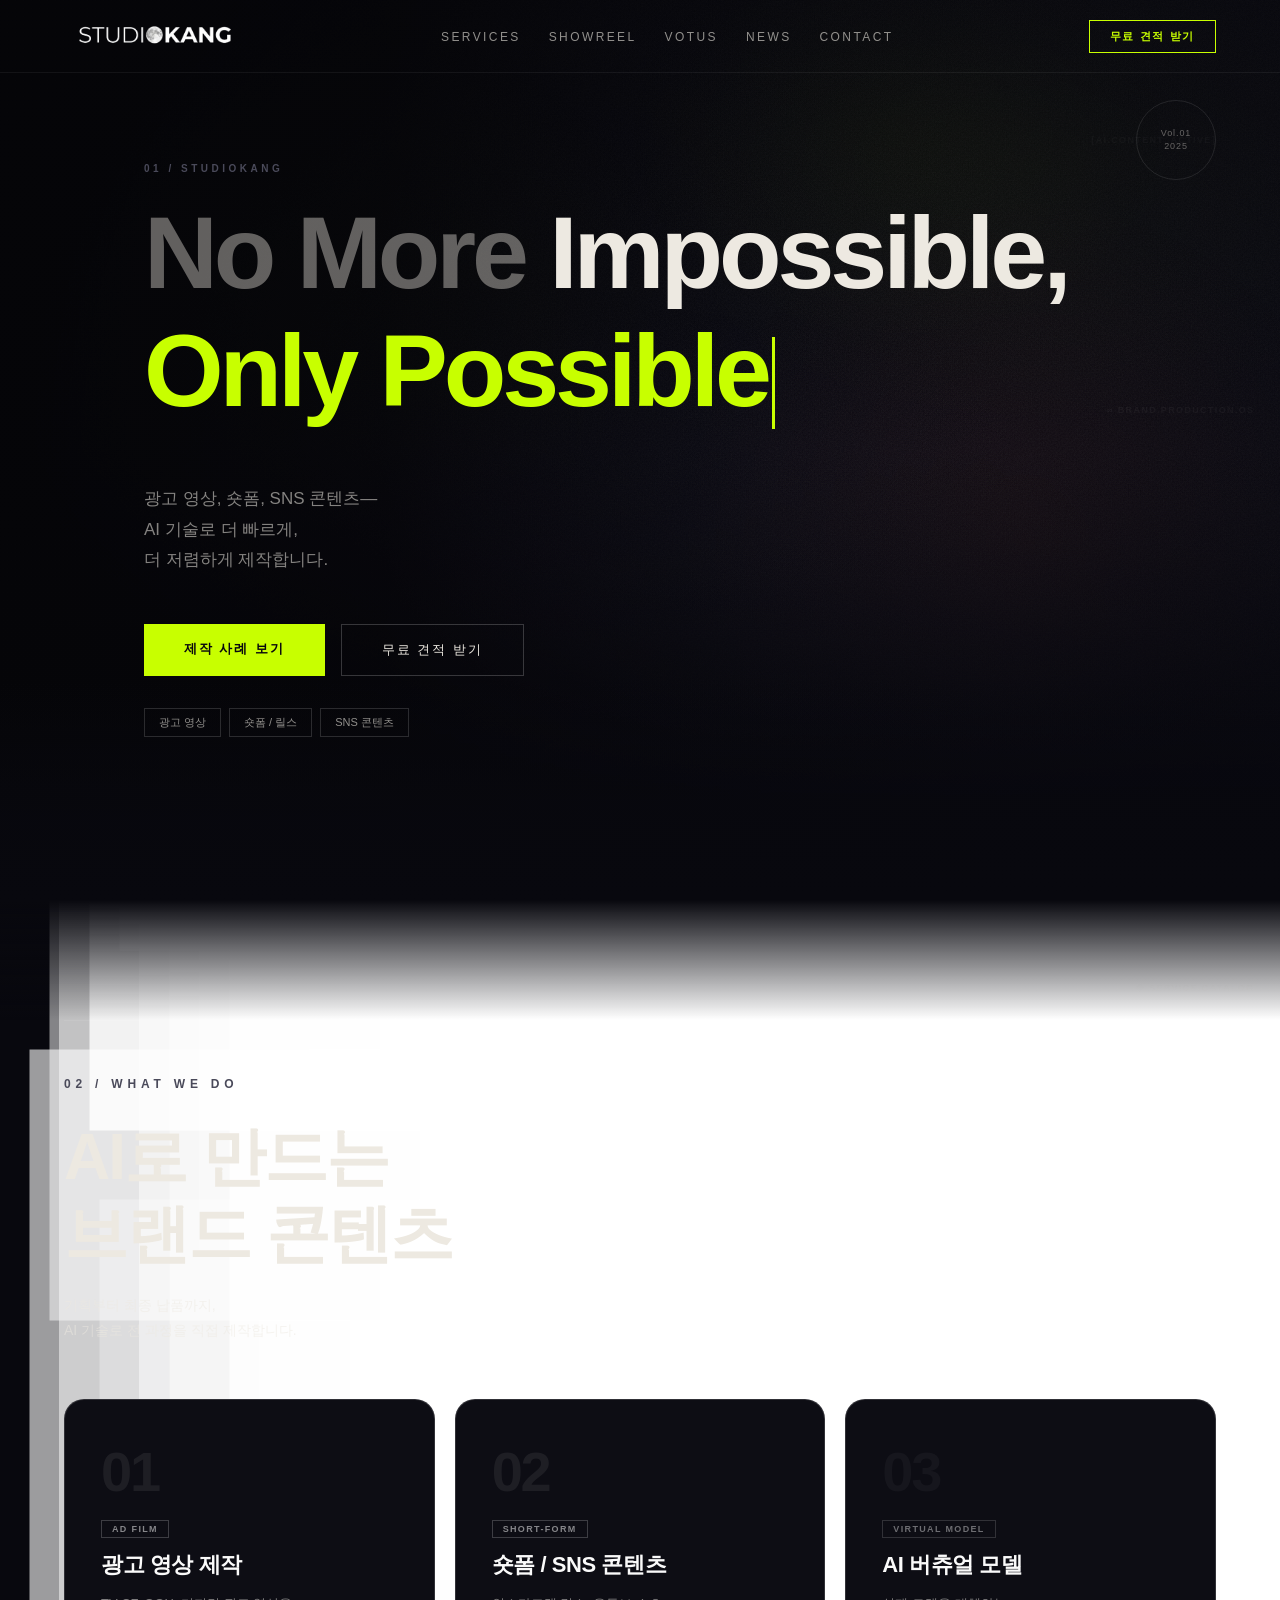
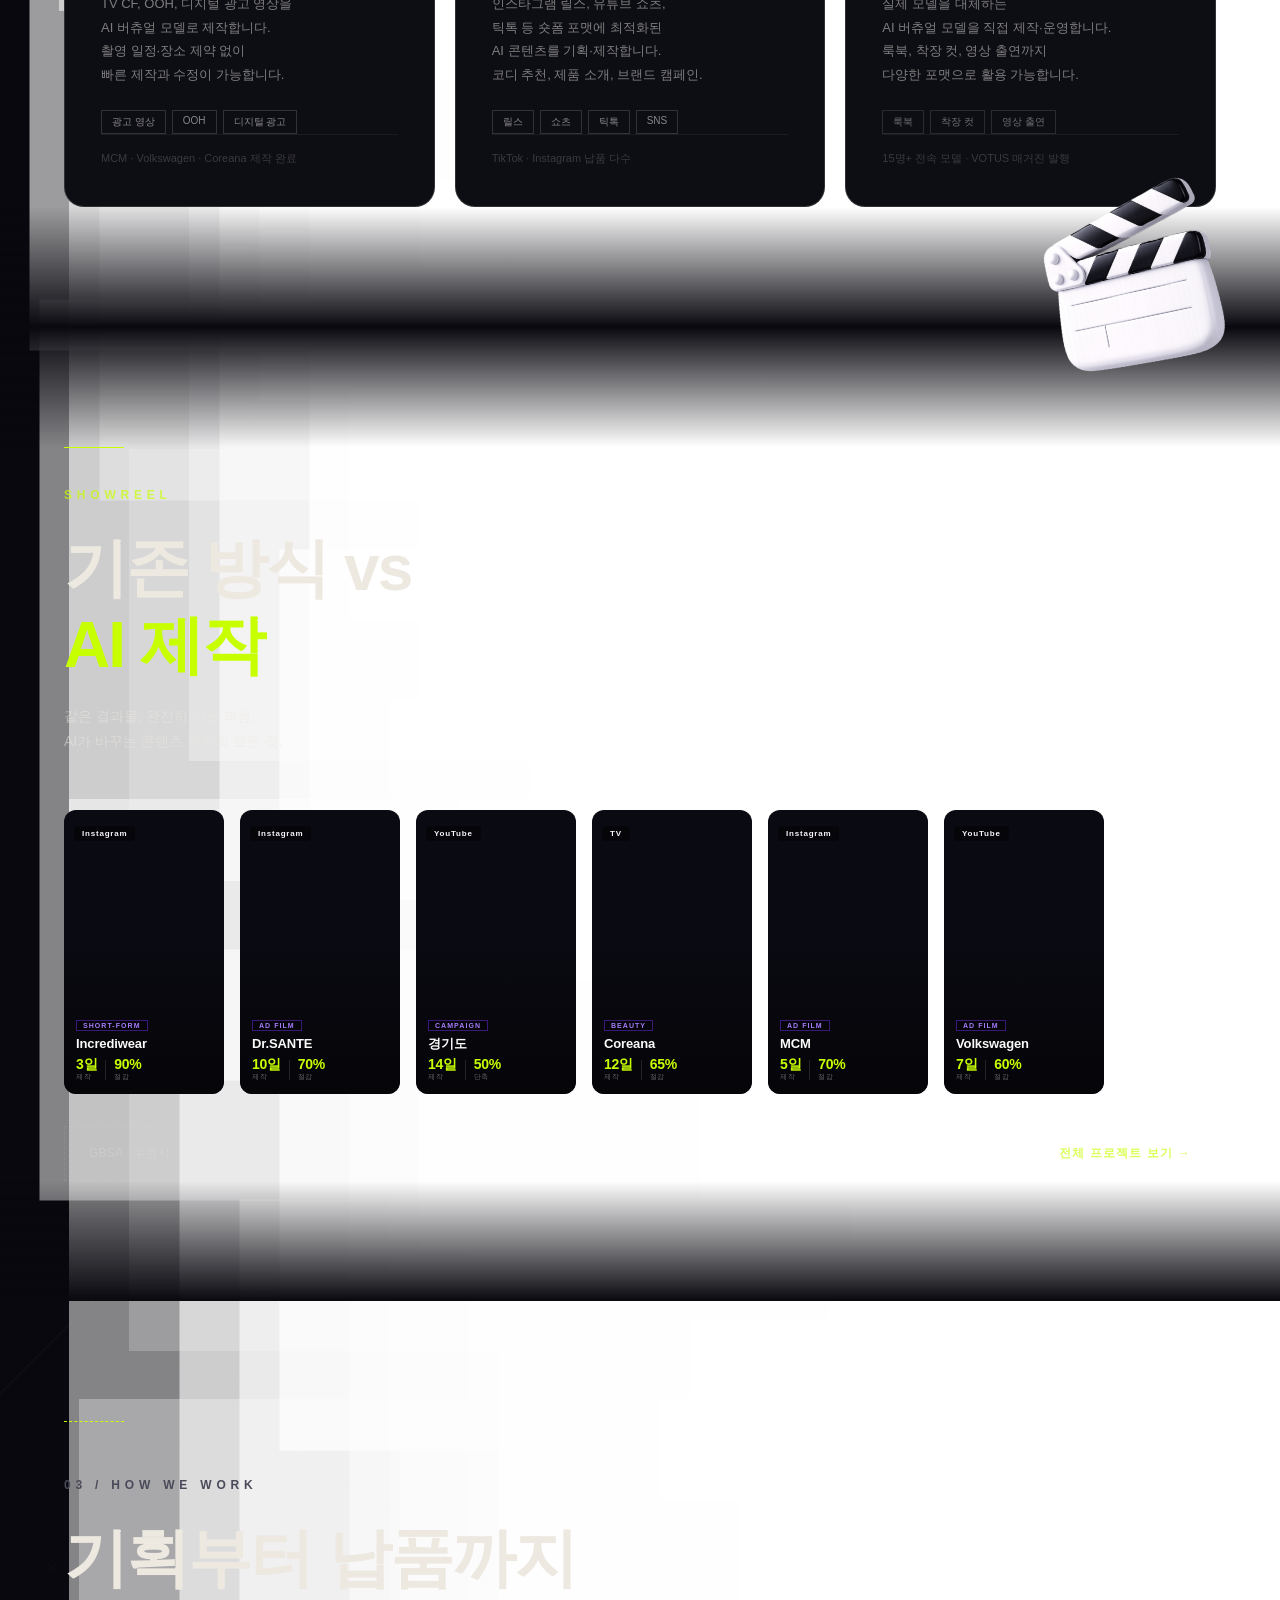
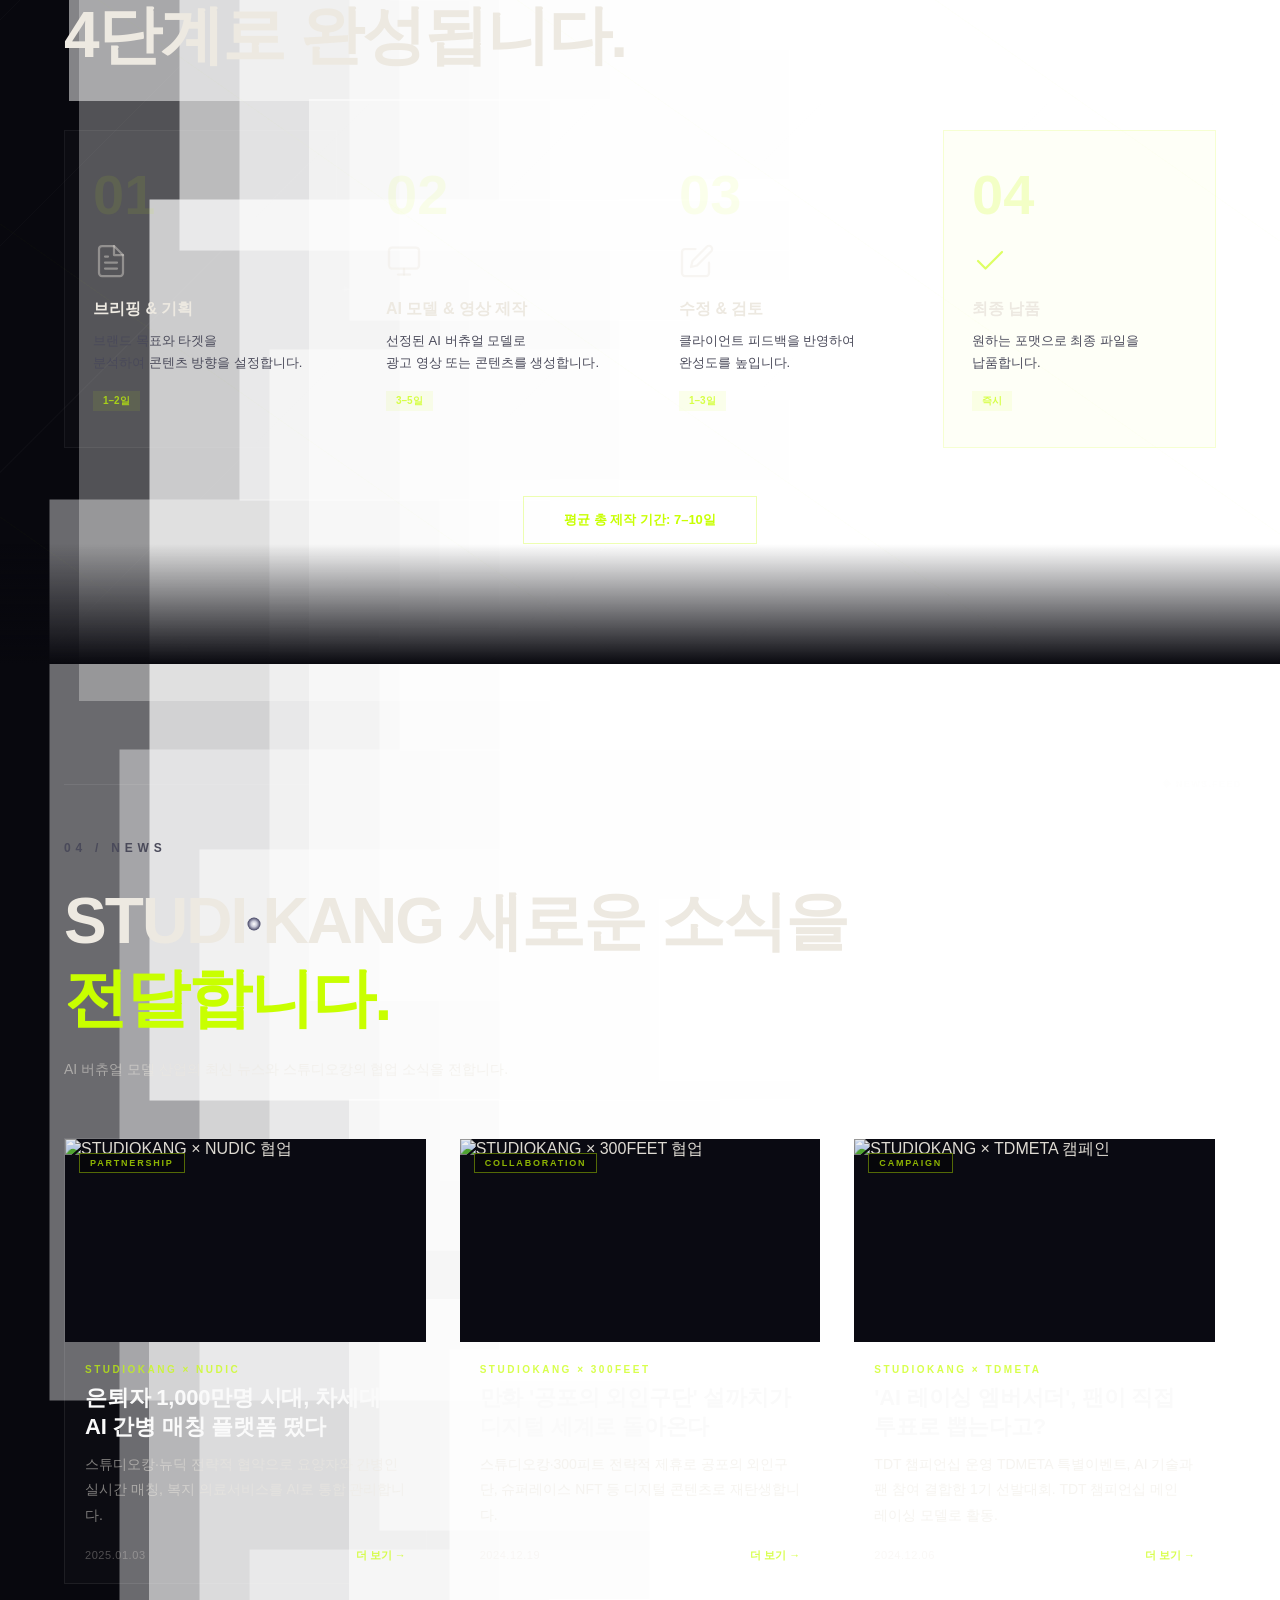
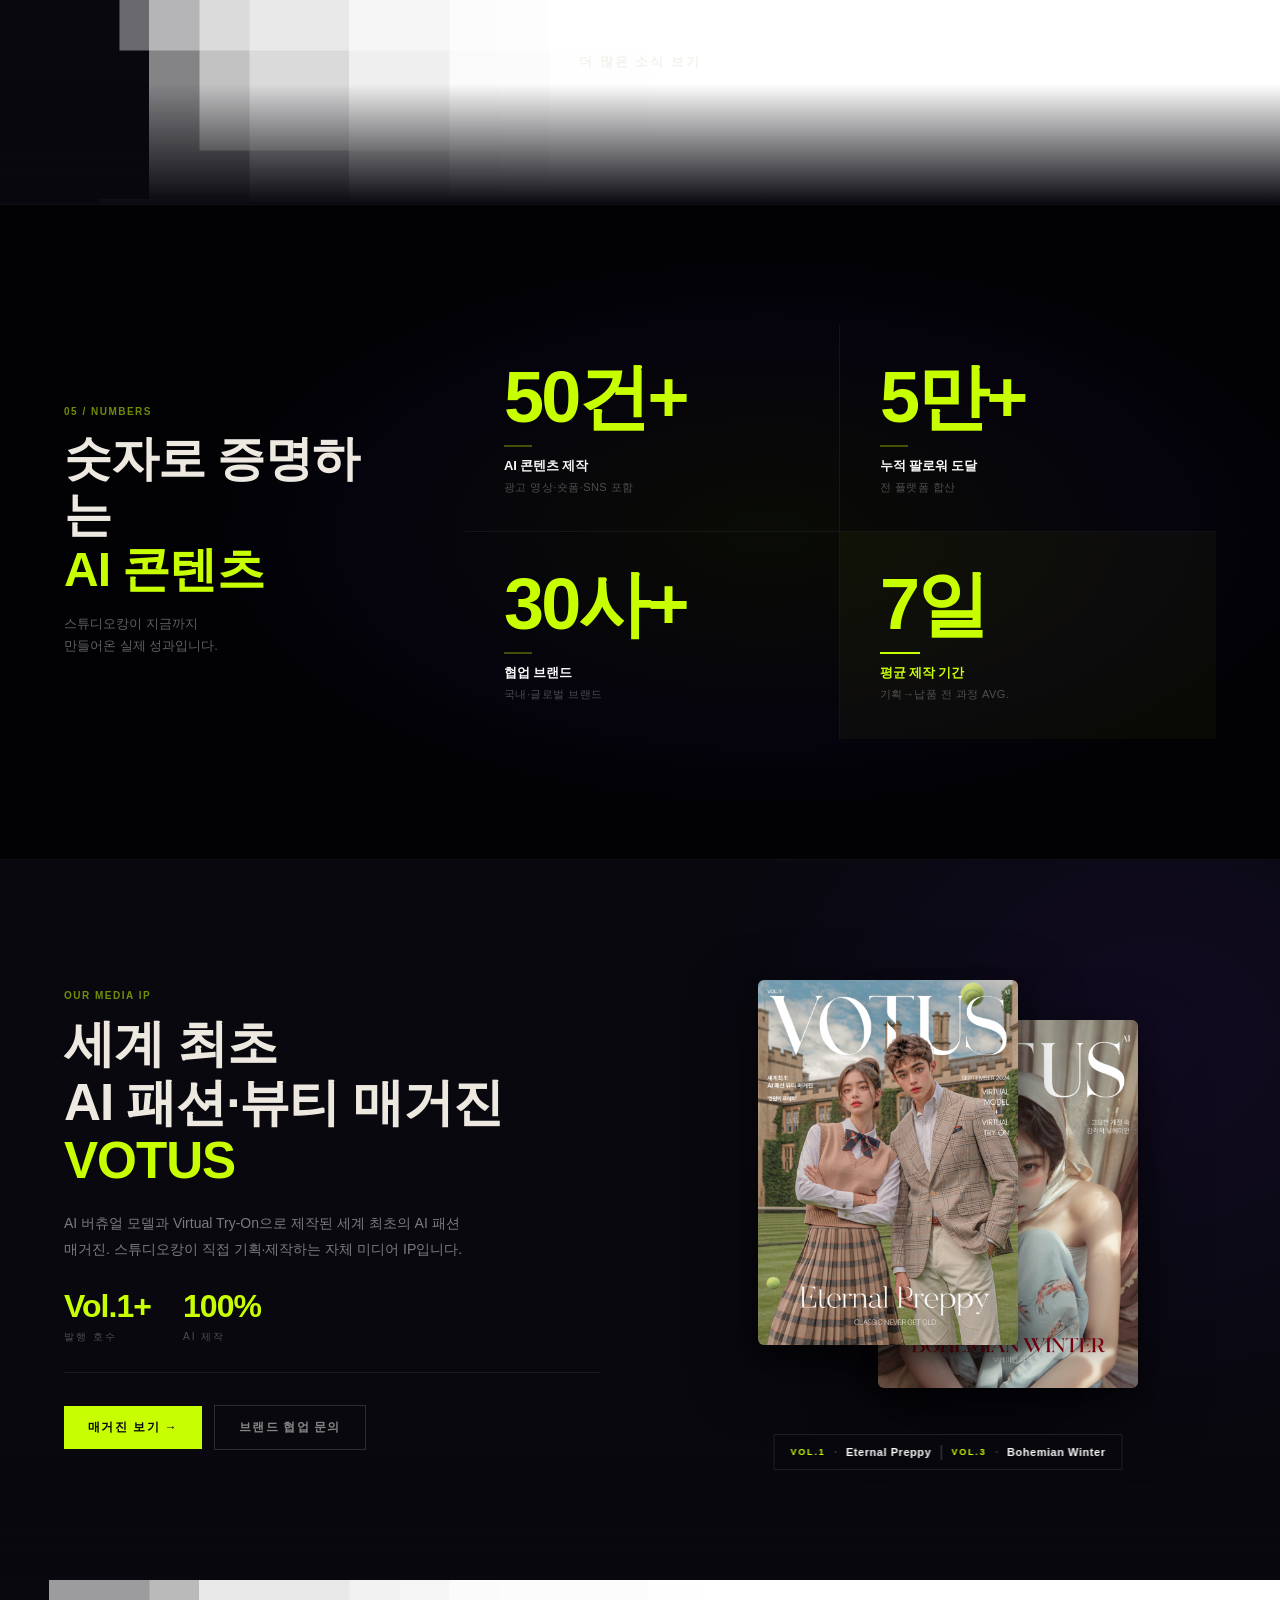
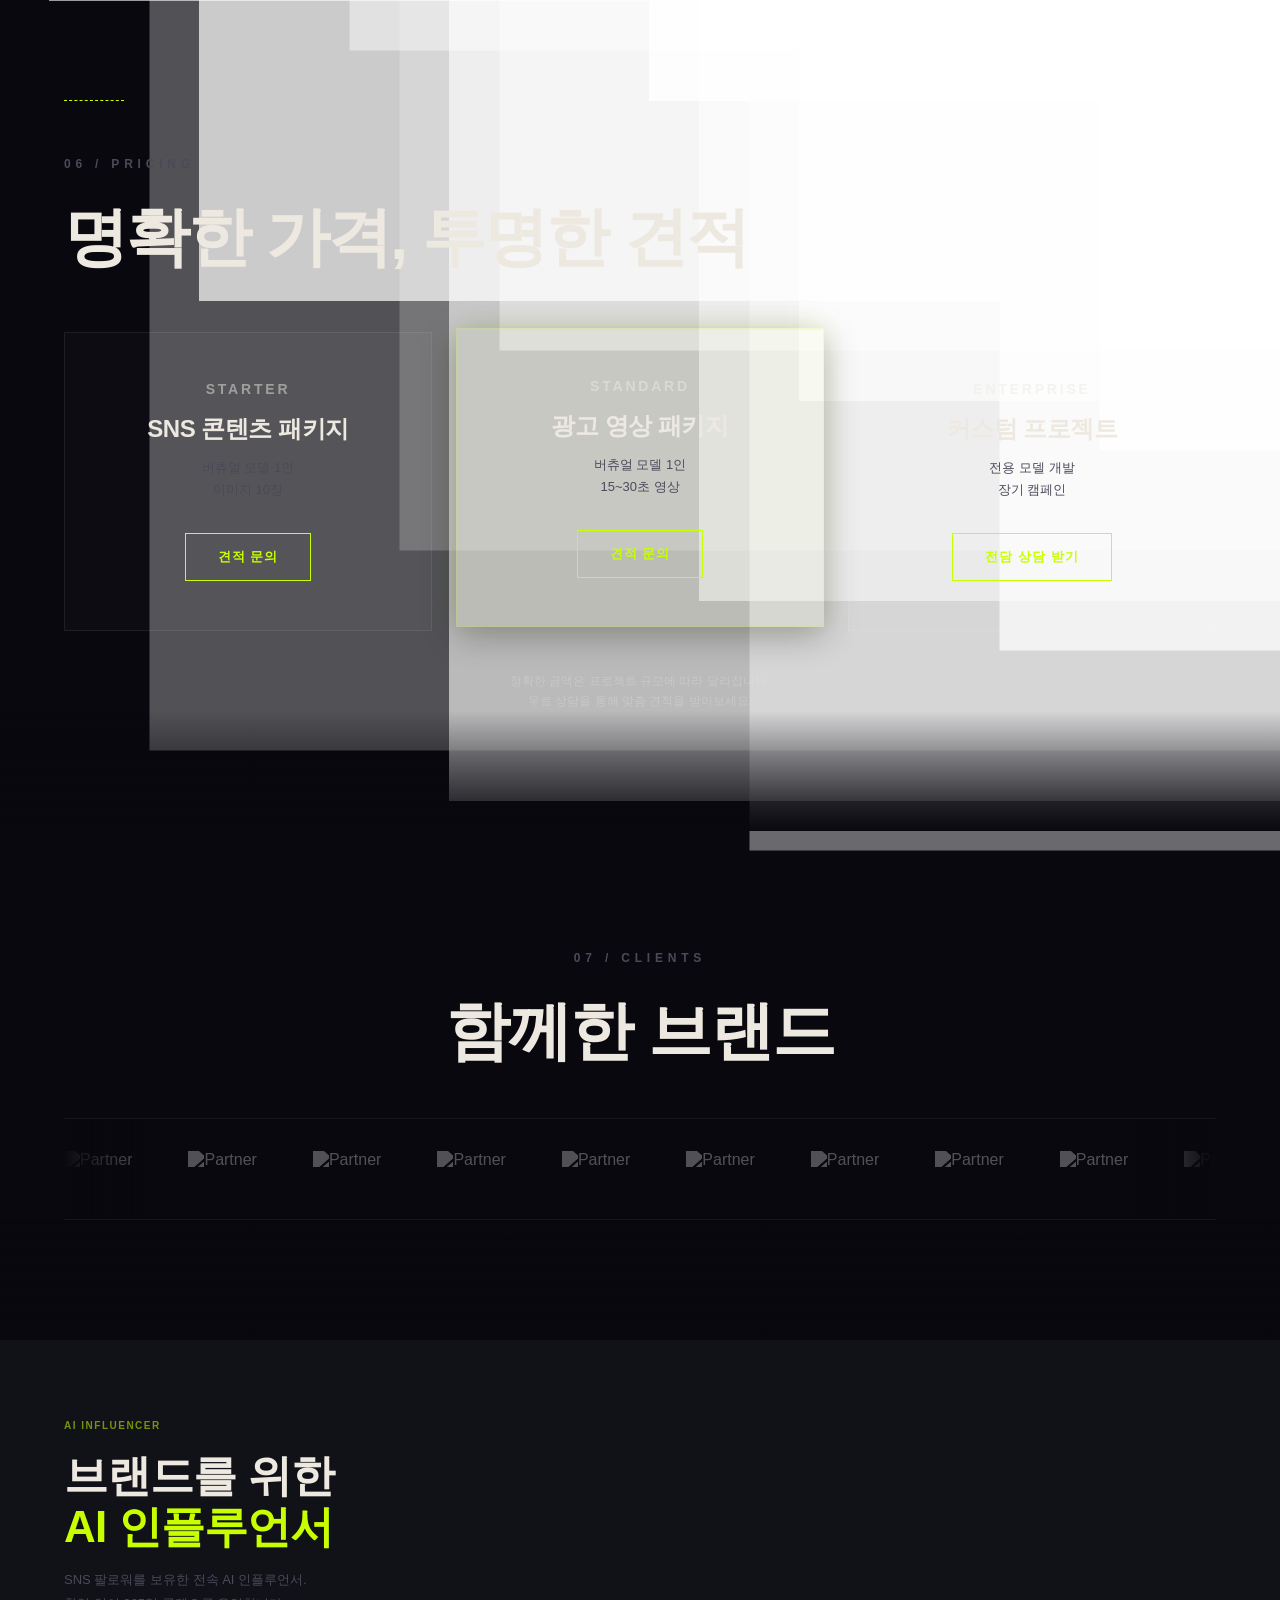
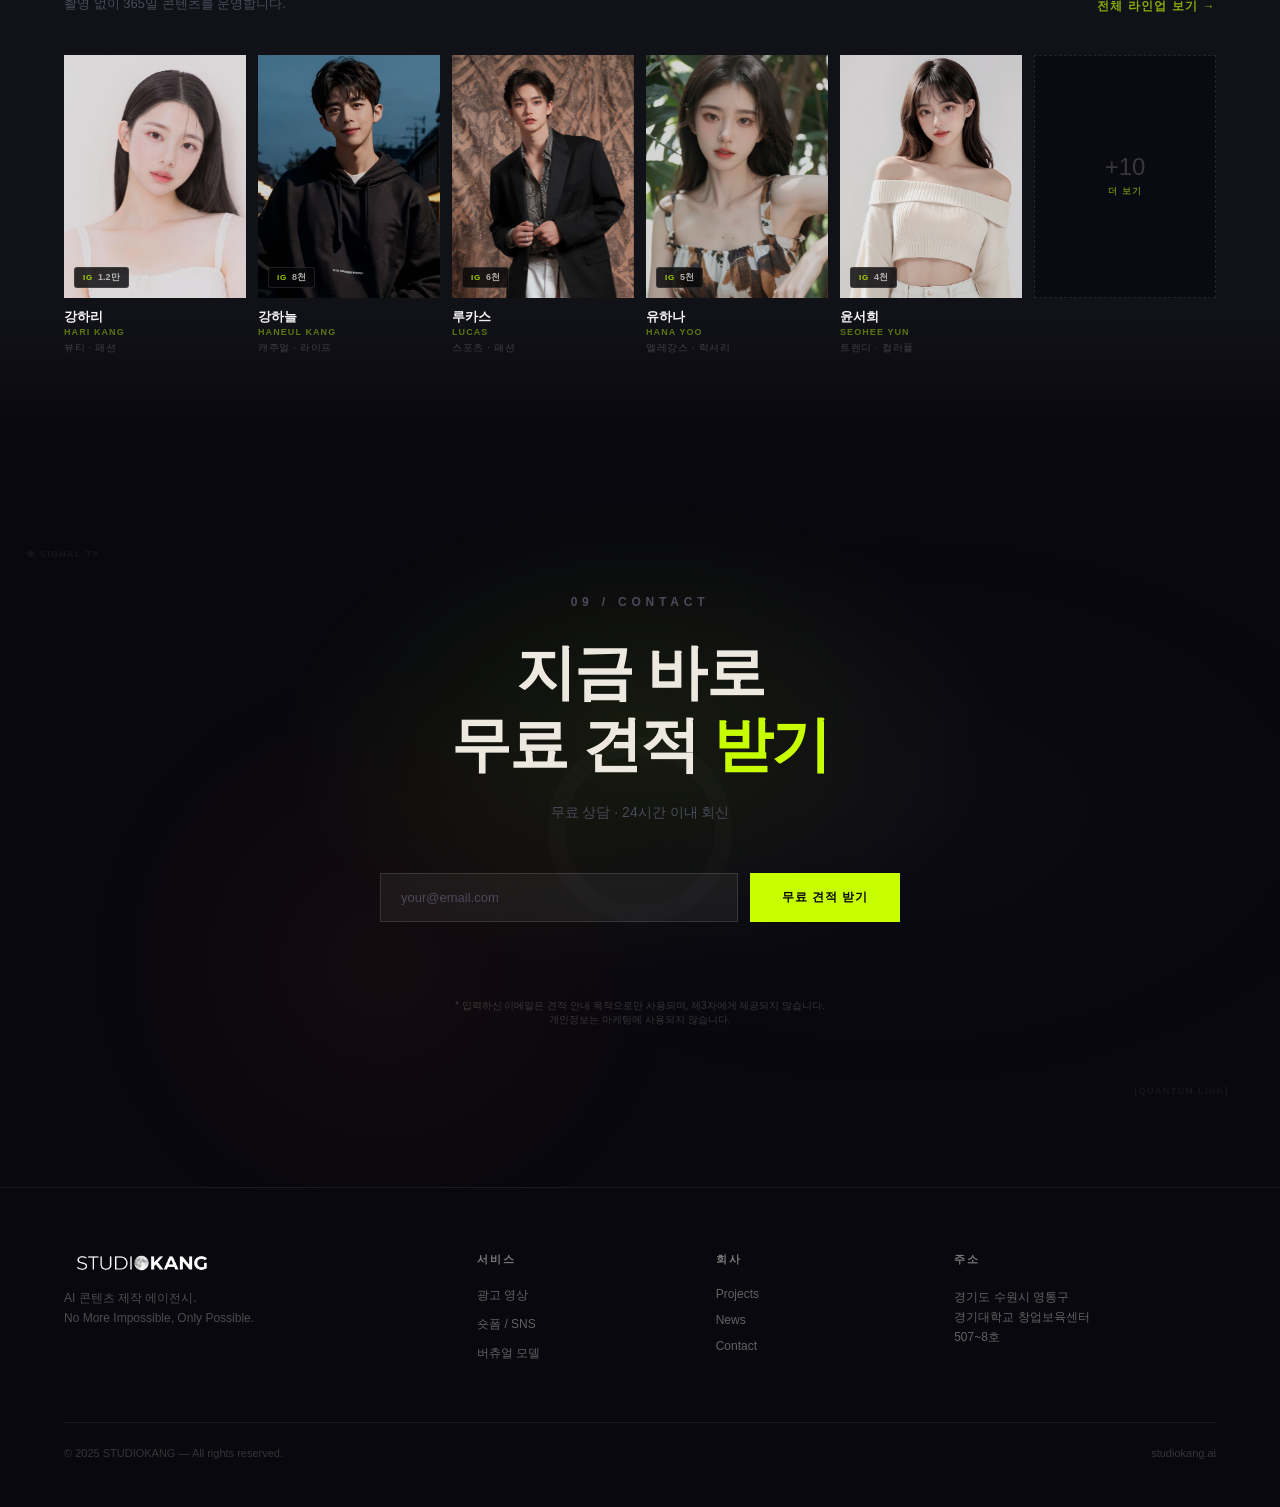
==== index.html @ 34618b27 "st-kang landing page 1차 초안 Made-with: Cursor" ====
<!DOCTYPE html>
<html lang="ko">
<head>
<meta charset="UTF-8">
<meta name="viewport" content="width=device-width, initial-scale=1.0">
<title>STUDIOKANG — AI 콘텐츠 제작 에이전시</title>
<meta name="description" content="광고 영상, 숏폼, SNS 콘텐츠를 AI 기술로 더 빠르게, 더 저렴하게 제작합니다. STUDIOKANG은 기획부터 납품까지 전 과정을 직접 제작하는 AI 콘텐츠 에이전시입니다.">
<link rel="stylesheet" href="https://cdn.jsdelivr.net/gh/orioncactus/pretendard@v1.3.9/dist/web/static/pretendard.min.css">
<link rel="stylesheet" href="css/style.css">
</head>
<body>

<div class="bg-texture"></div>
<div class="bg-stars" id="bgStars"></div>
<div class="bg-nebula"></div>
<div class="bg-noise"><svg width="100%" height="100%"><filter id="nf"><feTurbulence type="fractalNoise" baseFrequency=".65" numOctaves="3" stitchTiles="stitch"/><feColorMatrix type="saturate" values="0"/></filter><rect width="100%" height="100%" filter="url(#nf)"/></svg></div>
<div class="custom-cursor" id="customCursor"></div>

<!-- ════════════ NAV ════════════ -->
<nav class="nav" id="mainNav">
  <div class="nav-inner">
    <a href="/" class="nav-logo"><img src="assets/logo-studiokang.png" alt="STUDIOKANG"></a>
    <ul class="nav-links" id="navLinks">
      <li><a href="/#services">Services</a></li>
      <li><a href="projects.html">Showreel</a></li>
      <li><a href="/votus.html">VOTUS</a></li>
      <li><a href="/news">News</a></li>
      <li><a href="contact.html">Contact</a></li>
    </ul>
    <a href="contact.html" class="nav-cta">무료 견적 받기</a>
    <button class="nav-mobile" id="navToggle" aria-label="메뉴"><span></span><span></span><span></span></button>
  </div>
</nav>

<!-- ════════════ 01 HERO — Video Background ════════════ -->
<section class="hero" id="hero">
  <div class="hero-bg">
    <video autoplay muted loop playsinline>
      <source src="assets/A (1).mp4" type="video/mp4">
    </video>
  </div>

  <div class="hero-content">
    <div class="hero-inner">
      <p class="hero-label">01 / STUDIOKANG</p>
      <h1 class="hero-headline" id="heroHeadline">
        <span class="typed-line" id="typedLine1"></span>
        <span class="typed-line" id="typedLine2"></span>
        <span class="type-cursor" id="typeCursor"></span>
      </h1>
      <p class="hero-sub">
        광고 영상, 숏폼, SNS 콘텐츠—<br>
        AI 기술로 더 빠르게,<br>
        더 저렴하게 제작합니다.
      </p>
      <div class="hero-buttons">
        <a href="projects.html" class="btn-primary">제작 사례 보기</a>
        <a href="contact.html" class="btn-ghost">무료 견적 받기</a>
      </div>
      <div class="hero-tags">
        <span class="hero-tag">광고 영상</span>
        <span class="hero-tag">숏폼 / 릴스</span>
        <span class="hero-tag">SNS 콘텐츠</span>
      </div>
    </div>
  </div>

  <div class="hero-badge"><span>Vol.01<br>2025</span></div>

  <span class="glitch" style="top:15%;right:5%;">[AI.CONTENT_ACTIVE]</span>
  <span class="glitch" style="bottom:30%;left:3%;">◈ AI.RENDER.COMPLETE</span>
  <span class="glitch" style="top:45%;right:2%;">∞ BRAND.PRODUCTION.OS</span>
</section>

<!-- ════════════ 02 WHAT WE DO (SERVICES) ════════════ -->
<section class="services section-padding" id="services">
  <div class="container">
    <div class="divider" style="margin-bottom:56px;"></div>
    <p class="section-label reveal">02 / What We Do</p>
    <h2 class="section-heading reveal reveal-d1">AI로 만드는<br>브랜드 콘텐츠</h2>
    <p class="body-text reveal reveal-d2" style="max-width:520px;margin-bottom:8px;color:rgba(237,233,225,.5);font-size:14px;">기획부터 최종 납품까지,<br>AI 기술로 전 과정을 직접 제작합니다.</p>

    <div class="services-grid">
      <a href="/ad-film" class="service-card card-01 reveal" style="text-decoration:none;">
        <div class="service-number">01</div>
        <span class="service-badge">Ad Film</span>
        <h3 class="service-title">광고 영상 제작</h3>
        <p class="service-desc">TV CF, OOH, 디지털 광고 영상을<br>AI 버츄얼 모델로 제작합니다.<br>촬영 일정·장소 제약 없이<br>빠른 제작과 수정이 가능합니다.</p>
        <div class="service-tags">
          <span class="service-tag">광고 영상</span>
          <span class="service-tag">OOH</span>
          <span class="service-tag">디지털 광고</span>
        </div>
        <hr class="service-divider">
        <p class="service-record">MCM · Volkswagen · Coreana 제작 완료</p>
      </a>

      <a href="/short-form" class="service-card card-02 reveal reveal-d1" style="text-decoration:none;">
        <div class="service-number">02</div>
        <span class="service-badge">Short-form</span>
        <h3 class="service-title">숏폼 / SNS 콘텐츠</h3>
        <p class="service-desc">인스타그램 릴스, 유튜브 쇼츠,<br>틱톡 등 숏폼 포맷에 최적화된<br>AI 콘텐츠를 기획·제작합니다.<br>코디 추천, 제품 소개, 브랜드 캠페인.</p>
        <div class="service-tags">
          <span class="service-tag">릴스</span>
          <span class="service-tag">쇼츠</span>
          <span class="service-tag">틱톡</span>
          <span class="service-tag">SNS</span>
        </div>
        <hr class="service-divider">
        <p class="service-record">TikTok · Instagram 납품 다수</p>
      </a>

      <a href="/virtual-model" class="service-card card-03 reveal reveal-d2" style="text-decoration:none;">
        <div class="service-number">03</div>
        <span class="service-badge">Virtual Model</span>
        <h3 class="service-title">AI 버츄얼 모델</h3>
        <p class="service-desc">실제 모델을 대체하는<br>AI 버츄얼 모델을 직접 제작·운영합니다.<br>룩북, 착장 컷, 영상 출연까지<br>다양한 포맷으로 활용 가능합니다.</p>
        <div class="service-tags">
          <span class="service-tag">룩북</span>
          <span class="service-tag">착장 컷</span>
          <span class="service-tag">영상 출연</span>
        </div>
        <hr class="service-divider">
        <p class="service-record">15명+ 전속 모델 · VOTUS 매거진 발행</p>
      </a>
    </div>
  </div>
  <img src="assets/3D_1.png" class="deco-single" alt="" aria-hidden="true">
  <span class="glitch" style="top:8%;right:2%;">◈ SERVICE.CATALOG</span>
</section>

<!-- ════════════ 03 CASE STUDIES — 9:16 Short-form Cards ════════════ -->
<section class="case-section section-padding" id="showreel">
  <div class="container">
    <div class="divider--lime" style="margin-bottom:40px;"></div>
    <p class="section-label reveal" style="color:rgba(200,255,0,.7);">Showreel</p>
    <h2 class="section-heading reveal reveal-d1">기존 방식 vs<br><span style="color:var(--color-accent-lime);">AI 제작</span></h2>
    <p class="body-text reveal reveal-d2" style="max-width:480px;margin-bottom:8px;color:rgba(237,233,225,.5);font-size:14px;">같은 결과물, 완전히 다른 과정.<br>AI가 바꾸는 콘텐츠 제작의 모든 것.</p>

    <div class="cases-strip reveal reveal-d3">

      <div class="case-card" data-video-src="assets/A (5).mp4">
        <div class="case-thumb">
          <video muted loop playsinline autoplay><source src="assets/A (5).mp4" type="video/mp4"></video>
          <div class="case-top">
            <span class="platform-label">Instagram</span>
            <button class="case-play-btn">
              <svg viewBox="0 0 24 24" width="10" height="10" fill="#fff"><polygon points="8,5 20,12 8,19"/></svg>
            </button>
          </div>
          <div class="case-bottom">
            <span class="case-badge">SHORT-FORM</span>
            <div class="case-name">Incrediwear</div>
            <div class="case-metrics-row">
              <div>
                <div class="cm-val">3일</div>
                <div class="cm-lbl">제작</div>
              </div>
              <div class="cm-divider"></div>
              <div>
                <div class="cm-val">90%</div>
                <div class="cm-lbl">절감</div>
              </div>
            </div>
          </div>
        </div>
      </div>

      <div class="case-card" data-video-src="assets/A (6).mp4">
        <div class="case-thumb">
          <video muted loop playsinline autoplay><source src="assets/A (6).mp4" type="video/mp4"></video>
          <div class="case-top">
            <span class="platform-label">Instagram</span>
            <button class="case-play-btn">
              <svg viewBox="0 0 24 24" width="10" height="10" fill="#fff"><polygon points="8,5 20,12 8,19"/></svg>
            </button>
          </div>
          <div class="case-bottom">
            <span class="case-badge">AD FILM</span>
            <div class="case-name">Dr.SANTE</div>
            <div class="case-metrics-row">
              <div>
                <div class="cm-val">10일</div>
                <div class="cm-lbl">제작</div>
              </div>
              <div class="cm-divider"></div>
              <div>
                <div class="cm-val">70%</div>
                <div class="cm-lbl">절감</div>
              </div>
            </div>
          </div>
        </div>
      </div>

      <div class="case-card" data-video-src="assets/A (7).mp4">
        <div class="case-thumb">
          <video muted loop playsinline autoplay><source src="assets/A (7).mp4" type="video/mp4"></video>
          <div class="case-top">
            <span class="platform-label">YouTube</span>
            <button class="case-play-btn">
              <svg viewBox="0 0 24 24" width="10" height="10" fill="#fff"><polygon points="8,5 20,12 8,19"/></svg>
            </button>
          </div>
          <div class="case-bottom">
            <span class="case-badge">CAMPAIGN</span>
            <div class="case-name">경기도</div>
            <div class="case-metrics-row">
              <div>
                <div class="cm-val">14일</div>
                <div class="cm-lbl">제작</div>
              </div>
              <div class="cm-divider"></div>
              <div>
                <div class="cm-val">50%</div>
                <div class="cm-lbl">단축</div>
              </div>
            </div>
          </div>
        </div>
      </div>

      <div class="case-card" data-video-src="assets/A (8).mp4">
        <div class="case-thumb">
          <video muted loop playsinline autoplay><source src="assets/A (8).mp4" type="video/mp4"></video>
          <div class="case-top">
            <span class="platform-label">TV</span>
            <button class="case-play-btn">
              <svg viewBox="0 0 24 24" width="10" height="10" fill="#fff"><polygon points="8,5 20,12 8,19"/></svg>
            </button>
          </div>
          <div class="case-bottom">
            <span class="case-badge">BEAUTY</span>
            <div class="case-name">Coreana</div>
            <div class="case-metrics-row">
              <div>
                <div class="cm-val">12일</div>
                <div class="cm-lbl">제작</div>
              </div>
              <div class="cm-divider"></div>
              <div>
                <div class="cm-val">65%</div>
                <div class="cm-lbl">절감</div>
              </div>
            </div>
          </div>
        </div>
      </div>

      <div class="case-card" data-video-src="assets/A (9).mp4">
        <div class="case-thumb">
          <video muted loop playsinline autoplay><source src="assets/A (9).mp4" type="video/mp4"></video>
          <div class="case-top">
            <span class="platform-label">Instagram</span>
            <button class="case-play-btn">
              <svg viewBox="0 0 24 24" width="10" height="10" fill="#fff"><polygon points="8,5 20,12 8,19"/></svg>
            </button>
          </div>
          <div class="case-bottom">
            <span class="case-badge">AD FILM</span>
            <div class="case-name">MCM</div>
            <div class="case-metrics-row">
              <div>
                <div class="cm-val">5일</div>
                <div class="cm-lbl">제작</div>
              </div>
              <div class="cm-divider"></div>
              <div>
                <div class="cm-val">70%</div>
                <div class="cm-lbl">절감</div>
              </div>
            </div>
          </div>
        </div>
      </div>

      <div class="case-card" data-video-src="assets/A (4).mp4">
        <div class="case-thumb">
          <video muted loop playsinline autoplay><source src="assets/A (4).mp4" type="video/mp4"></video>
          <div class="case-top">
            <span class="platform-label">YouTube</span>
            <button class="case-play-btn">
              <svg viewBox="0 0 24 24" width="10" height="10" fill="#fff"><polygon points="8,5 20,12 8,19"/></svg>
            </button>
          </div>
          <div class="case-bottom">
            <span class="case-badge">AD FILM</span>
            <div class="case-name">Volkswagen</div>
            <div class="case-metrics-row">
              <div>
                <div class="cm-val">7일</div>
                <div class="cm-lbl">제작</div>
              </div>
              <div class="cm-divider"></div>
              <div>
                <div class="cm-val">60%</div>
                <div class="cm-lbl">절감</div>
              </div>
            </div>
          </div>
        </div>
      </div>

    </div>

    <a href="projects.html" class="cases-more-link reveal reveal-d4">
        <span class="more-list">GBSA · 수원시 · TikTok · 3건+</span>
      <span class="more-cta">전체 프로젝트 보기 →</span>
    </a>
  </div>
</section>

<!-- ════════════ 04 HOW WE WORK (PROCESS) ════════════ -->
<section class="process section-padding marble-vein" id="process">
  <div class="container">
    <div class="divider--dashed" style="margin-bottom:56px;"></div>
    <p class="section-label reveal">03 / How We Work</p>
    <h2 class="section-heading reveal reveal-d1">기획부터 납품까지<br>4단계로 완성됩니다.</h2>

    <div class="process-steps">
      <div class="process-step reveal">
        <div class="process-step-number">01</div>
        <svg class="process-step-icon" viewBox="0 0 24 24" fill="none" stroke="currentColor" stroke-width="1.5" stroke-linecap="round" stroke-linejoin="round">
          <path d="M14 2H6a2 2 0 0 0-2 2v16a2 2 0 0 0 2 2h12a2 2 0 0 0 2-2V8z"/>
          <polyline points="14 2 14 8 20 8"/>
          <line x1="16" y1="13" x2="8" y2="13"/>
          <line x1="16" y1="17" x2="8" y2="17"/>
          <polyline points="10 9 9 9 8 9"/>
        </svg>
        <h3 class="process-step-title">브리핑 & 기획</h3>
        <p class="process-step-desc">브랜드 목표와 타겟을<br>분석하여 콘텐츠 방향을 설정합니다.</p>
        <span class="process-pill">1–2일</span>
        <div class="process-arrow"></div>
      </div>

      <div class="process-step reveal reveal-d1">
        <div class="process-step-number">02</div>
        <svg class="process-step-icon" viewBox="0 0 24 24" fill="none" stroke="currentColor" stroke-width="1.5" stroke-linecap="round" stroke-linejoin="round">
          <rect x="2" y="3" width="20" height="14" rx="2" ry="2"/>
          <line x1="8" y1="21" x2="16" y2="21"/>
          <line x1="12" y1="17" x2="12" y2="21"/>
        </svg>
        <h3 class="process-step-title">AI 모델 & 영상 제작</h3>
        <p class="process-step-desc">선정된 AI 버츄얼 모델로<br>광고 영상 또는 콘텐츠를 생성합니다.</p>
        <span class="process-pill">3–5일</span>
        <div class="process-arrow"></div>
      </div>

      <div class="process-step reveal reveal-d2">
        <div class="process-step-number">03</div>
        <svg class="process-step-icon" viewBox="0 0 24 24" fill="none" stroke="currentColor" stroke-width="1.5" stroke-linecap="round" stroke-linejoin="round">
          <path d="M11 4H4a2 2 0 0 0-2 2v14a2 2 0 0 0 2 2h14a2 2 0 0 0 2-2v-7"/>
          <path d="M18.5 2.5a2.121 2.121 0 0 1 3 3L12 15l-4 1 1-4 9.5-9.5z"/>
        </svg>
        <h3 class="process-step-title">수정 & 검토</h3>
        <p class="process-step-desc">클라이언트 피드백을 반영하여<br>완성도를 높입니다.</p>
        <span class="process-pill">1–3일</span>
        <div class="process-arrow"></div>
      </div>

      <div class="process-step accent reveal reveal-d3">
        <div class="process-step-number">04</div>
        <svg class="process-step-icon" viewBox="0 0 24 24" fill="none" stroke="currentColor" stroke-width="1.5" stroke-linecap="round" stroke-linejoin="round">
          <polyline points="20 6 9 17 4 12"/>
        </svg>
        <h3 class="process-step-title">최종 납품</h3>
        <p class="process-step-desc">원하는 포맷으로 최종 파일을<br>납품합니다.</p>
        <span class="process-pill">즉시</span>
      </div>
    </div>

    <div style="text-align:center;" class="reveal reveal-d4">
      <span class="process-total">평균 총 제작 기간: 7–10일</span>
    </div>
  </div>
</section>

<!-- ════════════ 05 NEWS ════════════ -->
<section class="news section-padding" id="news">
  <div class="container">
    <div class="divider" style="margin-bottom:56px;"></div>
    <p class="section-label reveal">04 / News</p>
    <h2 class="section-heading reveal reveal-d1">STUDI<svg width="14" height="14" viewBox="0 0 14 14" style="display:inline-block;vertical-align:middle;margin:0 1px;position:relative;top:-2px;"><defs><radialGradient id="moon"><stop offset="0%" stop-color="#fff"/><stop offset="45%" stop-color="#c8c8d8"/><stop offset="100%" stop-color="#404060"/></radialGradient></defs><circle cx="7" cy="7" r="6.5" fill="url(#moon)" filter="drop-shadow(0 0 4px rgba(255,255,255,0.3))"/></svg>KANG 새로운 소식을<br><span class="lime">전달합니다.</span></h2>
    <p class="body-text reveal reveal-d2" style="max-width:520px;margin-bottom:8px;color:rgba(237,233,225,.5);font-size:14px;">AI 버츄얼 모델 산업의 최신 뉴스와 스튜디오캉의 협업 소식을 전합니다.</p>

    <div class="news-grid">
      <div class="news-card reveal">
        <div class="news-img">
          <img src="https://cdn.imweb.me/thumbnail/20250112/50c414439505e.png" alt="STUDIOKANG × NUDIC 협업" loading="lazy">
          <span class="news-badge">Partnership</span>
        </div>
        <div class="news-info">
          <p class="news-client-tag">STUDIOKANG × NUDIC</p>
          <h3 class="news-title">은퇴자 1,000만명 시대, 차세대 AI 간병 매칭 플랫폼 떴다</h3>
          <p class="news-desc">스튜디오캉·뉴딕 전략적 협약으로 요양자와 간병인 실시간 매칭, 복지 의료서비스를 AI로 통합 관리합니다.</p>
        </div>
        <div class="news-bottom">
          <span class="news-date">2025.01.03</span>
          <a href="https://www.mk.co.kr/news/society/11208834" target="_blank" rel="noopener" class="news-more">더 보기 →</a>
        </div>
      </div>

      <div class="news-card reveal reveal-d1">
        <div class="news-img">
          <img src="https://cdn.imweb.me/thumbnail/20250112/0c32b1e794922.png" alt="STUDIOKANG × 300FEET 협업" loading="lazy">
          <span class="news-badge">Collaboration</span>
        </div>
        <div class="news-info">
          <p class="news-client-tag">STUDIOKANG × 300FEET</p>
          <h3 class="news-title">만화 '공포의 외인구단' 설까치가 디지털 세계로 돌아온다</h3>
          <p class="news-desc">스튜디오캉·300피트 전략적 제휴로 공포의 외인구단, 슈퍼레이스 NFT 등 디지털 콘텐츠로 재탄생합니다.</p>
        </div>
        <div class="news-bottom">
          <span class="news-date">2024.12.19</span>
          <a href="https://www.mk.co.kr/news/society/11198488" target="_blank" rel="noopener" class="news-more">더 보기 →</a>
        </div>
      </div>

      <div class="news-card reveal reveal-d2">
        <div class="news-img">
          <img src="https://cdn.imweb.me/thumbnail/20250112/32555f4077cc2.png" alt="STUDIOKANG × TDMETA 캠페인" loading="lazy">
          <span class="news-badge">Campaign</span>
        </div>
        <div class="news-info">
          <p class="news-client-tag">STUDIOKANG × TDMETA</p>
          <h3 class="news-title">'AI 레이싱 엠버서더', 팬이 직접 투표로 뽑는다고?</h3>
          <p class="news-desc">TDT 챔피언십 운영 TDMETA 특별이벤트, AI 기술과 팬 참여 결합한 1기 선발대회. TDT 챔피언십 메인 레이싱 모델로 활동.</p>
        </div>
        <div class="news-bottom">
          <span class="news-date">2024.12.06</span>
          <a href="https://biz.heraldcorp.com/article/10009727" target="_blank" rel="noopener" class="news-more">더 보기 →</a>
        </div>
      </div>
    </div>

    <div style="text-align:center;" class="reveal">
      <a href="/news" class="news-more-btn">더 많은 소식 보기</a>
    </div>
  </div>
  <span class="glitch" style="top:10%;right:3%;">◈ NEWS.FEED</span>
</section>

<!-- ════════════ 05 NUMBERS ════════════ -->
<section class="numbers-section" id="stats">
  <div class="numbers-inner">

    <div class="numbers-left reveal">
      <div class="sec-label">05 / NUMBERS</div>
      <h2 class="numbers-title">숫자로 증명하는<br><span class="lime">AI 콘텐츠</span></h2>
      <p class="numbers-sub">스튜디오캉이 지금까지<br>만들어온 실제 성과입니다.</p>
    </div>

    <div class="numbers-grid">
      <div class="num-block reveal">
        <div class="num-val" data-target="50" data-suffix="건+">0건+</div>
        <div class="num-rule"></div>
        <div class="num-label">AI 콘텐츠 제작</div>
        <div class="num-sub">광고 영상·숏폼·SNS 포함</div>
      </div>

      <div class="num-block reveal reveal-d1">
        <div class="num-val" data-target="5" data-suffix="만+">0만+</div>
        <div class="num-rule"></div>
        <div class="num-label">누적 팔로워 도달</div>
        <div class="num-sub">전 플랫폼 합산</div>
      </div>

      <div class="num-block reveal reveal-d2">
        <div class="num-val" data-target="30" data-suffix="사+">0사+</div>
        <div class="num-rule"></div>
        <div class="num-label">협업 브랜드</div>
        <div class="num-sub">국내·글로벌 브랜드</div>
      </div>

      <div class="num-block highlight reveal reveal-d3">
        <div class="num-val" data-target="7" data-suffix="일">0일</div>
        <div class="num-rule lime-rule"></div>
        <div class="num-label">평균 제작 기간</div>
        <div class="num-sub">기획→납품 전 과정 AVG.</div>
      </div>
    </div>

  </div>
</section>

<!-- ════════════ VOTUS ════════════ -->
<section class="votus-section">
  <div class="sec-wrap">

    <div class="votus-left reveal">
      <div class="sec-label">OUR MEDIA IP</div>

      <h2>세계 최초<br>
        AI 패션·뷰티 매거진<br>
        <span class="lime">VOTUS</span>
      </h2>

      <p class="votus-desc">
        AI 버츄얼 모델과 Virtual Try-On으로
        제작된 세계 최초의 AI 패션 매거진.
        스튜디오캉이 직접 기획·제작하는
        자체 미디어 IP입니다.
      </p>

      <div class="votus-stats">
        <div class="v-stat">
          <span class="v-num">Vol.1+</span>
          <span class="v-label">발행 호수</span>
        </div>
        <div class="v-stat">
          <span class="v-num">100%</span>
          <span class="v-label">AI 제작</span>
        </div>
      </div>

      <div class="votus-ctas">
        <a href="https://online.fliphtml5.com/votusai/svfr/#p=1" target="_blank" class="btn-votus-primary">매거진 보기 →</a>
        <a href="contact.html" class="btn-votus-ghost">브랜드 협업 문의</a>
      </div>
    </div>

    <div class="votus-right reveal reveal-d1">

      <div class="votus-covers">
        <div class="votus-cover votus-cover--back">
          <img src="assets/votus-vol3-cover.png" alt="VOTUS Vol.3 Bohemian Winter" />
          <a href="https://online.fliphtml5.com/votusai/urcg/" target="_blank" class="cover-cta">
            <span class="cover-cta-icon">↗</span>
            <span>매거진 열기</span>
          </a>
        </div>
        <div class="votus-cover votus-cover--front">
          <img src="assets/votus-vol1-cover.png" alt="VOTUS Vol.1 Eternal Preppy" />
          <a href="https://online.fliphtml5.com/votusai/svfr/#p=1" target="_blank" class="cover-cta">
            <span class="cover-cta-icon">↗</span>
            <span>매거진 열기</span>
          </a>
        </div>
      </div>

      <div class="votus-tag">
        <span class="tag-vol">VOL.1</span>
        <span class="tag-sep">·</span>
        <span class="tag-theme">Eternal Preppy</span>
        <span class="tag-sep">|</span>
        <span class="tag-vol">VOL.3</span>
        <span class="tag-sep">·</span>
        <span class="tag-theme">Bohemian Winter</span>
      </div>

    </div>

  </div>
</section>

<!-- ════════════ 07 PRICING ════════════ -->
<section class="pricing section-padding" id="pricing">
  <div class="container">
    <div class="divider--dashed" style="margin-bottom:56px;"></div>
    <p class="section-label reveal">06 / Pricing</p>
    <h2 class="section-heading reveal reveal-d1">명확한 가격, 투명한 견적</h2>

    <div class="pricing-grid">
      <div class="pricing-card reveal">
        <p class="pricing-tier">Starter</p>
        <p class="pricing-name">SNS 콘텐츠 패키지</p>
        <p class="pricing-desc">버츄얼 모델 1인<br>이미지 10장</p>
        <a href="contact.html" class="pricing-cta">견적 문의</a>
      </div>
      <div class="pricing-card featured reveal reveal-d1">
        <p class="pricing-tier">Standard</p>
        <p class="pricing-name">광고 영상 패키지</p>
        <p class="pricing-desc">버츄얼 모델 1인<br>15~30초 영상</p>
        <a href="contact.html" class="pricing-cta">견적 문의</a>
      </div>
      <div class="pricing-card reveal reveal-d2">
        <p class="pricing-tier">Enterprise</p>
        <p class="pricing-name">커스텀 프로젝트</p>
        <p class="pricing-desc">전용 모델 개발<br>장기 캠페인</p>
        <a href="contact.html" class="pricing-cta">전담 상담 받기</a>
      </div>
    </div>
    <p class="pricing-note reveal">정확한 금액은 프로젝트 규모에 따라 달라집니다.<br>무료 상담을 통해 맞춤 견적을 받아보세요.</p>
  </div>
</section>

<!-- ════════════ 08 CLIENTS ════════════ -->
<section class="trust section-padding" id="trust">
  <div class="container">
    <p class="section-label reveal" style="text-align:center;">07 / Clients</p>
    <h2 class="section-heading reveal reveal-d1" style="text-align:center;">함께한 브랜드</h2>
    <div class="trust-marquee-wrap reveal reveal-d2">
      <div class="trust-marquee">
        <img class="trust-logo" src="https://cdn.imweb.me/upload/S20240528931d4d9f455dc/5df4ca3ee1360.png" alt="Partner" loading="lazy">
        <img class="trust-logo" src="https://cdn.imweb.me/upload/S20240528931d4d9f455dc/05617eb200816.png" alt="Partner" loading="lazy">
        <img class="trust-logo" src="https://cdn.imweb.me/upload/S20240528931d4d9f455dc/3e3f431d9e012.png" alt="Partner" loading="lazy">
        <img class="trust-logo" src="https://cdn.imweb.me/upload/S20240528931d4d9f455dc/72f783846bb6a.png" alt="Partner" loading="lazy">
        <img class="trust-logo" src="https://cdn.imweb.me/upload/S20240528931d4d9f455dc/47a6a03d8a3b1.png" alt="Partner" loading="lazy">
        <img class="trust-logo" src="https://cdn.imweb.me/upload/S20240528931d4d9f455dc/8c0b68eb6b78b.png" alt="Partner" loading="lazy">
        <img class="trust-logo" src="https://cdn.imweb.me/upload/S20240528931d4d9f455dc/91977ef8ced2c.png" alt="Partner" loading="lazy">
        <img class="trust-logo" src="https://cdn.imweb.me/upload/S20240528931d4d9f455dc/12ebfeb269469.png" alt="Partner" loading="lazy">
        <img class="trust-logo" src="https://cdn.imweb.me/upload/S20240528931d4d9f455dc/69caca8f56c51.png" alt="Partner" loading="lazy">
        <img class="trust-logo" src="https://cdn.imweb.me/upload/S20240528931d4d9f455dc/bea550104b539.png" alt="Partner" loading="lazy">
        <img class="trust-logo" src="https://cdn.imweb.me/upload/S20240528931d4d9f455dc/f53d9c4c6c464.png" alt="Partner" loading="lazy">
        <img class="trust-logo" src="https://cdn.imweb.me/upload/S20240528931d4d9f455dc/28cc723ad364d.png" alt="Partner" loading="lazy">
        <img class="trust-logo" src="https://cdn.imweb.me/upload/S20240528931d4d9f455dc/6f5120a9c4d21.png" alt="Partner" loading="lazy">
        <img class="trust-logo" src="https://cdn.imweb.me/upload/S20240528931d4d9f455dc/f19d3c20b404c.png" alt="Partner" loading="lazy">
        <img class="trust-logo" src="https://cdn.imweb.me/upload/S20240528931d4d9f455dc/800cb3e63d821.png" alt="Partner" loading="lazy">
        <img class="trust-logo" src="https://cdn.imweb.me/upload/S20240528931d4d9f455dc/607dedd768354.png" alt="Partner" loading="lazy">
        <img class="trust-logo" src="https://cdn.imweb.me/upload/S20240528931d4d9f455dc/5df4ca3ee1360.png" alt="Partner" loading="lazy">
        <img class="trust-logo" src="https://cdn.imweb.me/upload/S20240528931d4d9f455dc/05617eb200816.png" alt="Partner" loading="lazy">
        <img class="trust-logo" src="https://cdn.imweb.me/upload/S20240528931d4d9f455dc/3e3f431d9e012.png" alt="Partner" loading="lazy">
        <img class="trust-logo" src="https://cdn.imweb.me/upload/S20240528931d4d9f455dc/72f783846bb6a.png" alt="Partner" loading="lazy">
        <img class="trust-logo" src="https://cdn.imweb.me/upload/S20240528931d4d9f455dc/47a6a03d8a3b1.png" alt="Partner" loading="lazy">
        <img class="trust-logo" src="https://cdn.imweb.me/upload/S20240528931d4d9f455dc/8c0b68eb6b78b.png" alt="Partner" loading="lazy">
        <img class="trust-logo" src="https://cdn.imweb.me/upload/S20240528931d4d9f455dc/91977ef8ced2c.png" alt="Partner" loading="lazy">
        <img class="trust-logo" src="https://cdn.imweb.me/upload/S20240528931d4d9f455dc/12ebfeb269469.png" alt="Partner" loading="lazy">
        <img class="trust-logo" src="https://cdn.imweb.me/upload/S20240528931d4d9f455dc/69caca8f56c51.png" alt="Partner" loading="lazy">
        <img class="trust-logo" src="https://cdn.imweb.me/upload/S20240528931d4d9f455dc/bea550104b539.png" alt="Partner" loading="lazy">
        <img class="trust-logo" src="https://cdn.imweb.me/upload/S20240528931d4d9f455dc/f53d9c4c6c464.png" alt="Partner" loading="lazy">
        <img class="trust-logo" src="https://cdn.imweb.me/upload/S20240528931d4d9f455dc/28cc723ad364d.png" alt="Partner" loading="lazy">
        <img class="trust-logo" src="https://cdn.imweb.me/upload/S20240528931d4d9f455dc/6f5120a9c4d21.png" alt="Partner" loading="lazy">
        <img class="trust-logo" src="https://cdn.imweb.me/upload/S20240528931d4d9f455dc/f19d3c20b404c.png" alt="Partner" loading="lazy">
        <img class="trust-logo" src="https://cdn.imweb.me/upload/S20240528931d4d9f455dc/800cb3e63d821.png" alt="Partner" loading="lazy">
        <img class="trust-logo" src="https://cdn.imweb.me/upload/S20240528931d4d9f455dc/607dedd768354.png" alt="Partner" loading="lazy">
      </div>
    </div>
  </div>
</section>

<!-- ════════════ 09 AI INFLUENCER ════════════ -->
<section class="influencer-section" id="models">
  <div class="sec-wrap">

    <div class="inf-header reveal">
      <div class="inf-header-left">
        <div class="sec-label">AI INFLUENCER</div>
        <h2>브랜드를 위한<br><span class="lime">AI 인플루언서</span></h2>
        <p class="inf-sub">SNS 팔로워를 보유한 전속 AI 인플루언서.<br>촬영 없이 365일 콘텐츠를 운영합니다.</p>
      </div>
      <div class="inf-header-right">
        <a href="/virtual-model" class="inf-link">전체 라인업 보기 →</a>
      </div>
    </div>

    <div class="inf-strip reveal reveal-d1">
      <div class="inf-card">
        <div class="inf-photo">
          <img src="assets/model-hari.png" alt="강하리" loading="lazy" style="object-position: center 15%" onerror="this.style.display='none'">
          <div class="inf-badge">
            <span class="badge-platform">IG</span>
            <span class="badge-count">1.2만</span>
          </div>
        </div>
        <div class="inf-info">
          <div class="inf-name">강하리</div>
          <div class="inf-en">HARI KANG</div>
          <div class="inf-keyword">뷰티 · 패션</div>
        </div>
      </div>

      <div class="inf-card">
        <div class="inf-photo">
          <img src="assets/model-haneul.png" alt="강하늘" loading="lazy" style="object-position: center 10%" onerror="this.style.display='none'">
          <div class="inf-badge">
            <span class="badge-platform">IG</span>
            <span class="badge-count">8천</span>
          </div>
        </div>
        <div class="inf-info">
          <div class="inf-name">강하늘</div>
          <div class="inf-en">HANEUL KANG</div>
          <div class="inf-keyword">캐주얼 · 라이프</div>
        </div>
      </div>

      <div class="inf-card">
        <div class="inf-photo">
          <img src="assets/model-lucas.png" alt="루카스" loading="lazy" style="object-position: center 10%" onerror="this.style.display='none'">
          <div class="inf-badge">
            <span class="badge-platform">IG</span>
            <span class="badge-count">6천</span>
          </div>
        </div>
        <div class="inf-info">
          <div class="inf-name">루카스</div>
          <div class="inf-en">LUCAS</div>
          <div class="inf-keyword">스포츠 · 패션</div>
        </div>
      </div>

      <div class="inf-card">
        <div class="inf-photo">
          <img src="assets/model-hana.png" alt="유하나" loading="lazy" style="object-position: center 20%" onerror="this.style.display='none'">
          <div class="inf-badge">
            <span class="badge-platform">IG</span>
            <span class="badge-count">5천</span>
          </div>
        </div>
        <div class="inf-info">
          <div class="inf-name">유하나</div>
          <div class="inf-en">HANA YOO</div>
          <div class="inf-keyword">엘레강스 · 럭셔리</div>
        </div>
      </div>

      <div class="inf-card">
        <div class="inf-photo">
          <img src="assets/model-seohee.png" alt="윤서희" loading="lazy" style="object-position: center 15%" onerror="this.style.display='none'">
          <div class="inf-badge">
            <span class="badge-platform">IG</span>
            <span class="badge-count">4천</span>
          </div>
        </div>
        <div class="inf-info">
          <div class="inf-name">윤서희</div>
          <div class="inf-en">SEOHEE YUN</div>
          <div class="inf-keyword">트렌디 · 컬러풀</div>
        </div>
      </div>

      <div class="inf-card inf-more">
        <div class="inf-photo inf-more-ph">
          <span class="more-num">+10</span>
          <span class="more-text">더 보기</span>
        </div>
      </div>
    </div>

  </div>
</section>

<!-- ════════════ 10 CTA ════════════ -->
<section class="cta-section" id="contact">
  <div class="cta-nebula"></div>
  <div class="container">
    <div class="cta-content reveal">
      <p class="section-label">09 / Contact</p>
      <h2 class="section-heading">지금 바로<br>무료 견적 <span style="color:var(--color-accent-lime);">받기</span></h2>
      <p class="cta-desc">무료 상담 · 24시간 이내 회신</p>
      <form class="cta-form" id="ctaForm" novalidate>
        <input type="email" class="cta-input" id="ctaEmail" placeholder="your@email.com" required>
        <button type="submit" class="cta-submit">무료 견적 받기</button>
      </form>
      <p class="cta-msg err" id="ctaErr">올바른 이메일 주소를 입력해 주세요.</p>
      <p class="cta-msg ok" id="ctaOk">감사합니다! 빠르게 회신 드리겠습니다.</p>
      <p class="cta-privacy">* 입력하신 이메일은 견적 안내 목적으로만 사용되며, 제3자에게 제공되지 않습니다.<br>개인정보는 마케팅에 사용되지 않습니다.</p>
    </div>
  </div>
  <span class="glitch" style="bottom:12%;right:4%;">[QUANTUM.LINK]</span>
  <span class="glitch" style="top:15%;left:2%;">◈ SIGNAL.TX</span>
</section>

<!-- ════════════ FOOTER ════════════ -->
<footer class="footer">
  <div class="container">
    <div class="footer-grid">
      <div>
        <div class="footer-logo"><img src="assets/logo-studiokang.png" alt="STUDIOKANG"></div>
        <p class="footer-tagline">AI 콘텐츠 제작 에이전시.<br>No More Impossible, Only Possible.</p>
      </div>
      <div class="footer-col">
        <h4>서비스</h4>
        <a href="/ad-film">광고 영상</a>
        <a href="/short-form">숏폼 / SNS</a>
        <a href="/virtual-model">버츄얼 모델</a>
      </div>
      <div class="footer-col">
        <h4>회사</h4>
        <a href="projects.html">Projects</a>
        <a href="/news">News</a>
        <a href="contact.html">Contact</a>
      </div>
      <div class="footer-col">
        <h4>주소</h4>
        <p>경기도 수원시 영통구<br>경기대학교 창업보육센터<br>507~8호</p>
      </div>
    </div>
    <div class="footer-bottom">
      <p class="footer-copy">© 2025 STUDIOKANG — All rights reserved.</p>
      <p class="footer-copy">studiokang.ai</p>
    </div>
  </div>
</footer>

<script src="js/main.js"></script>
</body>
</html>
---- css/style.css ----
:root {
  --color-void: #08080E;
  --void: #08080E;
  --color-surface: #111118;
  --surface: #111118;
  --color-paper: #EDE9E1;
  --color-accent-lime: #C8FF00;
  --color-accent-burn: #FF4D1C;
  --color-accent-violet: #7B2FFF;
  --color-muted: #4A4A5A;
  --color-white: #FAFAFA;
  --font-body: 'Pretendard', 'Apple SD Gothic Neo', sans-serif;
  --max-width: 1320px;
  --gutter: 64px;
}

*, *::before, *::after { margin: 0; padding: 0; box-sizing: border-box; }
html { scroll-behavior: smooth; cursor: none; }
body {
  font-family: var(--font-body);
  background: var(--color-void);
  color: var(--color-paper);
  overflow-x: hidden;
  cursor: none;
  -webkit-font-smoothing: antialiased;
  -moz-osx-font-smoothing: grayscale;
}
a { color: inherit; text-decoration: none; cursor: none; }
button, input, textarea, select { cursor: none; font-family: inherit; }
img { display: block; max-width: 100%; }
ul { list-style: none; }

/* ═══ CUSTOM CURSOR ═══ */
.custom-cursor {
  position: fixed; width: 12px; height: 12px;
  background: var(--color-accent-lime); border-radius: 50%;
  pointer-events: none; z-index: 99999;
  transform: translate(-50%, -50%);
  transition: transform .08s ease-out, width .2s, height .2s, opacity .2s;
  mix-blend-mode: difference; opacity: 0;
}
.custom-cursor.visible { opacity: 1; }
.custom-cursor.hover {
  width: 28px; height: 28px;
  background: transparent; border: 2px solid var(--color-accent-lime);
}

/* ═══ BACKGROUND SYSTEM ═══ */
.bg-texture { position: fixed; inset: 0; z-index: -1; background: linear-gradient(180deg, #08080E 0%, #0F0F1A 100%); }
.bg-stars { position: fixed; inset: 0; z-index: -1; transition: transform .3s ease-out; will-change: transform; }
.bg-stars::before {
  content: ''; position: absolute; inset: 0;
  box-shadow:
    120px 50px 0 .5px rgba(255,255,255,.7), 340px 120px 0 .5px rgba(255,255,255,.4),
    580px 80px 0 1px rgba(255,255,255,.3), 90px 230px 0 .5px rgba(255,255,255,.8),
    760px 190px 0 .5px rgba(255,255,255,.5), 200px 350px 0 1px rgba(255,255,255,.2),
    450px 280px 0 .5px rgba(255,255,255,.6), 1020px 60px 0 .5px rgba(255,255,255,.4),
    880px 310px 0 1px rgba(255,255,255,.3), 1150px 170px 0 .5px rgba(255,255,255,.7),
    50px 420px 0 .5px rgba(255,255,255,.5), 310px 480px 0 1px rgba(255,255,255,.2),
    670px 400px 0 .5px rgba(255,255,255,.8), 1300px 280px 0 .5px rgba(255,255,255,.3),
    990px 450px 0 1px rgba(255,255,255,.5), 170px 560px 0 .5px rgba(255,255,255,.4),
    540px 530px 0 .5px rgba(255,255,255,.6), 1180px 480px 0 1px rgba(255,255,255,.2),
    720px 610px 0 .5px rgba(255,255,255,.7), 380px 680px 0 .5px rgba(255,255,255,.3),
    60px 710px 0 1px rgba(255,255,255,.5), 1050px 600px 0 .5px rgba(255,255,255,.4),
    230px 780px 0 .5px rgba(255,255,255,.8), 850px 720px 0 1px rgba(255,255,255,.2),
    490px 810px 0 .5px rgba(255,255,255,.6), 1280px 650px 0 .5px rgba(255,255,255,.3),
    140px 900px 0 1px rgba(255,255,255,.5), 610px 880px 0 .5px rgba(255,255,255,.7),
    930px 830px 0 .5px rgba(255,255,255,.4), 1100px 910px 0 1px rgba(255,255,255,.2),
    30px 1050px 0 .5px rgba(255,255,255,.6), 420px 990px 0 .5px rgba(255,255,255,.3),
    780px 1020px 0 1px rgba(255,255,255,.8), 260px 1100px 0 .5px rgba(255,255,255,.5),
    1200px 1000px 0 .5px rgba(255,255,255,.4), 550px 1150px 0 1px rgba(255,255,255,.2),
    900px 1080px 0 .5px rgba(255,255,255,.7), 100px 1200px 0 .5px rgba(255,255,255,.3),
    1350px 1100px 0 1px rgba(255,255,255,.5), 690px 1260px 0 .5px rgba(255,255,255,.6),
    350px 1320px 0 .5px rgba(255,255,255,.4), 1040px 1250px 0 1px rgba(255,255,255,.2),
    480px 1400px 0 .5px rgba(255,255,255,.8), 820px 1380px 0 .5px rgba(255,255,255,.5),
    190px 1460px 0 1px rgba(255,255,255,.3), 1150px 1350px 0 .5px rgba(255,255,255,.7),
    630px 1500px 0 .5px rgba(255,255,255,.4), 70px 1580px 0 1px rgba(255,255,255,.6),
    950px 1530px 0 .5px rgba(255,255,255,.2), 310px 1600px 0 .5px rgba(255,255,255,.8),
    1250px 1500px 0 1px rgba(255,255,255,.5), 460px 1680px 0 .5px rgba(255,255,255,.3),
    770px 1640px 0 .5px rgba(255,255,255,.7), 1080px 1700px 0 1px rgba(255,255,255,.4),
    220px 1780px 0 .5px rgba(255,255,255,.6), 580px 1750px 0 .5px rgba(255,255,255,.2),
    890px 1820px 0 1px rgba(255,255,255,.8), 40px 1900px 0 .5px rgba(255,255,255,.5),
    1190px 1850px 0 .5px rgba(255,255,255,.3), 420px 1950px 0 1px rgba(255,255,255,.7),
    700px 1900px 0 .5px rgba(255,255,255,.4), 1310px 1780px 0 .5px rgba(255,255,255,.6),
    130px 2050px 0 1px rgba(255,255,255,.2), 850px 2000px 0 .5px rgba(255,255,255,.8),
    530px 2100px 0 .5px rgba(255,255,255,.5), 1020px 2080px 0 1px rgba(255,255,255,.3),
    280px 2150px 0 .5px rgba(255,255,255,.7), 660px 2200px 0 .5px rgba(255,255,255,.4),
    1160px 2120px 0 1px rgba(255,255,255,.6), 390px 2300px 0 .5px rgba(255,255,255,.2),
    970px 2250px 0 .5px rgba(255,255,255,.8), 70px 2400px 0 1px rgba(255,255,255,.5),
    740px 2350px 0 .5px rgba(255,255,255,.3), 1120px 2400px 0 .5px rgba(255,255,255,.7),
    500px 2500px 0 1px rgba(255,255,255,.4), 180px 2550px 0 .5px rgba(255,255,255,.6),
    830px 2480px 0 .5px rgba(255,255,255,.2), 1270px 2500px 0 1px rgba(255,255,255,.8),
    350px 2620px 0 .5px rgba(255,255,255,.5), 610px 2700px 0 .5px rgba(255,255,255,.3),
    920px 2650px 0 1px rgba(255,255,255,.7), 1050px 2750px 0 .5px rgba(255,255,255,.4),
    240px 2800px 0 .5px rgba(255,255,255,.6), 470px 2850px 0 1px rgba(255,255,255,.2),
    1180px 2780px 0 .5px rgba(255,255,255,.8), 690px 2920px 0 .5px rgba(255,255,255,.5),
    80px 3000px 0 1px rgba(255,255,255,.3), 1330px 2900px 0 .5px rgba(255,255,255,.7),
    400px 3050px 0 .5px rgba(255,255,255,.4), 790px 3100px 0 1px rgba(255,255,255,.6),
    550px 3200px 0 .5px rgba(255,255,255,.2), 1100px 3150px 0 .5px rgba(255,255,255,.8),
    310px 3300px 0 1px rgba(255,255,255,.5), 860px 3250px 0 .5px rgba(255,255,255,.3),
    150px 3400px 0 .5px rgba(255,255,255,.7), 620px 3380px 0 1px rgba(255,255,255,.4),
    1230px 3350px 0 .5px rgba(255,255,255,.6), 440px 3480px 0 .5px rgba(255,255,255,.2),
    980px 3420px 0 1px rgba(255,255,255,.8), 270px 3550px 0 .5px rgba(255,255,255,.5),
    720px 3600px 0 .5px rgba(255,255,255,.3), 1060px 3580px 0 1px rgba(255,255,255,.7),
    50px 3700px 0 .5px rgba(255,255,255,.4), 500px 3680px 0 .5px rgba(255,255,255,.6),
    830px 3750px 0 1px rgba(255,255,255,.2), 1190px 3700px 0 .5px rgba(255,255,255,.8),
    380px 3830px 0 .5px rgba(255,255,255,.5), 660px 3900px 0 1px rgba(255,255,255,.3),
    940px 3860px 0 .5px rgba(255,255,255,.7), 120px 3950px 0 .5px rgba(255,255,255,.4),
    1300px 3880px 0 1px rgba(255,255,255,.6),
    200px 4050px 0 .5px rgba(255,255,255,.5), 500px 4100px 0 1px rgba(255,255,255,.3),
    800px 4150px 0 .5px rgba(255,255,255,.7), 1100px 4200px 0 .5px rgba(255,255,255,.4),
    350px 4300px 0 1px rgba(255,255,255,.6), 650px 4350px 0 .5px rgba(255,255,255,.8),
    950px 4400px 0 .5px rgba(255,255,255,.2), 150px 4500px 0 1px rgba(255,255,255,.5),
    450px 4550px 0 .5px rgba(255,255,255,.7), 750px 4600px 0 1px rgba(255,255,255,.3),
    1050px 4650px 0 .5px rgba(255,255,255,.6), 250px 4750px 0 .5px rgba(255,255,255,.4),
    550px 4800px 0 1px rgba(255,255,255,.8), 850px 4850px 0 .5px rgba(255,255,255,.5),
    1200px 4900px 0 .5px rgba(255,255,255,.2), 100px 5000px 0 1px rgba(255,255,255,.7),
    400px 5050px 0 .5px rgba(255,255,255,.4), 700px 5100px 0 1px rgba(255,255,255,.6),
    1000px 5150px 0 .5px rgba(255,255,255,.8), 300px 5250px 0 .5px rgba(255,255,255,.3),
    600px 5300px 0 1px rgba(255,255,255,.5), 900px 5350px 0 .5px rgba(255,255,255,.7),
    1150px 5400px 0 .5px rgba(255,255,255,.2), 50px 5500px 0 1px rgba(255,255,255,.6),
    350px 5550px 0 .5px rgba(255,255,255,.4), 650px 5600px 0 1px rgba(255,255,255,.8),
    950px 5650px 0 .5px rgba(255,255,255,.5), 1250px 5700px 0 .5px rgba(255,255,255,.3),
    200px 5800px 0 1px rgba(255,255,255,.7), 500px 5850px 0 .5px rgba(255,255,255,.4),
    800px 5900px 0 1px rgba(255,255,255,.6), 1100px 5950px 0 .5px rgba(255,255,255,.8),
    400px 6050px 0 .5px rgba(255,255,255,.2), 700px 6100px 0 1px rgba(255,255,255,.5),
    1000px 6150px 0 .5px rgba(255,255,255,.7), 150px 6250px 0 .5px rgba(255,255,255,.3),
    450px 6300px 0 1px rgba(255,255,255,.6), 750px 6350px 0 .5px rgba(255,255,255,.4);
}
.bg-nebula {
  position: fixed; inset: 0; z-index: -1; pointer-events: none;
  background:
    radial-gradient(ellipse 600px 400px at 20% 30%, rgba(200,255,0,.04) 0%, transparent 70%),
    radial-gradient(ellipse 500px 500px at 80% 60%, rgba(255,77,28,.05) 0%, transparent 70%),
    radial-gradient(ellipse 800px 600px at 50% 80%, rgba(80,60,120,.08) 0%, transparent 70%),
    radial-gradient(ellipse 400px 300px at 70% 15%, rgba(200,255,0,.03) 0%, transparent 70%);
}
.bg-noise { position: fixed; inset: 0; z-index: 0; pointer-events: none; opacity: .08; }
.bg-noise svg { width: 100%; height: 100%; }

/* ═══ LAYOUT ═══ */
.container { max-width: var(--max-width); margin: 0 auto; padding: 0 var(--gutter); }
.section-padding { padding: 120px 0; }

/* ═══ TYPOGRAPHY ═══ */
.section-label {
  font-family: var(--font-body); font-size: 12px; font-weight: 600;
  text-transform: uppercase; letter-spacing: .4em; color: var(--color-muted); margin-bottom: 28px;
}
.section-heading {
  font-family: var(--font-body); font-weight: 900;
  font-size: clamp(40px, 5vw, 72px); line-height: 1.2; letter-spacing: -0.03em;
  color: var(--color-paper); margin-bottom: 20px;
}
.body-text {
  font-family: var(--font-body); font-weight: 400;
  font-size: 16px; line-height: 1.8; color: rgba(237,233,225,.8);
}
.lime { color: var(--color-accent-lime); }

/* ═══ DIVIDERS ═══ */
.divider { width: 100%; height: 1px; background: rgba(250,250,250,.08); }
.divider--lime { width: 60px; height: 1px; background: var(--color-accent-lime); }
.divider--dashed { width: 60px; height: 1px; border-top: 1px dashed var(--color-accent-lime); background: none; }

/* ═══ MARBLE VEIN ═══ */
.marble-vein { position: relative; }
.marble-vein::before {
  content: ''; position: absolute; inset: 0; pointer-events: none; border-radius: inherit;
  background:
    repeating-linear-gradient(-45deg, transparent, transparent 80px, rgba(250,250,250,.025) 80px, rgba(250,250,250,.025) 81px, transparent 81px, transparent 160px),
    repeating-linear-gradient(35deg, transparent, transparent 120px, rgba(200,255,0,.015) 120px, rgba(200,255,0,.015) 121px, transparent 121px, transparent 240px);
}

/* ═══ SCROLL REVEAL ═══ */
.reveal {
  opacity: 0; transform: translateY(24px);
  transition: opacity .7s cubic-bezier(.16,1,.3,1), transform .7s cubic-bezier(.16,1,.3,1);
}
.reveal.visible { opacity: 1; transform: translateY(0); }
.reveal-d1 { transition-delay: .1s; }
.reveal-d2 { transition-delay: .2s; }
.reveal-d3 { transition-delay: .3s; }
.reveal-d4 { transition-delay: .35s; }
.reveal-d5 { transition-delay: .4s; }
.reveal-d6 { transition-delay: .45s; }

/* ═══ GLITCH MARGINALIA ═══ */
.glitch {
  position: absolute; font-family: var(--font-body); font-size: 9px; font-weight: 600;
  letter-spacing: .15em; color: var(--color-paper); opacity: .06;
  pointer-events: none; white-space: nowrap; user-select: none;
}

/* ═══ NAV ═══ */
.nav {
  position: fixed; top: 0; left: 0; right: 0; z-index: 1000;
  border-bottom: 1px solid rgba(250,250,250,.06);
  transition: background .3s, backdrop-filter .3s;
}
.nav.scrolled { background: rgba(8,8,14,.85); backdrop-filter: blur(20px); -webkit-backdrop-filter: blur(20px); }
.nav-inner {
  max-width: var(--max-width); margin: 0 auto; padding: 0 var(--gutter);
  height: 72px; display: flex; align-items: center; justify-content: space-between;
}
.nav-logo { display: flex; align-items: center; }
.nav-logo img { height: 28px; width: auto; display: block; }
.nav-links { display: flex; gap: 28px; }
.nav-links li { position: relative; }
.nav-links a {
  font-family: var(--font-body); font-size: 12px; font-weight: 500;
  text-transform: uppercase; letter-spacing: .2em; color: rgba(237,233,225,.6); transition: color .25s;
}
.nav-links a:hover { color: var(--color-paper); }
.nav-links a.nav-link-active { color: var(--color-accent-lime); }
.nav-links a.nav-link-active:hover { color: var(--color-accent-lime); }
.visually-hidden {
  position: absolute;
  width: 1px;
  height: 1px;
  padding: 0;
  margin: -1px;
  overflow: hidden;
  clip: rect(0, 0, 0, 0);
  white-space: nowrap;
  border: 0;
}
.nav-cta {
  font-family: var(--font-body); font-size: 11px; font-weight: 600;
  text-transform: uppercase; letter-spacing: .15em; padding: 8px 20px;
  border: 1px solid var(--color-accent-lime); color: var(--color-accent-lime);
  background: transparent; transition: all .3s cubic-bezier(.16,1,.3,1);
}
.nav-cta:hover {
  background: var(--color-accent-lime); color: var(--color-void);
  box-shadow: 0 0 24px rgba(200,255,0,.2); transform: scale(1.02);
}
.nav-mobile { display: none; flex-direction: column; gap: 5px; background: none; border: none; padding: 4px; }
.nav-mobile span { display: block; width: 22px; height: 1.5px; background: var(--color-paper); transition: transform .3s, opacity .3s; }

/* ═══ NAV DROPDOWN ═══ */
.has-dropdown { position: relative; }
.dropdown {
  position: absolute;
  top: 100%;
  left: -24px;
  background: rgba(8,8,14,0.97);
  border: 1px solid rgba(255,255,255,0.08);
  border-top: 1px solid rgba(255,255,255,0.08);
  backdrop-filter: blur(24px);
  -webkit-backdrop-filter: blur(24px);
  padding: 6px;
  min-width: 220px;
  opacity: 0;
  visibility: hidden;
  transform: translateY(-8px);
  transition: all 0.2s ease;
  margin-top: 1px;
  z-index: 1001;
}
.has-dropdown:hover .dropdown {
  opacity: 1;
  visibility: visible;
  transform: translateY(0);
}
.dropdown a {
  display: flex !important;
  align-items: center;
  gap: 12px;
  padding: 11px 14px !important;
  text-decoration: none;
  border-radius: 4px;
  transition: background 0.15s;
  position: relative;
  text-transform: none !important;
  letter-spacing: 0 !important;
}
.dropdown a:hover {
  background: rgba(255,255,255,0.04);
}
.dropdown .num {
  font-size: 9px;
  font-weight: 600;
  color: rgba(200,255,0,0.3);
  letter-spacing: 0.1em;
  min-width: 14px;
  flex-shrink: 0;
}
.dropdown .text {
  display: flex;
  flex-direction: column;
  gap: 2px;
}
.dropdown .name {
  font-size: 13px;
  font-weight: 600;
  color: rgba(240,237,232,0.85);
  letter-spacing: -0.01em;
  line-height: 1;
  transition: color .2s;
}
.dropdown .sub {
  font-size: 10px;
  font-weight: 400;
  color: rgba(240,237,232,0.3);
  letter-spacing: 0.04em;
}
.dropdown a:hover .name {
  color: #C8FF00;
}
.dropdown a + a {
  margin-top: 1px;
}
.dropdown a.active .name {
  color: #C8FF00;
}

/* ═══ SERVICE NAV BAR ═══ */
.service-nav-bar {
  border-top: 1px solid rgba(255,255,255,0.07);
  padding: 32px var(--gutter);
}
.service-nav-bar-inner {
  max-width: var(--max-width);
  margin: 0 auto;
}
.service-nav-bar p {
  font-family: var(--font-body);
  font-size: 11px;
  font-weight: 500;
  color: rgba(237,233,225,0.35);
  letter-spacing: 0.1em;
  text-transform: uppercase;
  margin-bottom: 16px;
}
.service-nav-links {
  display: flex;
  gap: 24px;
}
.service-nav-links a {
  font-family: var(--font-body);
  font-size: 14px;
  font-weight: 600;
  color: rgba(200,255,0,0.6);
  transition: color .25s;
}
.service-nav-links a:hover {
  color: var(--color-accent-lime);
}

/* ═══ BUTTONS (shared) ═══ */
.btn-primary {
  font-family: var(--font-body); font-size: 13px; font-weight: 700;
  letter-spacing: .15em; padding: 16px 40px; background: var(--color-accent-lime);
  color: var(--color-void); border: none; transition: all .3s; display: inline-block;
}
.btn-primary:hover { box-shadow: 0 0 32px rgba(200,255,0,.25); transform: translateY(-2px); }
.btn-ghost {
  font-family: var(--font-body); font-size: 13px; font-weight: 500;
  letter-spacing: .15em; padding: 16px 40px; background: transparent;
  color: var(--color-paper); border: 1px solid rgba(250,250,250,.2);
  transition: all .3s; display: inline-block;
}
.btn-ghost:hover { border-color: rgba(250,250,250,.5); transform: translateY(-2px); }

/* ═══ HERO ═══ */
.hero {
  position: relative; min-height: 100vh; display: flex;
  align-items: center; padding: 0; overflow: hidden;
}
.hero::before {
  content: '';
  position: absolute; inset: 0; z-index: 2;
  background: linear-gradient(to right, rgba(5,5,8,0.96) 0%, rgba(5,5,8,0.85) 30%, rgba(5,5,8,0.2) 60%, transparent 80%);
  pointer-events: none;
}
.hero-bg {
  position: absolute; inset: -20px; z-index: 1;
  animation: floatAstro 12s ease-in-out infinite;
  transform-origin: 50% 50%;
}
.hero-bg video {
  width: 100%; height: 100%; object-fit: cover; object-position: 65% 25%;
  filter: brightness(.7) contrast(1.1) saturate(.8);
}
.hero-bg::after {
  content: ''; position: absolute; inset: 0;
  background:
    linear-gradient(to top, var(--color-void) 0%, rgba(8,8,14,.7) 25%, transparent 50%, rgba(8,8,14,.2) 100%),
    radial-gradient(ellipse 60% 50% at 50% 45%, transparent 35%, rgba(8,8,14,.5) 100%),
    radial-gradient(ellipse 40% 50% at 25% 75%, rgba(123,47,255,.06) 0%, transparent 70%),
    radial-gradient(ellipse 45% 40% at 80% 20%, rgba(200,255,0,.03) 0%, transparent 70%);
  pointer-events: none;
}
@keyframes floatAstro {
  0%   { transform: scale(1.04) translate(0, 0); }
  25%  { transform: scale(1.05) translate(6px, -12px); }
  50%  { transform: scale(1.04) translate(-4px, -6px); }
  75%  { transform: scale(1.055) translate(3px, -16px); }
  100% { transform: scale(1.04) translate(0, 0); }
}
.hero::after {
  content: '';
  position: absolute; bottom: 0; left: 0; right: 0; height: 220px;
  background: linear-gradient(to bottom, transparent 0%, rgba(8,8,14,.5) 35%, rgba(8,8,14,.85) 65%, var(--color-void) 100%);
  pointer-events: none; z-index: 2;
}
.hero-content {
  position: relative; z-index: 3;
  width: 100%; padding: 100px 80px 100px;
}
.hero-inner { max-width: var(--max-width); margin: 0 auto; padding: 0 var(--gutter); }
.hero-label {
  font-family: var(--font-body); font-size: 10px; font-weight: 600;
  text-transform: uppercase; letter-spacing: .35em; color: var(--color-muted);
  margin-bottom: 20px; opacity: 0; transform: translateY(24px);
  animation: fadeUp .8s cubic-bezier(.16,1,.3,1) 0s forwards;
}
.hero-headline {
  font-family: var(--font-body); font-weight: 900;
  font-size: clamp(64px, 8vw, 112px); line-height: 1.15;
  letter-spacing: -0.04em;
  margin-bottom: 24px; opacity: 0; transform: translateY(24px);
  animation: fadeUp .8s cubic-bezier(.16,1,.3,1) .15s forwards;
  min-height: 2.6em;
}
.hero-headline .lime { color: var(--color-accent-lime); }
.hero-headline .dim { color: rgba(237,233,225,.4); }
.type-cursor {
  display: inline-block; width: 3px; height: .9em;
  background: var(--color-accent-lime); margin-left: 4px;
  vertical-align: text-bottom; position: relative; top: 1px;
  animation: cursorBlink 1s step-end infinite;
}
.type-cursor.hide { opacity: 0; animation: none; }
@keyframes cursorBlink { 0%, 100% { opacity: 1; } 50% { opacity: 0; } }
.typed-line { display: block; overflow: hidden; white-space: nowrap; }
.hero-sub {
  font-family: var(--font-body); font-size: 17px; font-weight: 400;
  color: rgba(237,233,225,.55); line-height: 1.8;
  margin-bottom: 48px; max-width: 540px;
  opacity: 0; transform: translateY(24px);
  animation: fadeUp .8s cubic-bezier(.16,1,.3,1) .3s forwards;
}
.hero-buttons {
  display: flex; gap: 16px; flex-wrap: wrap;
  opacity: 0; transform: translateY(24px);
  animation: fadeUp .8s cubic-bezier(.16,1,.3,1) .45s forwards;
}
.hero-tags {
  display: flex; gap: 8px; flex-wrap: wrap;
  opacity: 0; transform: translateY(24px);
  animation: fadeUp .8s cubic-bezier(.16,1,.3,1) .55s forwards;
  margin-top: 32px;
}
.hero-tag {
  font-family: var(--font-body); font-size: 11px; font-weight: 500;
  border: 1px solid rgba(255,255,255,.15); padding: 6px 14px;
  color: rgba(237,233,225,.6);
}
.hero-badge {
  position: absolute; top: 100px; right: var(--gutter);
  width: 80px; height: 80px; border: 1px solid rgba(250,250,250,.1);
  border-radius: 50%; display: flex; align-items: center; justify-content: center;
  text-align: center; z-index: 5;
}
.hero-badge span { font-family: var(--font-body); font-size: 9px; font-weight: 500; letter-spacing: .1em; color: rgba(237,233,225,.4); line-height: 1.5; }
@keyframes fadeUp { to { opacity: 1; transform: translateY(0); } }

/* ═══ SERVICES ═══ */
.services { position: relative; overflow: visible; }
.deco-single {
  position: absolute; bottom: -40px; right: 60px;
  width: 180px; height: 180px; object-fit: contain;
  mix-blend-mode: normal; pointer-events: none; user-select: none; z-index: 10;
  transform: rotate(-12deg); animation: float-single 6s ease-in-out infinite;
}
@keyframes float-single {
  0%, 100% { transform: rotate(-12deg) translateY(0px); }
  50% { transform: rotate(-8deg) translateY(-16px); }
}
@media (prefers-reduced-motion: reduce) { .deco-single { animation: none; } }
.services::before {
  content: ''; position: absolute; top: 0; left: 0; right: 0; height: 120px;
  background: linear-gradient(to bottom, rgba(8,8,14,1) 0%, transparent 100%);
  pointer-events: none; z-index: 1;
}
.services-grid {
  display: grid; grid-template-columns: repeat(3, 1fr); gap: 20px; margin-top: 56px;
}
.service-card {
  background: #0D0D14; border: 1px solid rgba(255,255,255,.15); border-radius: 20px;
  overflow: hidden; padding: 44px 36px 40px;
  display: flex; flex-direction: column; gap: 0; position: relative;
  transition: background .3s, border-color .3s;
}
.service-card:hover { background: #FFFFFF; border-color: rgba(255,255,255,.3); }
.service-card:hover .service-number { color: rgba(0,0,0,.07); }
.service-card:hover .service-badge { border-color: rgba(0,0,0,.2); color: rgba(0,0,0,.5); }
.service-card:hover .service-title { color: #111; }
.service-card:hover .service-desc { color: rgba(0,0,0,.5); }
.service-card:hover .service-tag { border-color: rgba(0,0,0,.2); color: rgba(0,0,0,.5); }
.service-card:hover .service-divider { border-top-color: rgba(0,0,0,.1); }
.service-card:hover .service-record { color: rgba(0,0,0,.3); }
.service-number {
  font-family: var(--font-body); font-weight: 900; font-size: 56px;
  line-height: 1; letter-spacing: -0.04em; margin-bottom: 20px; transition: color .3s;
}
.card-01 .service-number, .card-02 .service-number { color: rgba(255,255,255,.07); }
.card-03 .service-number { color: rgba(255,255,255,.04); }
.service-badge {
  display: inline-block; font-family: var(--font-body); font-size: 9px; font-weight: 600;
  text-transform: uppercase; letter-spacing: .15em; padding: 3px 10px;
  margin-bottom: 14px; width: fit-content; transition: border-color .3s, color .3s;
}
.card-01 .service-badge, .card-02 .service-badge { border: 1px solid rgba(255,255,255,.2); color: rgba(255,255,255,.5); }
.card-03 .service-badge { border: 1px solid rgba(255,255,255,.15); color: rgba(255,255,255,.4); }
.service-title {
  font-family: var(--font-body); font-weight: 800; font-size: 22px;
  color: var(--color-white); letter-spacing: -0.02em; line-height: 1.2;
  margin-bottom: 14px; transition: color .3s;
}
.service-desc {
  font-family: var(--font-body); font-weight: 400; font-size: 13px;
  color: rgba(240,237,232,.5); line-height: 1.8; margin-bottom: 24px; transition: color .3s;
}
.service-tags { display: flex; gap: 6px; flex-wrap: wrap; }
.service-tag {
  font-family: var(--font-body); font-size: 10px; font-weight: 500; padding: 4px 10px;
  transition: border-color .3s, color .3s;
}
.card-01 .service-tag, .card-02 .service-tag { border: 1px solid rgba(255,255,255,.15); color: rgba(255,255,255,.5); }
.card-03 .service-tag { border: 1px solid rgba(255,255,255,.12); color: rgba(255,255,255,.4); }
.service-divider {
  border: none; border-top: 1px solid rgba(255,255,255,.06);
  margin-top: auto; margin-bottom: 0; transition: border-top-color .3s;
}
.service-record {
  font-family: var(--font-body); font-size: 11px; font-weight: 400;
  color: rgba(240,237,232,.2); padding-top: 16px; transition: color .3s;
}

/* ═══ CASE STUDIES — 9:16 Short-form Cards ═══ */
.case-section { position: relative; }
.case-section::before {
  content: ''; position: absolute; top: 0; left: 0; right: 0; height: 120px;
  background: linear-gradient(to bottom, var(--color-void), transparent);
  pointer-events: none; z-index: 1;
}

.cases-strip {
  display: flex; gap: 16px; margin-top: 56px;
  overflow-x: auto; scrollbar-width: none;
  padding-bottom: 8px;
}
.cases-strip::-webkit-scrollbar { display: none; }

.case-card {
  width: 160px; flex-shrink: 0; cursor: pointer; position: relative;
}
.case-thumb {
  aspect-ratio: 9/16; border-radius: 12px; overflow: hidden;
  position: relative; background: #0A0A12;
}
.case-thumb img,
.case-thumb video {
  width: 100%; height: 100%; object-fit: cover; object-position: center top;
  transition: transform 0.4s ease; display: block;
}
.case-card:hover .case-thumb img,
.case-card:hover .case-thumb video { transform: scale(1.04); }
.case-thumb::after {
  content: ''; position: absolute; bottom: 0; left: 0; right: 0; height: 60%;
  background: linear-gradient(transparent, rgba(5,5,8,0.94));
  border-radius: 0 0 12px 12px; pointer-events: none;
}

.case-top {
  position: absolute; top: 10px; left: 10px; right: 10px;
  display: flex; justify-content: space-between; align-items: center; z-index: 2;
}
.platform-label {
  font-family: var(--font-body); font-size: 8px; font-weight: 700;
  color: #FAFAFA; letter-spacing: 0.1em;
  background: rgba(5,5,8,0.75); border-radius: 4px; padding: 3px 8px;
  backdrop-filter: blur(4px); -webkit-backdrop-filter: blur(4px);
}
.case-play-btn {
  width: 28px; height: 28px; border-radius: 50%;
  border: 1.5px solid rgba(255,255,255,0.35); background: rgba(5,5,8,0.55);
  display: flex; align-items: center; justify-content: center;
  opacity: 0; transition: opacity 0.2s; cursor: pointer;
}
.case-card:hover .case-play-btn { opacity: 1; }

.case-actions {
  position: absolute; right: 10px; bottom: 80px;
  display: flex; flex-direction: column; gap: 10px; align-items: center; z-index: 2;
}
.action-item {
  display: flex; flex-direction: column; align-items: center; gap: 2px;
}
.action-icon {
  width: 30px; height: 30px; border-radius: 50%;
  background: rgba(255,255,255,0.1); display: flex;
  align-items: center; justify-content: center;
  backdrop-filter: blur(4px); -webkit-backdrop-filter: blur(4px);
}
.action-count {
  font-family: var(--font-body); font-size: 7px; font-weight: 500;
  color: rgba(255,255,255,0.5); letter-spacing: 0.05em;
}

.case-bottom {
  position: absolute; bottom: 12px; left: 12px; right: 12px; z-index: 2;
}
.case-badge {
  font-family: var(--font-body); font-size: 7px; font-weight: 600;
  letter-spacing: 0.15em; border: 1px solid rgba(123,47,255,0.45);
  color: #A87BFF; padding: 1px 6px; display: inline-block;
  margin-bottom: 5px; background: rgba(5,5,8,0.6);
  backdrop-filter: blur(4px); -webkit-backdrop-filter: blur(4px);
}
.case-name {
  font-family: var(--font-body); font-size: 13px; font-weight: 800;
  color: #FAFAFA; line-height: 1.2; margin-bottom: 6px; letter-spacing: -0.01em;
}
.case-metrics-row { display: flex; align-items: center; gap: 8px; }
.cm-val {
  font-family: var(--font-body); font-size: 14px; font-weight: 900;
  color: #C8FF00; letter-spacing: -0.02em; line-height: 1;
}
.cm-lbl {
  font-family: var(--font-body); font-size: 7px; font-weight: 500;
  color: rgba(240,237,232,0.4); letter-spacing: 0.08em;
  text-transform: uppercase; margin-top: 1px;
}
.cm-divider {
  width: 1px; height: 20px; background: rgba(255,255,255,0.12);
}

.cases-more-link {
  display: flex; justify-content: space-between; align-items: center;
  padding: 18px 24px; margin-top: 24px;
  border: 1px dashed rgba(255,255,255,0.07);
  text-decoration: none; transition: border-color 0.2s;
}
.cases-more-link:hover { border-color: rgba(200,255,0,0.2); }
.more-list {
  font-family: var(--font-body); font-size: 12px; font-weight: 400;
  color: rgba(240,237,232,0.25); letter-spacing: 0.02em;
}
.more-cta {
  font-family: var(--font-body); font-size: 12px; font-weight: 600;
  color: rgba(200,255,0,0.65); letter-spacing: 0.1em; white-space: nowrap;
}
.cases-more-link:hover .more-cta { color: #C8FF00; }

.case-video-overlay {
  position: fixed; inset: 0; z-index: 9999;
  background: rgba(0,0,0,0.92); display: flex;
  align-items: center; justify-content: center;
  animation: fadeIn 0.2s ease;
}
.case-video-overlay video {
  max-width: 90vw; max-height: 90vh; border-radius: 12px;
  box-shadow: 0 24px 80px rgba(0,0,0,0.8);
}
.case-video-overlay .overlay-close {
  position: absolute; top: 24px; right: 32px;
  font-family: var(--font-body); font-size: 14px; font-weight: 600;
  color: rgba(255,255,255,0.5); background: none; border: none;
  cursor: pointer; letter-spacing: 0.1em; transition: color 0.2s;
  padding: 8px 16px;
}
.case-video-overlay .overlay-close:hover { color: #fff; }

/* ═══ PROCESS ═══ */
.process { position: relative; }
.process-steps {
  display: grid; grid-template-columns: repeat(4, 1fr); gap: 20px;
  margin-top: 56px; position: relative;
}
.process-steps--3col {
  grid-template-columns: repeat(3, 1fr);
}
.process-step {
  padding: 36px 28px; position: relative;
  border: 1px solid rgba(255,255,255,.05); background: rgba(255,255,255,.02);
}
.process-step.accent { border-color: rgba(200,255,0,.15); background: rgba(200,255,0,.03); }
.process-step-number {
  font-family: var(--font-body); font-weight: 900; font-size: 56px;
  color: rgba(200,255,0,.08); line-height: 1; margin-bottom: 20px;
}
.process-step.accent .process-step-number { color: rgba(200,255,0,.2); }
.process-step-icon { width: 36px; height: 36px; margin-bottom: 16px; color: rgba(237,233,225,.4); }
.process-step.accent .process-step-icon { color: rgba(200,255,0,.6); }
.process-step-title {
  font-family: var(--font-body); font-weight: 700; font-size: 16px;
  color: var(--color-paper); margin-bottom: 10px;
}
.process-step-desc {
  font-family: var(--font-body); font-weight: 400; font-size: 13px;
  color: var(--color-muted); line-height: 1.7; margin-bottom: 16px;
}
.process-pill {
  display: inline-block; font-family: var(--font-body); font-size: 10px; font-weight: 600;
  background: rgba(200,255,0,.08); color: rgba(200,255,0,.7); padding: 3px 10px;
}
.process-arrow {
  position: absolute; top: 50%; right: -14px; z-index: 2;
  width: 8px; height: 1px; background: rgba(255,255,255,.1);
}
.process-arrow::after {
  content: ''; position: absolute; right: 0; top: -3px;
  width: 0; height: 0;
  border-left: 6px solid rgba(255,255,255,.15);
  border-top: 3.5px solid transparent; border-bottom: 3.5px solid transparent;
}
.process-steps--3col { grid-template-columns: repeat(3, 1fr); }

.process-total {
  display: inline-block; margin-top: 48px;
  font-family: var(--font-body); font-size: 13px; font-weight: 600;
  color: var(--color-accent-lime); border: 1px solid rgba(200,255,0,.3); padding: 14px 40px;
}

/* ═══ PROJECTS ═══ */
.projects { position: relative; }
.projects-row {
  display: grid; grid-template-columns: 1fr 1fr; gap: 28px; margin-top: 56px;
}
.projects-row + .projects-row { margin-top: 28px; }
.pj-featured {
  position: relative; overflow: hidden; cursor: pointer;
  border: 1px solid rgba(250,250,250,.07); background: #0a0a12; transition: border-color .3s;
}
.pj-featured:hover { border-color: rgba(200,255,0,.2); }
.pj-featured-thumb { width: 100%; height: 100%; min-height: 440px; }
.pj-featured-thumb img {
  width: 100%; height: 100%; object-fit: cover;
  filter: brightness(.85) contrast(1.05); transition: transform .5s;
}
.pj-featured:hover .pj-featured-thumb img { transform: scale(1.04); }
.pj-featured-info {
  position: absolute; bottom: 0; left: 0; right: 0; padding: 24px;
  background: linear-gradient(transparent, rgba(5,5,8,.92) 40%);
}
.pj-featured-info .pj-client {
  font-family: var(--font-body); font-size: 11px; font-weight: 600;
  color: rgba(200,255,0,.7); letter-spacing: .15em; text-transform: uppercase; margin-bottom: 6px;
}
.pj-featured-info .pj-title {
  font-family: var(--font-body); font-size: 22px; font-weight: 800;
  color: var(--color-white); letter-spacing: -0.02em; margin-bottom: 4px;
}
.pj-featured-info .pj-year {
  font-family: var(--font-body); font-size: 10px; font-weight: 500;
  color: rgba(237,233,225,.3); letter-spacing: .1em;
}
.pj-featured-info .pj-duration {
  font-family: var(--font-body); font-size: 10px; font-weight: 400;
  color: var(--color-muted); margin-top: 4px;
}
.pj-small-stack { display: flex; flex-direction: column; gap: 28px; }
.pj-small {
  display: grid; grid-template-columns: 140px 1fr; cursor: pointer;
  border: 1px solid rgba(250,250,250,.07); background: rgba(255,255,255,.02);
  overflow: hidden; transition: border-color .3s;
}
.pj-small:hover { border-color: rgba(250,250,250,.15); }
.pj-small-thumb { position: relative; overflow: hidden; background: #0a0a12; }
.pj-small-thumb img {
  width: 100%; height: 100%; object-fit: cover;
  filter: brightness(.8) contrast(1.05); transition: transform .4s;
}
.pj-small:hover .pj-small-thumb img { transform: scale(1.06); }
.pj-small-info {
  padding: 14px 16px; display: flex; flex-direction: column; justify-content: center;
  border-left: 1px solid rgba(250,250,250,.05);
}
.pj-small-info .pj-badge {
  display: inline-block; font-family: var(--font-body); font-size: 8px; font-weight: 600;
  letter-spacing: .1em; text-transform: uppercase; padding: 2px 8px;
  border: 1px solid rgba(200,255,0,.3); color: rgba(200,255,0,.6);
  margin-bottom: 8px; width: fit-content;
}
.pj-small-info .pj-client {
  font-family: var(--font-body); font-size: 13px; font-weight: 800;
  color: var(--color-white); letter-spacing: -0.02em; margin-bottom: 4px;
}
.pj-small-info .pj-desc {
  font-family: var(--font-body); font-size: 10px; font-weight: 400;
  font-style: italic; color: rgba(237,233,225,.45); margin-bottom: 6px;
}
.pj-small-info .pj-year {
  font-family: var(--font-body); font-size: 9px; font-weight: 500;
  color: rgba(237,233,225,.2); letter-spacing: .1em;
}
.pj-small-info .pj-duration {
  font-family: var(--font-body); font-size: 10px; font-weight: 400;
  color: var(--color-muted); margin-top: 2px;
}
.pj-play {
  position: absolute; top: 50%; left: 50%; transform: translate(-50%,-50%);
  border-radius: 50%; display: flex; align-items: center; justify-content: center;
  background: rgba(5,5,8,.7); border: 1.5px solid rgba(255,255,255,.35);
  transition: all .3s; z-index: 2;
}
.pj-play svg { fill: #fff; }
.pj-play:hover {
  background: rgba(200,255,0,.2); border-color: rgba(200,255,0,.6);
  transform: translate(-50%,-50%) scale(1.08);
}
.pj-featured .pj-play { width: 52px; height: 52px; }
.pj-featured .pj-play svg { width: 18px; height: 18px; margin-left: 2px; }
.pj-small .pj-play { width: 28px; height: 28px; }
.pj-small .pj-play svg { width: 10px; height: 10px; margin-left: 1px; }
.video-overlay {
  position: fixed; inset: 0; z-index: 9999;
  background: rgba(0,0,0,.88); display: flex; align-items: center; justify-content: center;
  cursor: pointer; animation: fadeIn .2s ease;
}
@keyframes fadeIn { from { opacity: 0; } to { opacity: 1; } }
.video-overlay iframe {
  width: min(90vw, 960px); aspect-ratio: 16/9; border: none; pointer-events: auto;
}

/* ═══ NEWS ═══ */
.news { position: relative; }
.news-grid { display: grid; grid-template-columns: repeat(3, 1fr); gap: 32px; margin-top: 56px; }
.news-card {
  border: 1px solid rgba(250,250,250,.07); background: rgba(255,255,255,.02);
  transition: border-color .2s; overflow: hidden;
}
.news-card:hover { border-bottom-color: rgba(200,255,0,.2); }
.news-img { aspect-ratio: 16/9; overflow: hidden; background: #0A0A12; position: relative; }
.news-img img {
  width: 100%; height: 100%; object-fit: cover;
  filter: brightness(0.92) contrast(1.05); transition: transform .4s ease;
}
.news-card:hover .news-img img { transform: scale(1.03); }
.news-badge {
  position: absolute; top: 14px; left: 14px; z-index: 2;
  background: rgba(5,5,8,.8); border: 1px solid rgba(200,255,0,.4);
  color: rgba(200,255,0,.7); font-family: var(--font-body); font-size: 9px; font-weight: 600;
  text-transform: uppercase; letter-spacing: .2em; padding: 4px 10px;
}
.news-info { padding: 22px 20px 4px; }
.news-client-tag {
  font-family: var(--font-body); font-size: 10px; font-weight: 600;
  color: rgba(200,255,0,.7); letter-spacing: .25em; text-transform: uppercase; margin-bottom: 8px;
}
.news-title {
  font-family: var(--font-body); font-weight: 800; font-size: 22px;
  color: var(--color-white); line-height: 1.35; letter-spacing: -0.01em; margin-bottom: 10px;
  display: -webkit-box; -webkit-line-clamp: 2; -webkit-box-orient: vertical; overflow: hidden;
}
.news-desc {
  font-family: var(--font-body); font-weight: 400; font-size: 14px;
  color: rgba(237,233,225,.5); line-height: 1.8;
  display: -webkit-box; -webkit-line-clamp: 3; -webkit-box-orient: vertical; overflow: hidden;
}
.news-bottom {
  display: flex; justify-content: space-between; align-items: center;
  margin-top: 16px; padding: 0 20px 20px;
}
.news-date {
  font-family: var(--font-body); font-size: 11px; font-weight: 500;
  color: rgba(237,233,225,.3); letter-spacing: .05em;
}
.news-more {
  font-family: var(--font-body); font-size: 11px; font-weight: 600;
  color: rgba(200,255,0,.7); transition: color .2s;
}
.news-more:hover { color: var(--color-accent-lime); }
.news-more-btn {
  display: inline-block; margin-top: 56px;
  font-family: var(--font-body); font-size: 13px; font-weight: 600;
  letter-spacing: .15em; padding: 12px 32px;
  border: 1px solid rgba(250,250,250,.15); color: rgba(237,233,225,.6);
  background: transparent; transition: all .3s;
}
.news-more-btn:hover { border-color: rgba(200,255,0,.4); color: var(--color-accent-lime); }

/* ═══ NUMBERS ═══ */
.numbers-section {
  background: #020205;
  padding: 120px 0;
  position: relative;
  overflow: hidden;
  border-top: 1px solid rgba(255,255,255,0.06);
  border-bottom: 1px solid rgba(255,255,255,0.06);
}
.numbers-section::before {
  content: '';
  position: absolute;
  inset: 0;
  background: radial-gradient(ellipse 800px 400px at 60% 50%, rgba(200,255,0,0.04) 0%, rgba(123,47,255,0.03) 50%, transparent 70%);
  pointer-events: none;
}
.numbers-inner {
  max-width: 1320px;
  margin: 0 auto;
  padding: 0 64px;
  display: grid;
  grid-template-columns: 320px 1fr;
  gap: 80px;
  align-items: center;
}
.numbers-left .sec-label {
  font-family: var(--font-body); font-weight: 600; font-size: 10px;
  letter-spacing: .15em; text-transform: uppercase; color: rgba(200,255,0,.55);
}
.numbers-title {
  font-size: clamp(32px,4vw,48px);
  font-weight: 900;
  letter-spacing: -0.02em;
  line-height: 1.15;
  margin: 14px 0 16px;
}
.numbers-sub {
  font-size: 13px;
  color: rgba(240,237,232,0.4);
  line-height: 1.7;
}
.numbers-grid {
  display: grid;
  grid-template-columns: 1fr 1fr;
  gap: 0;
}
.num-block {
  padding: 36px 40px;
  border-right: 1px solid rgba(255,255,255,0.06);
  border-bottom: 1px solid rgba(255,255,255,0.06);
  position: relative;
}
.num-block:nth-child(2n) { border-right: none; }
.num-block:nth-child(3),
.num-block:nth-child(4) { border-bottom: none; }
.num-val {
  font-size: clamp(44px,6vw,72px);
  font-weight: 900;
  color: #C8FF00;
  letter-spacing: -0.04em;
  line-height: 1;
  margin-bottom: 12px;
}
.num-rule {
  width: 28px;
  height: 2px;
  background: rgba(200,255,0,0.3);
  margin-bottom: 10px;
}
.num-label {
  font-size: 13px;
  font-weight: 700;
  color: #FAFAFA;
  margin-bottom: 4px;
  letter-spacing: -0.01em;
}
.num-sub {
  font-size: 11px;
  color: rgba(240,237,232,0.3);
  letter-spacing: 0.04em;
  line-height: 1.5;
}
.num-block.highlight { background: rgba(200,255,0,0.03); }
.num-block.highlight .num-rule { background: #C8FF00; width: 40px; }
.num-block.highlight .num-label { color: #C8FF00; }

/* ═══ VOTUS ═══ */
.votus-section {
  background: var(--color-void);
  padding: 120px 0;
  position: relative;
  overflow: hidden;
}
.votus-section::before {
  content: '';
  position: absolute;
  top: 0; right: 0;
  width: 600px; height: 600px;
  background: radial-gradient(ellipse at 80% 30%, rgba(123,47,255,0.08), transparent 70%);
  pointer-events: none;
}
.votus-section .sec-wrap {
  max-width: var(--max-width);
  margin: 0 auto;
  padding: 0 var(--gutter);
  display: grid;
  grid-template-columns: 1fr 1fr;
  gap: 80px;
  align-items: center;
}
.votus-left .sec-label {
  font-family: var(--font-body); font-weight: 600; font-size: 10px;
  letter-spacing: .15em; text-transform: uppercase; color: rgba(200,255,0,.55);
}
.votus-left h2 {
  font-size: clamp(32px,4vw,52px);
  font-weight: 900;
  letter-spacing: -0.02em;
  line-height: 1.15;
  margin: 14px 0 20px;
}
.votus-desc {
  font-size: 14px;
  font-weight: 400;
  color: rgba(240,237,232,0.5);
  line-height: 1.8;
  margin-bottom: 28px;
  max-width: 400px;
}
.votus-stats {
  display: flex;
  gap: 32px;
  margin-bottom: 32px;
  padding-bottom: 28px;
  border-bottom: 1px solid rgba(255,255,255,0.07);
}
.v-num {
  display: block;
  font-size: 32px;
  font-weight: 900;
  color: #C8FF00;
  letter-spacing: -0.03em;
  line-height: 1;
  margin-bottom: 4px;
}
.v-label {
  font-size: 10px;
  font-weight: 500;
  color: rgba(240,237,232,0.3);
  letter-spacing: 0.2em;
  text-transform: uppercase;
}
.votus-ctas {
  display: flex;
  gap: 12px;
  align-items: center;
}
.btn-votus-primary {
  font-size: 12px;
  font-weight: 700;
  letter-spacing: 0.12em;
  color: #08080E;
  background: #C8FF00;
  padding: 13px 24px;
  text-decoration: none;
  transition: opacity 0.2s;
}
.btn-votus-primary:hover { opacity: 0.88; }
.btn-votus-ghost {
  font-size: 12px;
  font-weight: 600;
  letter-spacing: 0.1em;
  color: rgba(240,237,232,0.55);
  border: 1px solid rgba(255,255,255,0.15);
  padding: 13px 24px;
  text-decoration: none;
  transition: all 0.2s;
}
.btn-votus-ghost:hover {
  border-color: rgba(200,255,0,0.3);
  color: #C8FF00;
}
.votus-right {
  position: relative;
  display: flex;
  justify-content: center;
  min-height: 480px;
}
.votus-covers {
  position: relative;
  width: 380px;
  height: 480px;
}
.votus-cover {
  position: absolute;
  width: 260px;
  border-radius: 6px;
  overflow: hidden;
  box-shadow: 0 24px 64px rgba(0,0,0,0.5), 0 8px 20px rgba(0,0,0,0.3);
  transition: transform 0.4s cubic-bezier(.16,1,.3,1), box-shadow 0.4s;
}
.votus-cover img {
  width: 100%;
  display: block;
}
.votus-cover--front {
  z-index: 3;
  top: 0;
  left: 0;
  animation: float-cover 6s ease-in-out infinite;
}
.votus-cover--back {
  z-index: 2;
  top: 40px;
  right: 0;
  animation: float-cover-back 6s ease-in-out infinite;
}
.votus-cover--front:hover {
  transform: translateY(-8px) rotate(-1deg);
  box-shadow: 0 32px 80px rgba(0,0,0,0.6), 0 12px 28px rgba(0,0,0,0.4);
}
.votus-cover--back:hover {
  transform: translateY(-8px) rotate(2deg);
  box-shadow: 0 32px 80px rgba(0,0,0,0.6), 0 12px 28px rgba(0,0,0,0.4);
  z-index: 4;
}
.cover-cta {
  position: absolute;
  inset: 0;
  background: rgba(5,5,8,0);
  display: flex;
  flex-direction: column;
  align-items: center;
  justify-content: center;
  gap: 8px;
  text-decoration: none;
  border-radius: 6px;
  transition: background 0.3s, opacity 0.3s;
  opacity: 0;
}
.votus-cover--front:hover .cover-cta,
.votus-cover--back:hover .cover-cta {
  background: rgba(5,5,8,0.65);
  opacity: 1;
}
.cover-cta-icon {
  font-size: 28px;
  color: #FAFAFA;
}
.cover-cta span:last-child {
  font-size: 12px;
  font-weight: 600;
  color: rgba(240,237,232,0.85);
  letter-spacing: 0.15em;
}
.votus-tag {
  position: absolute;
  bottom: -10px;
  left: 50%;
  transform: translateX(-50%);
  display: flex;
  align-items: center;
  gap: 8px;
  background: rgba(8,8,14,0.9);
  border: 1px solid rgba(255,255,255,0.1);
  padding: 8px 16px;
  z-index: 5;
  backdrop-filter: blur(12px);
  white-space: nowrap;
}
.tag-vol {
  font-size: 9px;
  font-weight: 700;
  color: #C8FF00;
  letter-spacing: 0.2em;
}
.tag-sep { color: rgba(255,255,255,0.2); }
.tag-theme {
  font-size: 11px;
  font-weight: 600;
  color: #FAFAFA;
  letter-spacing: 0.05em;
}
@keyframes float-cover {
  0%, 100% { transform: translateY(0); }
  50% { transform: translateY(-10px); }
}
@keyframes float-cover-back {
  0%, 100% { transform: translateY(0) rotate(3deg); }
  50% { transform: translateY(-8px) rotate(3deg); }
}

/* ═══ PRICING ═══ */
.pricing { position: relative; }
.pricing-grid { display: grid; grid-template-columns: repeat(3, 1fr); gap: 24px; margin-top: 56px; }
.pricing-card {
  padding: 48px 36px; border: 1px solid rgba(250,250,250,.07);
  background: rgba(255,255,255,.02); text-align: center;
  transition: transform .3s, border-color .3s, box-shadow .3s; opacity: .85;
}
.pricing-card:hover { transform: translateY(-4px); border-color: rgba(250,250,250,.14); opacity: 1; }
.pricing-card.featured {
  border-top: 2px solid var(--color-accent-lime); transform: translateY(-4px); opacity: 1;
  background: rgba(200,255,0,.03);
  box-shadow: 0 -4px 24px rgba(200,255,0,.1), 0 8px 32px rgba(0,0,0,.3);
  border-color: rgba(200,255,0,.15);
}
.pricing-card.featured:hover { transform: translateY(-8px); box-shadow: 0 -4px 32px rgba(200,255,0,.2), 0 12px 40px rgba(0,0,0,.35); }
.pricing-tier {
  font-family: var(--font-body); font-size: 14px; font-weight: 700;
  text-transform: uppercase; letter-spacing: .2em; color: rgba(237,233,225,.5); margin-bottom: 16px;
}
.pricing-name { font-family: var(--font-body); font-weight: 800; font-size: 24px; letter-spacing: -0.02em; margin-bottom: 12px; }
.pricing-desc { font-family: var(--font-body); font-size: 13px; font-weight: 400; color: var(--color-muted); line-height: 1.7; margin-bottom: 32px; }
.pricing-cta {
  display: inline-block; font-family: var(--font-body); font-size: 13px; font-weight: 700;
  letter-spacing: .08em; padding: 14px 32px; border: 1px solid var(--color-accent-lime);
  color: var(--color-accent-lime); transition: all .3s;
}
.pricing-cta:hover { background: var(--color-accent-lime); color: var(--color-void); box-shadow: 0 0 20px rgba(200,255,0,.15); }
.pricing-note {
  margin-top: 40px; font-family: var(--font-body); font-size: 12px; font-weight: 400;
  color: rgba(237,233,225,.3); text-align: center; line-height: 1.7;
}

/* ═══ CLIENTS ═══ */
.trust { position: relative; }
.trust-marquee-wrap {
  margin-top: 48px; overflow: hidden; position: relative;
  border-top: 1px solid rgba(250,250,250,.06); border-bottom: 1px solid rgba(250,250,250,.06); padding: 32px 0;
}
.trust-marquee-wrap::before,
.trust-marquee-wrap::after {
  content: ''; position: absolute; top: 0; bottom: 0; width: 80px; z-index: 2; pointer-events: none;
}
.trust-marquee-wrap::before { left: 0; background: linear-gradient(to right, var(--color-void), transparent); }
.trust-marquee-wrap::after { right: 0; background: linear-gradient(to left, var(--color-void), transparent); }
.trust-marquee {
  display: flex; gap: 56px; align-items: center; width: max-content;
  animation: marquee 30s linear infinite;
}
.trust-marquee:hover { animation-play-state: paused; }
.trust-logo { flex-shrink: 0; height: 36px; width: auto; filter: brightness(0) invert(1) opacity(.3); transition: filter .3s; }
.trust-logo:hover { filter: brightness(0) invert(1) opacity(.7); }
@keyframes marquee { from { transform: translateX(0); } to { transform: translateX(-50%); } }

/* ═══ AI INFLUENCER ═══ */
.influencer-section { background: var(--color-surface); padding: 80px 0; position: relative; }
.inf-header {
  display: flex; justify-content: space-between; align-items: flex-end;
  margin-bottom: 40px; padding: 0 64px;
}
.inf-header-left .sec-label {
  font-family: var(--font-body); font-weight: 600; font-size: 10px;
  letter-spacing: .15em; text-transform: uppercase; color: rgba(200,255,0,.55); margin-bottom: 20px;
}
.inf-header-left h2 {
  font-size: clamp(28px, 3.5vw, 44px); font-weight: 900;
  letter-spacing: -0.02em; line-height: 1.15; margin-top: 12px;
}
.inf-sub {
  font-family: var(--font-body); font-weight: 400; font-size: 13px;
  color: var(--color-muted); line-height: 1.8; margin-top: 16px;
}
.inf-link {
  font-size: 12px; font-weight: 600; color: rgba(200,255,0,0.65);
  letter-spacing: 0.1em; text-decoration: none; display: block;
  text-align: right; transition: color 0.2s;
}
.inf-link:hover { color: #C8FF00; }
.inf-strip {
  display: grid; grid-template-columns: repeat(6, 1fr);
  gap: 12px; padding: 0 64px;
}
.inf-card { cursor: pointer; }
.inf-photo {
  aspect-ratio: 3/4; overflow: hidden;
  position: relative; background: #0A0A12;
}
.inf-photo img {
  width: 100%; height: 100%; object-fit: cover; object-position: center top;
  transition: transform 0.35s ease; filter: brightness(0.92);
}
.inf-card:hover .inf-photo img { transform: scale(1.04); filter: brightness(0.8); }
.inf-badge {
  position: absolute; bottom: 10px; left: 10px;
  display: flex; align-items: center; gap: 5px;
  background: rgba(5,5,8,0.82); border: 1px solid rgba(255,255,255,0.1);
  padding: 3px 8px; border-radius: 3px;
}
.badge-platform { font-size: 8px; font-weight: 700; color: rgba(200,255,0,0.8); letter-spacing: 0.1em; }
.badge-count { font-size: 9px; font-weight: 600; color: rgba(240,237,232,0.7); }
.inf-info { padding: 10px 0 0; }
.inf-name { font-size: 13px; font-weight: 700; color: #FAFAFA; margin-bottom: 1px; }
.inf-en { font-size: 9px; font-weight: 600; color: rgba(200,255,0,0.5); letter-spacing: 0.12em; margin-bottom: 4px; }
.inf-keyword { font-size: 10px; font-weight: 400; color: rgba(240,237,232,0.3); letter-spacing: 0.06em; }
.inf-more-ph {
  display: flex; flex-direction: column; align-items: center; justify-content: center;
  border: 1px dashed rgba(255,255,255,0.1); gap: 6px; transition: border-color 0.2s;
}
.inf-more:hover .inf-more-ph { border-color: rgba(200,255,0,0.25); }
.more-num { font-size: 24px; font-weight: 300; color: rgba(240,237,232,0.2); line-height: 1; }
.more-text { font-size: 9px; font-weight: 600; color: rgba(200,255,0,0.5); letter-spacing: 0.15em; }

/* ═══ CTA ═══ */
.cta-section { position: relative; overflow: hidden; text-align: center; padding: 160px 0; }
.cta-section::before {
  content: '○'; position: absolute; top: 50%; left: 50%; transform: translate(-50%,-50%);
  font-family: var(--font-body); font-weight: 900; font-size: clamp(280px, 35vw, 420px);
  color: var(--color-paper); opacity: .015; pointer-events: none; line-height: 1;
}
.cta-nebula {
  position: absolute; inset: 0; pointer-events: none;
  background:
    radial-gradient(ellipse 600px 400px at 50% 40%, rgba(200,255,0,.07) 0%, transparent 60%),
    radial-gradient(ellipse 500px 500px at 30% 70%, rgba(255,77,28,.05) 0%, transparent 60%),
    radial-gradient(ellipse 700px 400px at 70% 50%, rgba(80,60,120,.06) 0%, transparent 70%);
}
.cta-content { position: relative; z-index: 2; max-width: 560px; margin: 0 auto; }
.cta-content .section-heading { font-size: clamp(36px, 5vw, 60px); margin-bottom: 20px; }
.cta-desc { font-family: var(--font-body); font-size: 14px; font-weight: 400; color: var(--color-muted); line-height: 1.7; margin-bottom: 48px; }
.cta-form { display: flex; gap: 12px; max-width: 520px; margin: 0 auto 16px; }
.cta-input {
  flex: 1; padding: 16px 20px; font-family: var(--font-body); font-size: 13px; font-weight: 400;
  background: rgba(255,255,255,.05); border: 1px solid rgba(250,250,250,.12);
  color: var(--color-paper); outline: none; transition: border-color .3s, box-shadow .3s;
}
.cta-input::placeholder { color: var(--color-muted); font-family: var(--font-body); font-weight: 400; }
.cta-input:focus { border-color: var(--color-accent-lime); box-shadow: 0 0 0 3px rgba(200,255,0,.1), 0 0 20px rgba(200,255,0,.08); }
.cta-submit {
  padding: 14px 32px; font-family: var(--font-body); font-size: 12px; font-weight: 700;
  letter-spacing: .08em; background: var(--color-accent-lime); color: var(--color-void);
  border: none; white-space: nowrap; transition: all .3s;
}
.cta-submit:hover { box-shadow: 0 0 32px rgba(200,255,0,.25); transform: translateY(-2px); }
.cta-privacy { font-family: var(--font-body); font-size: 10px; font-weight: 400; color: rgba(237,233,225,.2); margin-top: 16px; }
.cta-form.error .cta-input { border-color: var(--color-accent-burn); box-shadow: 0 0 0 3px rgba(255,77,28,.15); }
.cta-msg { font-family: var(--font-body); font-size: 11px; font-weight: 400; margin-top: 8px; opacity: 0; transition: opacity .3s; }
.cta-msg.show { opacity: 1; }
.cta-msg.err { color: var(--color-accent-burn); }
.cta-msg.ok { color: var(--color-accent-lime); font-size: 13px; margin-top: 12px; }

/* ═══ FOOTER ═══ */
.footer { border-top: 1px solid rgba(250,250,250,.08); padding: 64px 0 48px; }
.footer-grid { display: grid; grid-template-columns: 2fr 1fr 1fr 1.5fr; gap: var(--gutter); }
.footer-logo { margin-bottom: 12px; }
.footer-logo img { height: 24px; width: auto; display: block; }
.footer-tagline { font-family: var(--font-body); font-size: 12px; font-weight: 400; color: rgba(237,233,225,.3); line-height: 1.7; max-width: 240px; }
.footer-col h4 {
  font-family: var(--font-body); font-size: 11px; font-weight: 600;
  text-transform: uppercase; letter-spacing: .2em; color: rgba(237,233,225,.5); margin-bottom: 20px;
}
.footer-col a { display: block; font-family: var(--font-body); font-size: 12px; font-weight: 400; color: rgba(237,233,225,.4); margin-bottom: 12px; transition: color .25s; }
.footer-col a:hover { color: var(--color-paper); }
.footer-col p { font-family: var(--font-body); font-size: 12px; font-weight: 400; color: rgba(237,233,225,.4); line-height: 1.7; }
.footer-bottom {
  margin-top: 48px; padding-top: 24px; border-top: 1px solid rgba(250,250,250,.06);
  display: flex; justify-content: space-between; align-items: center;
}
.footer-copy { font-family: var(--font-body); font-size: 11px; font-weight: 300; color: rgba(237,233,225,.2); }

/* ═══ SECTION TRANSITIONS ═══ */
.services::after,
.case-section::after,
.process::after,
.news::after,
.votus-section::after,
.pricing::after,
.trust::after,
.influencer-section::after {
  content: ''; position: absolute; bottom: 0; left: 0; right: 0;
  height: 120px; background: linear-gradient(transparent, var(--color-void));
  pointer-events: none; z-index: 1;
}

/* ═══ BREADCRUMB ═══ */
.breadcrumb {
  padding: 100px 0 20px;
  font-family: var(--font-body);
  font-size: 11px;
  font-weight: 400;
  color: rgba(255,255,255,0.35);
}
.breadcrumb a {
  color: rgba(255,255,255,0.35);
  transition: color .25s;
}
.breadcrumb a:hover { color: var(--color-accent-lime); }
.breadcrumb span { margin: 0 8px; color: rgba(255,255,255,0.15); }

/* ═══ SUB-PAGE HERO ═══ */
.page-hero {
  position: relative;
  padding: 160px 0 100px;
  overflow: hidden;
}
.page-hero::before {
  content: '';
  position: absolute; inset: 0;
  background: linear-gradient(135deg, rgba(200,255,0,.03) 0%, transparent 50%, rgba(123,47,255,.03) 100%);
  pointer-events: none;
}
.page-hero .section-heading {
  font-size: clamp(48px, 6vw, 80px);
  margin-bottom: 16px;
}
.page-hero .body-text {
  max-width: 600px;
  color: rgba(237,233,225,.5);
  font-size: 16px;
}

/* ═══ PROJECT DETAIL ═══ */
.project-hero {
  position: relative;
  min-height: 60vh;
  display: flex;
  align-items: flex-end;
  padding: 0 0 80px;
  overflow: hidden;
}
.project-hero-bg {
  position: absolute; inset: 0; z-index: 0;
}
.project-hero-bg img {
  width: 100%; height: 100%; object-fit: cover;
  filter: brightness(.4) contrast(1.1);
}
.project-hero-bg::after {
  content: ''; position: absolute; inset: 0;
  background: linear-gradient(to top, var(--color-void) 0%, rgba(8,8,14,.6) 40%, rgba(8,8,14,.3) 100%);
}
.project-hero-content {
  position: relative; z-index: 2;
  width: 100%;
}
.project-hero-content h1 {
  font-family: var(--font-body); font-weight: 900;
  font-size: clamp(56px, 8vw, 120px); line-height: 1.1;
  letter-spacing: -0.04em; color: var(--color-white);
  margin-bottom: 16px;
}
.project-hero-meta {
  display: flex; gap: 12px; align-items: center; flex-wrap: wrap;
}
.project-hero-meta .case-badge { margin-bottom: 0; }
.project-hero-meta .date {
  font-family: var(--font-body); font-size: 12px; font-weight: 400;
  color: rgba(237,233,225,.4);
}

.project-video {
  padding: 80px 0;
}
.project-video-wrap {
  width: 100%;
  aspect-ratio: 16/9;
  background: #0A0A12;
  border: 1px solid rgba(255,255,255,.08);
  border-radius: 12px;
  overflow: hidden;
  position: relative;
}
.project-video-wrap iframe {
  width: 100%; height: 100%; border: none;
}
.project-video-thumb {
  position: absolute; inset: 0;
  cursor: pointer;
  display: flex; align-items: center; justify-content: center;
}
.project-video-thumb img {
  width: 100%; height: 100%; object-fit: cover;
  filter: brightness(.7);
}
.project-video-thumb .play-btn {
  position: absolute; top: 50%; left: 50%; transform: translate(-50%,-50%);
  width: 80px; height: 80px; border-radius: 50%;
  background: rgba(200,255,0,.15); border: 2px solid var(--color-accent-lime);
  display: flex; align-items: center; justify-content: center;
  transition: all .3s;
}
.project-video-thumb .play-btn svg { fill: var(--color-accent-lime); width: 28px; height: 28px; margin-left: 4px; }
.project-video-thumb:hover .play-btn {
  background: rgba(200,255,0,.3); transform: translate(-50%,-50%) scale(1.05);
}

.project-info {
  padding: 0 0 100px;
}
.project-info-grid {
  display: grid; grid-template-columns: 1fr 1fr; gap: 80px;
  align-items: start;
}
.project-info-text h3 {
  font-family: var(--font-body); font-weight: 800; font-size: 28px;
  color: var(--color-white); margin-bottom: 20px; letter-spacing: -0.02em;
}
.project-info-text p {
  font-family: var(--font-body); font-weight: 400; font-size: 15px;
  color: rgba(237,233,225,.6); line-height: 1.8;
}
.project-stats-cards {
  display: grid; grid-template-columns: 1fr 1fr 1fr; gap: 16px;
}
.project-stat-card {
  padding: 28px 20px;
  border: 1px solid rgba(255,255,255,.08);
  background: rgba(255,255,255,.02);
  text-align: center;
}
.project-stat-card .value {
  font-family: var(--font-body); font-weight: 900; font-size: 28px;
  color: var(--color-accent-lime); margin-bottom: 8px;
}
.project-stat-card .label {
  font-family: var(--font-body); font-weight: 500; font-size: 11px;
  color: rgba(237,233,225,.4); letter-spacing: .1em; text-transform: uppercase;
}

.related-projects {
  padding: 100px 0;
  border-top: 1px solid rgba(250,250,250,.06);
}
.related-projects h3 {
  font-family: var(--font-body); font-weight: 800; font-size: 28px;
  color: var(--color-white); margin-bottom: 48px; letter-spacing: -0.02em;
}
.related-grid {
  display: grid; grid-template-columns: repeat(3, 1fr); gap: 24px;
}
.projects-page-grid {
  display: grid; grid-template-columns: repeat(2, 1fr); gap: 28px; margin-top: 56px;
}
.related-card {
  border: 1px solid rgba(250,250,250,.07);
  background: rgba(255,255,255,.02);
  overflow: hidden;
  transition: border-color .3s, transform .3s;
}
.related-card:hover { border-color: rgba(200,255,0,.2); transform: translateY(-4px); }
.related-card-thumb {
  aspect-ratio: 16/9; overflow: hidden; background: #0A0A12;
}
.related-card-thumb img {
  width: 100%; height: 100%; object-fit: cover;
  filter: brightness(.8); transition: transform .4s;
}
.related-card:hover .related-card-thumb img { transform: scale(1.04); }
.related-card-info { padding: 20px; }
.related-card-info .client {
  font-family: var(--font-body); font-size: 10px; font-weight: 600;
  color: rgba(200,255,0,.6); letter-spacing: .15em; text-transform: uppercase; margin-bottom: 6px;
}
.related-card-info .title {
  font-family: var(--font-body); font-size: 16px; font-weight: 700;
  color: var(--color-white); letter-spacing: -0.02em;
}

.project-cta {
  padding: 100px 0;
  text-align: center;
  background: radial-gradient(ellipse 600px 400px at 50% 50%, rgba(200,255,0,.04), transparent);
}
.project-cta h3 {
  font-family: var(--font-body); font-weight: 800; font-size: 32px;
  color: var(--color-white); margin-bottom: 24px;
}
.project-cta p {
  font-family: var(--font-body); font-size: 14px; font-weight: 400;
  color: var(--color-muted); margin-bottom: 32px;
}

/* ═══ CARD FOOTER (for project list) ═══ */
.card-footer {
  display: flex; justify-content: space-between; align-items: center;
  padding-top: 16px; margin-top: auto;
}
.card-footer span:first-child {
  font-family: var(--font-body); font-size: 12px; font-weight: 600;
  color: rgba(200,255,0,.6); transition: color .3s;
}
.card-footer .year {
  font-family: var(--font-body); font-size: 10px; font-weight: 400;
  color: rgba(237,233,225,.3);
}

/* ═══ CONTACT PAGE ═══ */
.contact-page {
  padding: 72px 0 0;
}
.contact-wrap {
  display: grid;
  grid-template-columns: minmax(300px, 420px) minmax(0, 1fr);
  min-height: calc(100vh - 64px);
  max-width: 100%;
}
.contact-left {
  background: #08080e;
  padding: 64px 56px;
  border-right: 1px solid rgba(255, 255, 255, 0.06);
  display: flex;
  flex-direction: column;
  justify-content: space-between;
  box-sizing: border-box;
  min-width: 0;
}
.contact-left-top {
  flex-shrink: 0;
}
.contact-sec-label {
  font-family: var(--font-body);
  font-size: 11px;
  font-weight: 600;
  letter-spacing: 0.35em;
  text-transform: uppercase;
  color: rgba(200, 255, 0, 0.65);
  margin-bottom: 16px;
}
.contact-intro-sub {
  font-family: var(--font-body);
  font-size: 13px;
  font-weight: 400;
  line-height: 1.7;
  color: rgba(255, 255, 255, 0.42);
  margin: 0 0 24px;
}
.contact-block-label {
  font-size: 11px;
  font-weight: 500;
  color: rgba(255, 255, 255, 0.4);
  letter-spacing: 0.15em;
  margin: 0 0 12px;
}
.contact-block-label--spaced {
  margin-top: 28px;
}
.contact-process-steps {
  display: flex;
  flex-direction: column;
  gap: 0;
  margin-bottom: 0;
}
.contact-process-steps .p-step {
  display: grid;
  grid-template-columns: 32px 1fr;
  gap: 12px;
  align-items: stretch;
}
.contact-process-steps .p-step-left {
  display: flex;
  flex-direction: column;
  align-items: center;
  align-self: stretch;
  min-height: 0;
}
.contact-process-steps .p-num {
  width: 28px;
  height: 28px;
  border-radius: 50%;
  background: rgba(200, 255, 0, 0.07);
  border: 1px solid rgba(200, 255, 0, 0.3);
  display: flex;
  align-items: center;
  justify-content: center;
  font-size: 10px;
  font-weight: 700;
  color: #c8ff00;
  flex-shrink: 0;
}
.contact-process-steps .p-line {
  width: 1px;
  flex: 1;
  min-height: 24px;
  background: rgba(200, 255, 0, 0.1);
  margin-top: 4px;
}
.contact-process-steps .p-body {
  padding: 4px 0 20px;
}
.contact-process-steps .p-step:last-child .p-body {
  padding-bottom: 0;
}
.contact-process-steps .p-title {
  font-size: 13px;
  font-weight: 700;
  color: #fafafa;
  margin-bottom: 3px;
}
.contact-process-steps .p-desc {
  font-size: 11px;
  color: rgba(240, 237, 232, 0.38);
  line-height: 1.5;
  margin-bottom: 4px;
}
.contact-process-steps .p-time {
  font-size: 9px;
  font-weight: 600;
  letter-spacing: 0.12em;
  color: rgba(200, 255, 0, 0.5);
  text-transform: uppercase;
}
.contact-process-steps .p-time.lime {
  color: #c8ff00;
}
.estimate-preview {
  background: #141420;
  border: 1px solid rgba(255, 255, 255, 0.08);
  padding: 16px 18px;
}
.ep-header {
  display: flex;
  justify-content: space-between;
  align-items: center;
  margin-bottom: 12px;
}
.ep-brand {
  font-size: 9px;
  font-weight: 700;
  color: rgba(200, 255, 0, 0.7);
  letter-spacing: 0.15em;
}
.ep-date {
  font-size: 9px;
  color: rgba(240, 237, 232, 0.25);
}
.ep-items {
  display: flex;
  flex-direction: column;
  gap: 7px;
  margin-bottom: 10px;
}
.ep-row {
  display: grid;
  grid-template-columns: 1fr auto;
  gap: 12px;
  font-size: 11px;
}
.ep-label {
  color: rgba(240, 237, 232, 0.45);
}
.ep-val {
  font-weight: 600;
  color: rgba(200, 255, 0, 0.7);
  text-align: right;
}
.ep-blur {
  filter: blur(5px);
  user-select: none;
  pointer-events: none;
}
.ep-divider {
  height: 1px;
  background: rgba(255, 255, 255, 0.06);
  margin: 10px 0;
}
.ep-total {
  display: grid;
  grid-template-columns: 1fr auto;
  gap: 12px;
  font-size: 13px;
  font-weight: 700;
}
.ep-total-label {
  color: rgba(240, 237, 232, 0.7);
}
.ep-total-val {
  color: #c8ff00;
  text-align: right;
}
.ep-notice {
  font-size: 10px;
  color: rgba(240, 237, 232, 0.2);
  margin: 8px 0 0;
  letter-spacing: 0.04em;
  line-height: 1.5;
}
.contact-line {
  width: 100%;
  height: 1px;
  background: rgba(255, 255, 255, 0.07);
  margin: 28px 0;
}
.contact-line--form {
  margin: 24px 0;
}
.contact-info {
  flex-shrink: 0;
}
.info-item {
  display: flex;
  flex-direction: column;
  gap: 6px;
  margin-bottom: 18px;
}
.info-item:last-child {
  margin-bottom: 0;
}
.info-label {
  font-size: 9px;
  font-weight: 600;
  letter-spacing: 0.25em;
  color: rgba(200, 255, 0, 0.55);
  text-transform: uppercase;
}
.info-val {
  font-size: 13px;
  font-weight: 600;
  color: #fff;
  text-decoration: none;
  transition: color 0.2s;
}
.info-val:hover {
  color: #c8ff00;
}
.info-val--loc {
  font-weight: 400;
  color: rgba(255, 255, 255, 0.4);
  line-height: 1.65;
}
.contact-left-bottom {
  flex-shrink: 0;
}
.contact-brands-label {
  font-size: 9px;
  font-weight: 500;
  letter-spacing: 0.2em;
  text-transform: uppercase;
  color: rgba(255, 255, 255, 0.2);
  margin-bottom: 12px;
}
.clients {
  font-size: 11px;
  font-weight: 400;
  color: rgba(240, 237, 232, 0.18);
  line-height: 1.8;
  letter-spacing: 0.03em;
}
.contact-right {
  background: #0d0d14;
  display: flex;
  align-items: center;
  justify-content: center;
  padding: 64px 72px;
  overflow-y: auto;
  box-sizing: border-box;
  position: relative;
  min-width: 0;
}
.contact-form-wrap {
  width: 100%;
  max-width: 520px;
}
.form-step-label {
  font-size: 9px;
  font-weight: 600;
  letter-spacing: 0.3em;
  color: rgba(200, 255, 0, 0.55);
  margin-bottom: 14px;
}
.form-title {
  font-size: clamp(22px, 2.5vw, 30px);
  font-weight: 900;
  letter-spacing: -0.02em;
  line-height: 1.25;
  color: #fafafa;
  margin-bottom: 14px;
}
.form-sub {
  font-size: 13px;
  color: rgba(240, 237, 232, 0.42);
  line-height: 1.75;
  margin-bottom: 36px;
}
.email-input-wrap {
  display: flex;
  gap: 0;
  margin-bottom: 12px;
}
.email-input {
  flex: 1;
  background: rgba(255, 255, 255, 0.04);
  border: 1px solid rgba(255, 255, 255, 0.12);
  border-right: none;
  color: #f0ede8;
  font-family: 'Pretendard', sans-serif;
  font-size: 14px;
  padding: 14px 18px;
  outline: none;
  transition: border-color 0.2s;
}
.email-input::placeholder {
  color: rgba(240, 237, 232, 0.2);
}
.email-input:focus {
  border-color: rgba(200, 255, 0, 0.5);
}
.email-submit {
  background: #c8ff00;
  color: #08080e;
  font-family: 'Pretendard', sans-serif;
  font-size: 13px;
  font-weight: 700;
  letter-spacing: 0.1em;
  border: none;
  padding: 14px 24px;
  cursor: pointer;
  display: flex;
  align-items: center;
  gap: 8px;
  white-space: nowrap;
  transition: opacity 0.2s;
  flex-shrink: 0;
}
.email-submit:hover {
  opacity: 0.88;
}
.email-submit.loading {
  opacity: 0.6;
  pointer-events: none;
}
.email-submit.loading::after {
  content: '';
  width: 14px;
  height: 14px;
  border: 2px solid rgba(8, 8, 14, 0.3);
  border-top-color: #08080e;
  border-radius: 50%;
  animation: spin 0.7s linear infinite;
}
@keyframes spin {
  to {
    transform: rotate(360deg);
  }
}
.email-notice {
  font-size: 10px;
  color: rgba(240, 237, 232, 0.2);
  letter-spacing: 0.04em;
}
.contact-form-wrap .success-state {
  text-align: center;
  padding: 48px 0;
}
.contact-form-wrap .success-state .success-icon {
  width: 60px;
  height: 60px;
  border-radius: 50%;
  border: 1.5px solid rgba(200, 255, 0, 0.4);
  display: flex;
  align-items: center;
  justify-content: center;
  margin: 0 auto 20px;
  background: rgba(200, 255, 0, 0.05);
}
.contact-form-wrap .success-state .success-title {
  font-size: 20px;
  font-weight: 800;
  color: #fafafa;
  margin-bottom: 10px;
}
.contact-form-wrap .success-state .success-desc {
  font-size: 14px;
  color: rgba(240, 237, 232, 0.55);
  line-height: 1.7;
  margin-bottom: 8px;
}
#sentEmail {
  color: #c8ff00;
  font-weight: 600;
}
.success-sub {
  font-size: 11px;
  color: rgba(240, 237, 232, 0.28);
  margin-bottom: 20px;
}
.direct-contact {
  font-size: 12px;
  font-weight: 600;
  color: rgba(200, 255, 0, 0.6);
  text-decoration: none;
}
.form-divider {
  height: 1px;
  background: rgba(255, 255, 255, 0.07);
  margin: 36px 0;
}
.direct-label {
  font-size: 11px;
  color: rgba(240, 237, 232, 0.28);
  margin-bottom: 14px;
  letter-spacing: 0.05em;
}
.direct-links {
  display: flex;
  flex-wrap: wrap;
  gap: 12px;
  justify-content: flex-start;
}
.direct-link {
  display: inline-flex;
  align-items: center;
  gap: 10px;
  font-size: 12px;
  font-weight: 600;
  color: rgba(240, 237, 232, 0.45);
  text-decoration: none;
  border: 1px solid rgba(255, 255, 255, 0.1);
  padding: 12px 24px;
  transition: all 0.2s;
  width: 100%;
  max-width: 100%;
  box-sizing: border-box;
  justify-content: center;
}
.direct-link:hover {
  border-color: rgba(200, 255, 0, 0.35);
  color: rgba(200, 255, 0, 0.8);
}
.dl-icon {
  font-size: 14px;
  opacity: 0.6;
}

/* ═══ SERVICE DETAIL ═══ */
.service-detail-hero {
  padding: 160px 0 80px;
  position: relative;
}
.service-detail-content {
  padding: 0 0 100px;
}
.service-features {
  display: grid; grid-template-columns: repeat(3, 1fr); gap: 24px;
  margin-top: 56px;
}
.service-feature-card {
  padding: 36px 28px;
  border: 1px solid rgba(255,255,255,.08);
  background: rgba(255,255,255,.02);
  transition: border-color .3s;
}
.service-feature-card:hover { border-color: rgba(200,255,0,.15); }
.service-feature-card h4 {
  font-family: var(--font-body); font-weight: 700; font-size: 18px;
  color: var(--color-white); margin-bottom: 12px;
}
.service-feature-card p {
  font-family: var(--font-body); font-weight: 400; font-size: 13px;
  color: rgba(237,233,225,.5); line-height: 1.8;
}

/* ═══ VOTUS PAGE ═══ */
.votus-page-hero {
  position: relative;
  min-height: 60vh;
  display: flex;
  align-items: center;
  padding: 120px var(--gutter) 100px;
  padding-top: calc(72px + 80px);
  overflow: hidden;
}
.votus-watermark {
  position: absolute;
  font-size: clamp(160px, 25vw, 300px);
  font-weight: 900;
  color: rgba(255, 255, 255, 0.03);
  letter-spacing: -0.05em;
  top: 50%;
  left: 50%;
  transform: translate(-50%, -50%);
  pointer-events: none;
  user-select: none;
  white-space: nowrap;
  z-index: 0;
  font-family: var(--font-body);
}
.votus-hero-inner {
  position: relative;
  z-index: 1;
  max-width: var(--max-width);
  margin: 0 auto;
  width: 100%;
  display: grid;
  grid-template-columns: 1fr auto;
  gap: 48px;
  align-items: center;
}
.votus-hero-left .votus-sec-label {
  font-family: var(--font-body);
  font-size: 12px;
  font-weight: 600;
  text-transform: uppercase;
  letter-spacing: 0.4em;
  color: var(--color-muted);
  margin-bottom: 24px;
}
.votus-hero-title {
  font-family: var(--font-body);
  font-weight: 900;
  font-size: clamp(48px, 6vw, 80px);
  line-height: 1.15;
  letter-spacing: -0.03em;
  color: var(--color-paper);
  margin-bottom: 24px;
}
.votus-hero-sub {
  font-family: var(--font-body);
  font-weight: 400;
  font-size: 15px;
  line-height: 1.75;
  color: rgba(237, 233, 225, 0.45);
  max-width: 420px;
}
.votus-hero-stats {
  display: flex;
  gap: 32px;
  flex-shrink: 0;
}
.votus-stat-item .num-val {
  font-family: var(--font-body);
  font-size: clamp(22px, 3vw, 28px);
  font-weight: 800;
  color: var(--color-accent-lime);
  letter-spacing: -0.02em;
  line-height: 1.2;
}
.votus-stat-item .num-label {
  font-family: var(--font-body);
  font-size: 11px;
  font-weight: 500;
  color: rgba(237, 233, 225, 0.35);
  letter-spacing: 0.08em;
  margin-top: 6px;
}
.votus-archive { padding: 100px 0 120px; }
.votus-grid {
  display: grid;
  grid-template-columns: repeat(4, 1fr);
  gap: 20px;
  margin-top: 48px;
}
.mag-card {
  cursor: pointer;
  position: relative;
  text-decoration: none;
  display: block;
  color: inherit;
}
.mag-cover {
  aspect-ratio: 3 / 4;
  overflow: hidden;
  position: relative;
  border-radius: 4px;
  box-shadow:
    0 24px 60px rgba(0, 0, 0, 0.5),
    0 4px 16px rgba(0, 0, 0, 0.3);
  transition: transform 0.35s ease, box-shadow 0.35s ease;
}
.mag-card:hover .mag-cover {
  transform: translateY(-8px) rotate(-1deg);
  box-shadow:
    0 40px 80px rgba(0, 0, 0, 0.6),
    0 8px 24px rgba(0, 0, 0, 0.4);
}
.mag-cover img {
  width: 100%;
  height: 100%;
  object-fit: cover;
  display: block;
}
.mag-cover::after {
  content: '';
  position: absolute;
  inset: 0;
  background: rgba(5, 5, 8, 0);
  transition: background 0.3s;
  border-radius: 4px;
}
.mag-card:hover .mag-cover::after {
  background: rgba(5, 5, 8, 0.4);
}
.mag-open {
  position: absolute;
  top: 50%;
  left: 50%;
  transform: translate(-50%, -50%) scale(0.85);
  background: rgba(5, 5, 8, 0.85);
  border: 1px solid rgba(200, 255, 0, 0.5);
  color: #c8ff00;
  font-family: 'Pretendard', sans-serif;
  font-size: 11px;
  font-weight: 700;
  letter-spacing: 0.15em;
  padding: 10px 20px;
  opacity: 0;
  transition: all 0.25s ease;
  z-index: 2;
  white-space: nowrap;
  pointer-events: none;
}
.mag-card:hover .mag-open {
  opacity: 1;
  transform: translate(-50%, -50%) scale(1);
}
.mag-info {
  padding: 16px 0 0;
}
.mag-vol {
  font-size: 9px;
  font-weight: 700;
  color: rgba(200, 255, 0, 0.6);
  letter-spacing: 0.25em;
  text-transform: uppercase;
  margin-bottom: 5px;
}
.mag-title {
  font-size: 15px;
  font-weight: 800;
  color: #fafafa;
  letter-spacing: -0.01em;
  line-height: 1.2;
  margin-bottom: 4px;
}
.mag-theme {
  font-size: 12px;
  font-weight: 400;
  color: rgba(240, 237, 232, 0.4);
  font-style: italic;
}
.mag-date {
  font-size: 10px;
  font-weight: 500;
  color: rgba(240, 237, 232, 0.25);
  letter-spacing: 0.08em;
  margin-top: 6px;
}
.votus-about {
  background: var(--surface);
  padding: 120px 0;
}
.votus-about-grid {
  display: grid;
  grid-template-columns: 1fr 1fr;
  gap: 64px;
  align-items: start;
  margin-top: 40px;
}
.votus-about-text {
  font-family: var(--font-body);
  font-size: 16px;
  font-weight: 400;
  line-height: 2;
  color: rgba(237, 233, 225, 0.75);
  white-space: pre-line;
}
.votus-about-list {
  list-style: none;
}
.votus-about-list li {
  font-family: var(--font-body);
  font-size: 15px;
  line-height: 1.9;
  color: rgba(237, 233, 225, 0.85);
  padding: 10px 0;
  border-bottom: 1px solid rgba(250, 250, 250, 0.06);
  padding-left: 8px;
}
.votus-about-list li:last-child {
  border-bottom: none;
}
.votus-brand-cta {
  position: relative;
  overflow: hidden;
  text-align: center;
  padding: 140px var(--gutter) 160px;
}
.votus-brand-cta .container {
  position: relative;
  z-index: 2;
}
.votus-brand-cta .votus-cta-heading {
  font-family: var(--font-body);
  font-weight: 900;
  font-size: clamp(32px, 4.5vw, 56px);
  line-height: 1.25;
  letter-spacing: -0.03em;
  color: var(--color-paper);
  margin-bottom: 20px;
}
.votus-brand-cta .votus-cta-sub {
  font-family: var(--font-body);
  font-size: 15px;
  font-weight: 400;
  line-height: 1.8;
  color: rgba(237, 233, 225, 0.45);
  max-width: 440px;
  margin: 0 auto 40px;
}
.votus-brand-cta .votus-cta-btns {
  display: flex;
  flex-wrap: wrap;
  gap: 16px;
  justify-content: center;
  align-items: center;
}

/* ═══ RESPONSIVE ═══ */
@media (max-width: 768px) {
  :root { --gutter: 24px; }
  .nav-links { display: none; }
  .nav-mobile { display: flex; }
  .nav-links.open {
    display: flex; position: absolute; top: 72px; left: 0; right: 0;
    flex-direction: column; background: rgba(8,8,14,.95);
    backdrop-filter: blur(20px); padding: 24px var(--gutter); gap: 20px;
    border-bottom: 1px solid rgba(250,250,250,.06);
  }
  .nav-links.open .dropdown {
    position: static;
    opacity: 1;
    visibility: visible;
    transform: none;
    background: transparent;
    border: none;
    border-top: none;
    backdrop-filter: none;
    -webkit-backdrop-filter: none;
    padding: 8px 0 0 16px;
    min-width: auto;
  }
  .service-nav-bar { padding: 24px var(--gutter); }
  .service-nav-links { flex-direction: column; gap: 12px; }
  .hero { min-height: 85vh; align-items: flex-end; }
  .hero-content { padding: 60px 24px 60px; }
  .hero-headline { font-size: clamp(36px, 9vw, 56px); }
  .hero-badge { display: none; }
  .deco-single { display: none; }
  .services-grid { grid-template-columns: 1fr; }
  .service-card { padding: 28px 20px 32px; }
  .service-number { font-size: 40px; }
  .cases-strip { gap: 12px; }
  .case-card { width: 140px; }
  .cases-more-link { flex-direction: column; gap: 8px; text-align: center; }
  .process-steps { grid-template-columns: 1fr 1fr; gap: 16px; }
  .process-steps--3col { grid-template-columns: 1fr 1fr; }
  .process-arrow { display: none; }
  .projects-row { grid-template-columns: 1fr; }
  .pj-small { grid-template-columns: 100px 1fr; }
  .pj-featured-thumb { min-height: 260px; }
  .news-grid { grid-template-columns: 1fr; }
  .numbers-inner {
    grid-template-columns: 1fr;
    gap: 40px;
    padding: 0 24px;
  }
  .numbers-grid {
    grid-template-columns: 1fr 1fr;
  }
  .num-block {
    padding: 24px 20px;
  }
  .num-val {
    font-size: 36px;
  }
  .inf-header { flex-direction: column; align-items: flex-start; gap: 24px; padding: 0 24px; }
  .inf-strip { grid-template-columns: repeat(3, 1fr); gap: 8px; padding: 0 24px; }
  .inf-header-right { width: 100%; }
  .inf-link { text-align: left; }
  .votus-section .sec-wrap {
    grid-template-columns: 1fr;
    gap: 48px;
  }
  .votus-right { order: -1; }
  .votus-covers { width: 300px; height: 400px; }
  .votus-cover { width: 200px; }
  .votus-cover--back { top: 30px; }
  .votus-page-hero { padding-top: calc(72px + 48px); padding-bottom: 80px; }
  .votus-hero-inner {
    grid-template-columns: 1fr;
    gap: 40px;
  }
  .votus-hero-stats {
    flex-wrap: wrap;
    gap: 24px;
  }
  .votus-grid {
    grid-template-columns: repeat(2, 1fr);
    gap: 14px;
  }
  .mag-title {
    font-size: 13px;
  }
  .votus-about-grid {
    grid-template-columns: 1fr;
    gap: 40px;
  }
  .pricing-grid { grid-template-columns: 1fr; }
  .trust-marquee { gap: 36px; }
  .cta-form { flex-direction: column; }
  .cta-section { padding: 100px 0; }
  .footer-grid { grid-template-columns: 1fr 1fr; gap: 32px; }
  .footer-bottom { flex-direction: column; gap: 12px; text-align: center; }
  .section-padding { padding: 80px 0; }
  .section-heading { font-size: clamp(28px, 6vw, 44px); }
  .glitch { display: none; }
  html, body, a, button, input, textarea, select { cursor: auto; }
  .custom-cursor { display: none; }

  .contact-wrap {
    grid-template-columns: 1fr;
    min-height: auto;
  }
  .contact-left {
    min-height: auto;
    padding: 48px 24px 32px;
    border-right: none;
    border-bottom: 1px solid rgba(255, 255, 255, 0.06);
  }
  .contact-right {
    padding: 40px 24px 60px;
  }
  .email-input-wrap {
    flex-direction: column;
    gap: 10px;
  }
  .email-input {
    border-right: 1px solid rgba(255, 255, 255, 0.12);
  }
  .project-info-grid { grid-template-columns: 1fr; gap: 48px; }
  .project-stats-cards { grid-template-columns: 1fr 1fr; }
  .related-grid { grid-template-columns: 1fr; }
  .service-features { grid-template-columns: 1fr; }
  .page-hero { padding: 120px 0 60px; }
}
@media (max-width: 480px) {
  .inf-strip { grid-template-columns: repeat(2, 1fr); }
  .process-steps { grid-template-columns: 1fr; }
  .process-steps--3col { grid-template-columns: 1fr; }
  .numbers-grid { grid-template-columns: 1fr; }
  .num-block { border-right: none; }
  .num-block:nth-child(3) { border-bottom: 1px solid rgba(255,255,255,0.06); }
  .case-card { width: 130px; }
  .case-name { font-size: 11px; }
  .cm-val { font-size: 12px; }
  .project-stats-cards { grid-template-columns: 1fr; }
  .projects-page-grid { grid-template-columns: 1fr; }
}
/* ═══ PROJECTS PAGE (SHOWREEL) ═══ */
.projects-hero {
  position: relative;
  min-height: 40vh;
  padding: 100px 64px 60px;
  max-width: 1400px;
  margin: 0 auto;
  box-sizing: border-box;
}
.projects-hero__label {
  font-family: var(--font-body);
  font-size: 11px;
  font-weight: 600;
  letter-spacing: 0.22em;
  color: rgba(200, 255, 0, 0.65);
  margin: 0 0 16px;
  text-transform: uppercase;
}
.projects-hero__title {
  font-family: var(--font-body);
  font-weight: 900;
  font-size: clamp(48px, 6vw, 72px);
  line-height: 1.08;
  letter-spacing: -0.03em;
  color: var(--color-paper);
  margin: 0 0 20px;
}
.projects-hero__sub {
  font-family: var(--font-body);
  font-size: 14px;
  font-weight: 400;
  line-height: 1.55;
  color: rgba(240, 237, 232, 0.38);
  margin: 0;
  max-width: 420px;
}
.projects-hero__stats {
  display: flex;
  gap: 32px;
  align-items: flex-end;
  margin-top: 48px;
}
@media (min-width: 1025px) {
  .projects-hero__stats {
    position: absolute;
    bottom: 60px;
    right: 64px;
    margin-top: 0;
  }
}
.projects-hero__stat-val {
  font-family: var(--font-body);
  font-size: clamp(28px, 4vw, 40px);
  font-weight: 900;
  color: var(--color-accent-lime);
  letter-spacing: -0.02em;
  line-height: 1;
}
.projects-hero__stat-lbl {
  font-family: var(--font-body);
  font-size: 11px;
  font-weight: 500;
  color: rgba(240, 237, 232, 0.35);
  margin-top: 8px;
  letter-spacing: 0.06em;
}
.projects-main { padding-bottom: 100px; }
.projects-main .container { max-width: 1400px; }

.filter-bar {
  display: flex;
  justify-content: space-between;
  align-items: center;
  border-bottom: 1px solid rgba(255, 255, 255, 0.07);
  margin-bottom: 40px;
  padding-bottom: 0;
}
.filter-tabs {
  display: flex;
  gap: 0;
  flex-wrap: nowrap;
}
.tab {
  font-family: 'Pretendard', sans-serif;
  font-size: 13px;
  font-weight: 500;
  color: rgba(240, 237, 232, 0.35);
  background: transparent;
  border: none;
  border-bottom: 2px solid transparent;
  padding: 14px 18px;
  cursor: pointer;
  transition: color 0.2s, border-color 0.2s, font-weight 0.2s;
  display: flex;
  align-items: center;
  gap: 6px;
  white-space: nowrap;
}
.tab.active {
  color: #c8ff00;
  border-bottom-color: #c8ff00;
  font-weight: 700;
}
.tab:hover:not(.active) {
  color: rgba(240, 237, 232, 0.65);
}
.tab-count {
  font-size: 10px;
  font-weight: 600;
  color: rgba(200, 255, 0, 0.5);
  background: rgba(200, 255, 0, 0.08);
  padding: 1px 6px;
  border-radius: 3px;
}
.tab.active .tab-count {
  color: #c8ff00;
  background: rgba(200, 255, 0, 0.12);
}
.sort-select {
  font-family: 'Pretendard', sans-serif;
  font-size: 11px;
  font-weight: 500;
  color: rgba(240, 237, 232, 0.4);
  background: rgba(8, 8, 14, 0.9);
  border: 1px solid rgba(255, 255, 255, 0.1);
  padding: 6px 12px;
  cursor: pointer;
  outline: none;
  border-radius: 4px;
}
.projects-slider-wrap {
  position: relative;
  padding: 0 40px;
  margin: 0 -8px;
}
.projects-track {
  display: grid;
  grid-template-rows: repeat(2, 1fr);
  grid-auto-columns: calc((100% - 36px) / 4);
  grid-auto-flow: column;
  align-content: start;
  gap: 12px;
  overflow-x: auto;
  scroll-behavior: smooth;
  scrollbar-width: none;
  -ms-overflow-style: none;
  cursor: grab;
  user-select: none;
  -webkit-user-select: none;
  padding-bottom: 8px;
  touch-action: pan-x;
}
.projects-track::-webkit-scrollbar {
  display: none;
}
.projects-track:active {
  cursor: grabbing;
}
.slider-arrow {
  position: absolute;
  top: 50%;
  transform: translateY(-50%);
  width: 44px;
  height: 44px;
  border-radius: 50%;
  background: rgba(8, 8, 14, 0.85);
  border: 1px solid rgba(255, 255, 255, 0.15);
  color: rgba(240, 237, 232, 0.7);
  display: flex;
  align-items: center;
  justify-content: center;
  cursor: pointer;
  z-index: 10;
  transition: border-color 0.2s, color 0.2s, background 0.2s, opacity 0.2s;
  backdrop-filter: blur(8px);
  -webkit-backdrop-filter: blur(8px);
  padding: 0;
}
.slider-arrow:hover {
  border-color: rgba(200, 255, 0, 0.4);
  color: #c8ff00;
  background: rgba(8, 8, 14, 0.95);
}
.slider-arrow.prev {
  left: 0;
}
.slider-arrow.next {
  right: 0;
}
.slider-arrow.disabled {
  opacity: 0.25;
  cursor: default;
  pointer-events: none;
}
.slider-dots {
  display: flex;
  justify-content: center;
  gap: 6px;
  margin-top: 24px;
}
.slider-dots .dot {
  width: 6px;
  height: 6px;
  border-radius: 50%;
  background: rgba(255, 255, 255, 0.15);
  border: none;
  cursor: pointer;
  transition: width 0.2s, border-radius 0.2s, background 0.2s;
  padding: 0;
}
.slider-dots .dot.active {
  width: 20px;
  border-radius: 3px;
  background: #c8ff00;
}
.project-card {
  width: 100%;
  min-width: 0;
  cursor: pointer;
  position: relative;
}
.project-thumb {
  aspect-ratio: 9/16;
  border-radius: 12px;
  overflow: hidden;
  position: relative;
  background: #0a0a12;
  box-shadow: 0 8px 32px rgba(0, 0, 0, 0.4);
  transition: transform 0.3s ease, box-shadow 0.3s ease;
}
.project-card:hover .project-thumb {
  transform: translateY(-6px);
  box-shadow: 0 20px 48px rgba(0, 0, 0, 0.55);
}
.project-thumb img,
.project-thumb video {
  width: 100%;
  height: 100%;
  object-fit: cover;
  object-position: center top;
  transition: transform 0.4s ease;
  display: block;
}
.project-card:hover .project-thumb img,
.project-card:hover .project-thumb video {
  transform: scale(1.04);
}
.project-thumb::after {
  content: '';
  position: absolute;
  bottom: 0;
  left: 0;
  right: 0;
  height: 65%;
  background: linear-gradient(transparent, rgba(5, 5, 8, 0.95));
  pointer-events: none;
  border-radius: 0 0 12px 12px;
}
.proj-top {
  position: absolute;
  top: 10px;
  left: 10px;
  right: 10px;
  display: flex;
  justify-content: space-between;
  align-items: center;
  z-index: 2;
}
.proj-platform {
  font-family: var(--font-body);
  font-size: 8px;
  font-weight: 700;
  letter-spacing: 0.1em;
  background: rgba(5, 5, 8, 0.78);
  color: #fafafa;
  padding: 3px 8px;
  border-radius: 4px;
  backdrop-filter: blur(4px);
  -webkit-backdrop-filter: blur(4px);
}
.proj-play {
  width: 28px;
  height: 28px;
  border-radius: 50%;
  border: 1.5px solid rgba(255, 255, 255, 0.35);
  background: rgba(5, 5, 8, 0.6);
  display: flex;
  align-items: center;
  justify-content: center;
  opacity: 0;
  transition: opacity 0.2s;
  padding: 0;
  cursor: pointer;
}
.project-card:hover .proj-play {
  opacity: 1;
}
.proj-bottom {
  position: absolute;
  bottom: 12px;
  left: 12px;
  right: 12px;
  z-index: 2;
}
.proj-badge {
  font-family: var(--font-body);
  font-size: 7px;
  font-weight: 600;
  letter-spacing: 0.2em;
  border: 1px solid rgba(123, 47, 255, 0.45);
  color: #a87bff;
  padding: 1px 6px;
  display: inline-block;
  margin-bottom: 5px;
  background: rgba(5, 5, 8, 0.65);
  backdrop-filter: blur(4px);
  -webkit-backdrop-filter: blur(4px);
}
.proj-client {
  font-family: var(--font-body);
  font-size: 14px;
  font-weight: 800;
  color: #fafafa;
  line-height: 1.2;
  margin-bottom: 6px;
  letter-spacing: -0.01em;
}
.proj-metrics {
  display: flex;
  align-items: center;
  gap: 8px;
}
.pm-val {
  font-family: var(--font-body);
  font-size: 13px;
  font-weight: 900;
  color: #c8ff00;
  letter-spacing: -0.02em;
  line-height: 1;
}
.pm-lbl {
  font-family: var(--font-body);
  font-size: 7px;
  font-weight: 500;
  color: rgba(240, 237, 232, 0.38);
  letter-spacing: 0.08em;
  margin-top: 1px;
}
.pm-divider {
  width: 1px;
  height: 18px;
  background: rgba(255, 255, 255, 0.12);
}
@media (max-width: 1024px) {
  .projects-hero {
    padding: 100px 32px 48px;
  }
}
@media (max-width: 768px) {
  .projects-slider-wrap {
    padding: 0 12px;
    margin: 0;
  }
  .projects-track {
    grid-template-rows: 1fr;
    grid-auto-columns: 160px;
    gap: 10px;
  }
  .slider-arrow {
    display: none;
  }
  .filter-bar {
    flex-direction: column;
    align-items: flex-start;
    gap: 12px;
  }
  .filter-tabs {
    overflow-x: auto;
    width: 100%;
    scrollbar-width: none;
    -webkit-overflow-scrolling: touch;
  }
  .filter-tabs::-webkit-scrollbar {
    display: none;
  }
  .projects-hero {
    padding: 88px 20px 40px;
  }
}

@media (prefers-reduced-motion: reduce) {
  .reveal { opacity: 1; transform: none; transition: none; }
  .hero-label, .hero-headline, .hero-sub, .hero-buttons, .hero-tags { opacity: 1; transform: none; animation: none; }
  .hero-bg { animation: none; }
  .trust-marquee { animation: none; }
}

/* ═══ NEWS PAGE (news.html) ═══ */
.news-page-breadcrumb.breadcrumb {
  padding: 100px 64px 12px;
  max-width: none;
}
.news-page-hero {
  min-height: auto;
  padding: 80px 64px 48px;
}
.news-page-hero-inner {
  display: grid;
  grid-template-columns: 1fr;
  align-items: flex-end;
  max-width: var(--max-width);
  margin: 0 auto;
}
.news-page-hero-left {
  min-width: 0;
}
.news-sec-label {
  font-family: var(--font-body);
  font-size: 12px;
  font-weight: 600;
  text-transform: uppercase;
  letter-spacing: 0.4em;
  color: var(--color-muted);
  margin-bottom: 20px;
}
.news-page-hero-title {
  font-family: var(--font-body);
  font-size: clamp(36px, 5vw, 52px);
  font-weight: 900;
  color: #fafafa;
  letter-spacing: -0.03em;
  line-height: 1.15;
  margin-bottom: 16px;
}
.news-page-hero-sub {
  font-size: 13px;
  font-weight: 400;
  color: rgba(240, 237, 232, 0.45);
  line-height: 1.7;
  max-width: 420px;
}
.news-filter-bar {
  border-bottom: 1px solid rgba(255, 255, 255, 0.07);
}
.news-page .filter-tabs {
  display: flex;
  padding: 0 64px;
  max-width: none;
  margin: 0;
}
.news-page .filter-tabs .tab {
  font-family: 'Pretendard', sans-serif;
  font-size: 12px;
  font-weight: 500;
  color: rgba(240, 237, 232, 0.35);
  background: transparent;
  border: none;
  border-bottom: 2px solid transparent;
  padding: 14px 20px;
  cursor: pointer;
  white-space: nowrap;
  transition: all 0.2s;
  letter-spacing: 0.05em;
  display: inline-flex;
  align-items: center;
  gap: 0;
}
.news-page .filter-tabs .tab.active {
  color: #c8ff00;
  border-bottom-color: #c8ff00;
  font-weight: 700;
}
.news-page .filter-tabs .tab:hover:not(.active) {
  color: rgba(240, 237, 232, 0.65);
}
.news-page-content {
  padding: 56px 64px;
  max-width: none;
}
.news-page .news-featured {
  display: grid;
  grid-template-columns: 1fr 1fr;
  gap: 64px;
  align-items: center;
  padding-bottom: 48px;
  margin-bottom: 48px;
  border-bottom: 1px solid rgba(255, 255, 255, 0.07);
  text-decoration: none;
  color: inherit;
}
.news-page .featured-thumb {
  aspect-ratio: 16 / 10;
  overflow: hidden;
  position: relative;
  background: #0a0a12;
}
.news-page .featured-thumb img {
  width: 100%;
  height: 100%;
  object-fit: cover;
  transition: transform 0.4s;
}
.news-page .news-featured:hover .featured-thumb img {
  transform: scale(1.03);
}
.news-page .news-badge {
  position: absolute;
  top: 14px;
  left: 14px;
  font-size: 8px;
  font-weight: 700;
  letter-spacing: 0.2em;
  padding: 4px 10px;
  z-index: 2;
  text-transform: uppercase;
}
.news-page .badge-partnership {
  background: rgba(123, 47, 255, 0.9);
  color: #fafafa;
}
.news-page .badge-collaboration {
  background: rgba(200, 255, 0, 0.9);
  color: #08080e;
}
.news-page .badge-campaign {
  background: rgba(5, 5, 8, 0.82);
  border: 1px solid rgba(255, 255, 255, 0.2);
  color: rgba(240, 237, 232, 0.85);
}
.news-page .featured-body {
  display: flex;
  flex-direction: column;
  justify-content: center;
}
.news-page .news-partner {
  font-size: 10px;
  font-weight: 600;
  color: rgba(200, 255, 0, 0.65);
  letter-spacing: 0.2em;
  text-transform: uppercase;
  margin-bottom: 12px;
}
.news-page .featured-title {
  font-size: clamp(22px, 2.5vw, 32px);
  font-weight: 900;
  color: #fafafa;
  letter-spacing: -0.02em;
  line-height: 1.3;
  margin-bottom: 16px;
}
.news-page .featured-desc {
  font-size: 14px;
  color: rgba(240, 237, 232, 0.45);
  line-height: 1.8;
  margin-bottom: 28px;
}
.news-page .featured-footer {
  display: flex;
  justify-content: space-between;
  align-items: center;
  padding-top: 20px;
  border-top: 1px solid rgba(255, 255, 255, 0.07);
}
.news-page .news-date {
  font-size: 11px;
  color: rgba(240, 237, 232, 0.25);
  letter-spacing: 0.08em;
}
.news-page .news-more {
  font-size: 12px;
  font-weight: 600;
  color: rgba(200, 255, 0, 0.65);
  letter-spacing: 0.1em;
  text-decoration: none;
  transition: color 0.2s;
}
.news-page .news-more:hover {
  color: #c8ff00;
}
.news-page .news-grid {
  display: grid;
  grid-template-columns: repeat(3, 1fr);
  gap: 24px;
  margin-top: 0;
}
.news-page .news-card {
  display: flex;
  flex-direction: column;
  cursor: pointer;
  text-decoration: none;
  border: none;
  background: transparent;
  overflow: visible;
}
.news-page .news-card:hover {
  border-bottom-color: transparent;
}
.news-page .news-thumb {
  aspect-ratio: 16 / 10;
  overflow: hidden;
  position: relative;
  background: #0a0a12;
}
.news-page .news-thumb img {
  width: 100%;
  height: 100%;
  object-fit: cover;
  transition: transform 0.4s;
  filter: none;
}
.news-page .news-card:hover .news-thumb img {
  transform: scale(1.04);
}
.news-page .news-body {
  padding: 18px 0 0;
  flex: 1;
  display: flex;
  flex-direction: column;
}
.news-page .card-partner {
  font-size: 10px;
  font-weight: 600;
  color: rgba(200, 255, 0, 0.6);
  letter-spacing: 0.15em;
  text-transform: uppercase;
  margin-bottom: 8px;
}
.news-page .card-title {
  font-size: 15px;
  font-weight: 800;
  color: #fafafa;
  line-height: 1.4;
  letter-spacing: -0.01em;
  margin-bottom: 10px;
  display: -webkit-box;
  -webkit-line-clamp: 2;
  -webkit-box-orient: vertical;
  overflow: hidden;
}
.news-page .card-desc {
  font-size: 12px;
  color: rgba(240, 237, 232, 0.38);
  line-height: 1.7;
  margin-bottom: 16px;
  flex: 1;
  display: -webkit-box;
  -webkit-line-clamp: 3;
  -webkit-box-orient: vertical;
  overflow: hidden;
}
.news-page .card-footer {
  display: flex;
  justify-content: space-between;
  align-items: center;
  border-top: 1px solid rgba(255, 255, 255, 0.06);
  padding-top: 12px;
  margin-top: auto;
}
.news-page .card-footer .news-more {
  pointer-events: none;
}
@media (max-width: 768px) {
  .news-page-breadcrumb.breadcrumb {
    padding: 88px 24px 8px;
  }
  .news-page-hero {
    padding: 0 24px;
  }
  .news-page .filter-tabs {
    padding: 0 24px;
    overflow-x: auto;
    scrollbar-width: none;
    -webkit-overflow-scrolling: touch;
  }
  .news-page .filter-tabs::-webkit-scrollbar {
    display: none;
  }
  .news-page-content {
    padding: 40px 24px;
  }
  .news-page .news-featured {
    grid-template-columns: 1fr;
    gap: 24px;
  }
  .news-page .news-grid {
    grid-template-columns: 1fr;
  }
}
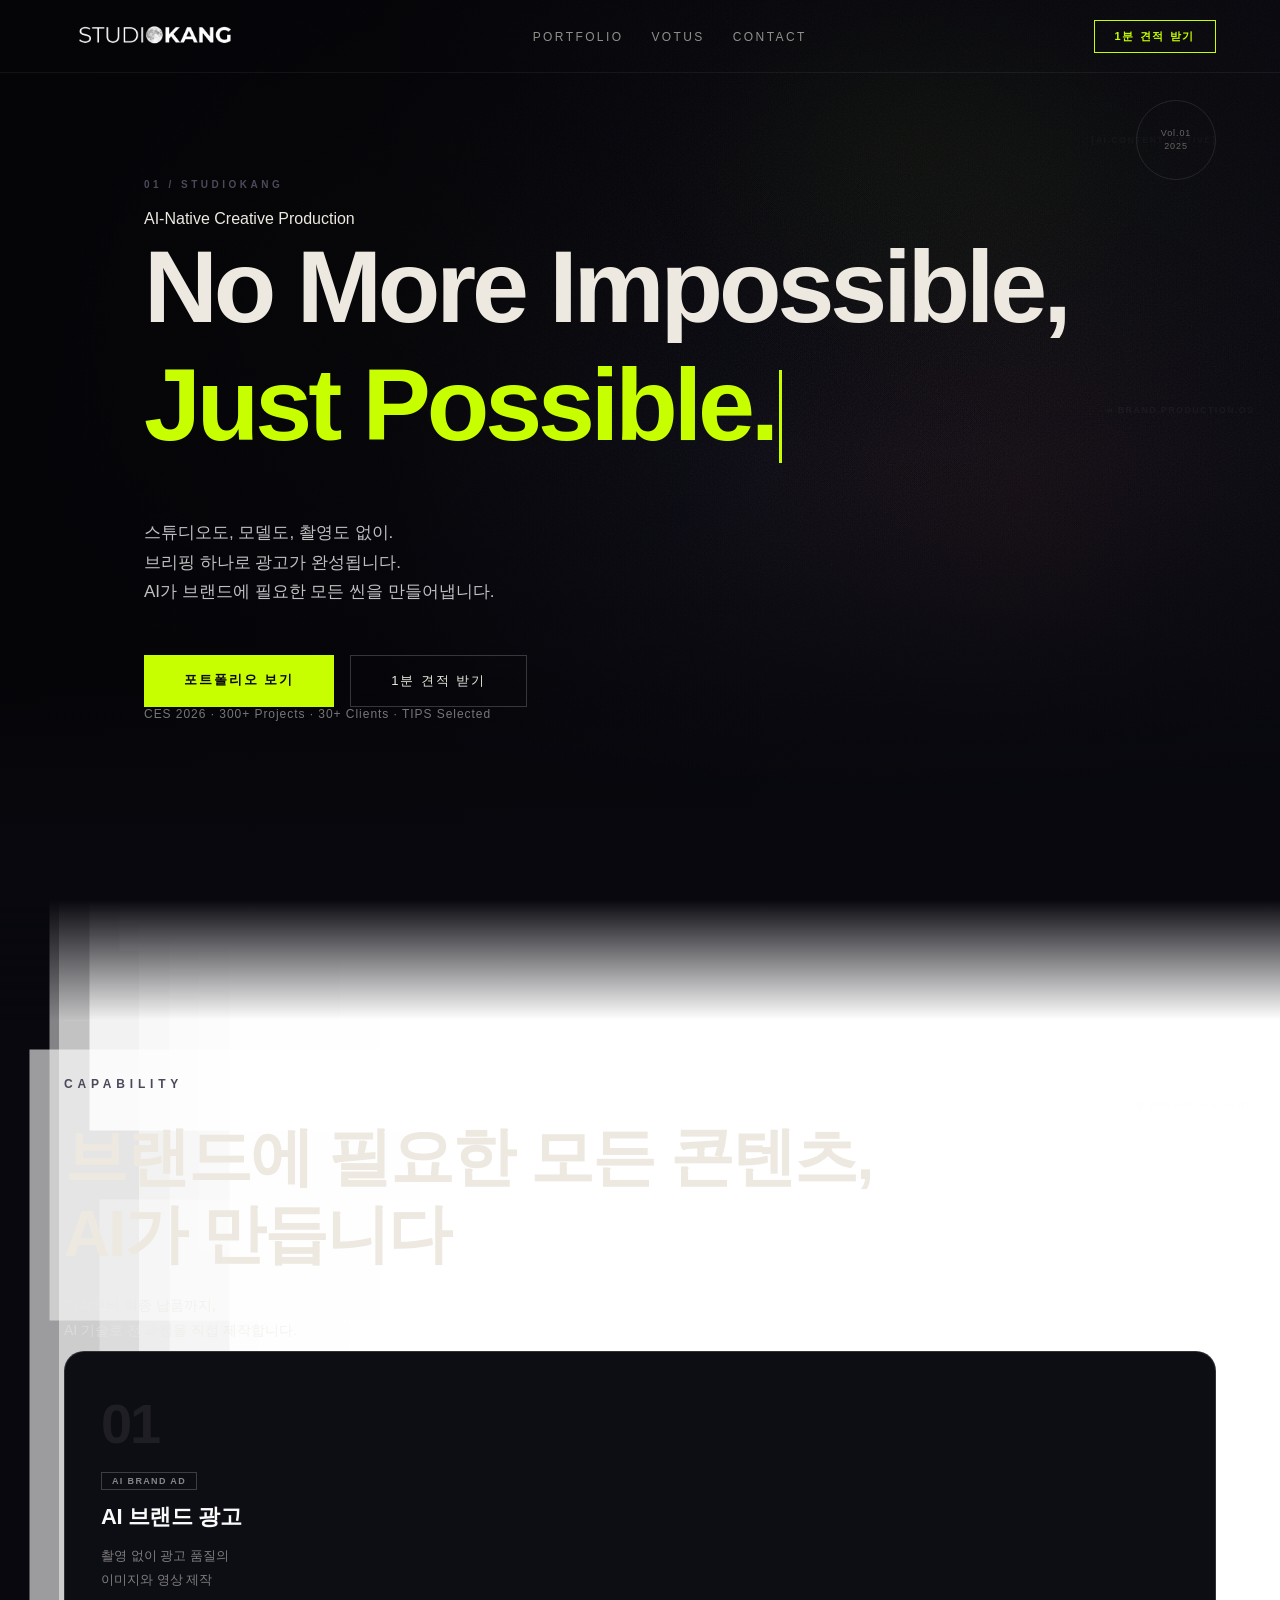
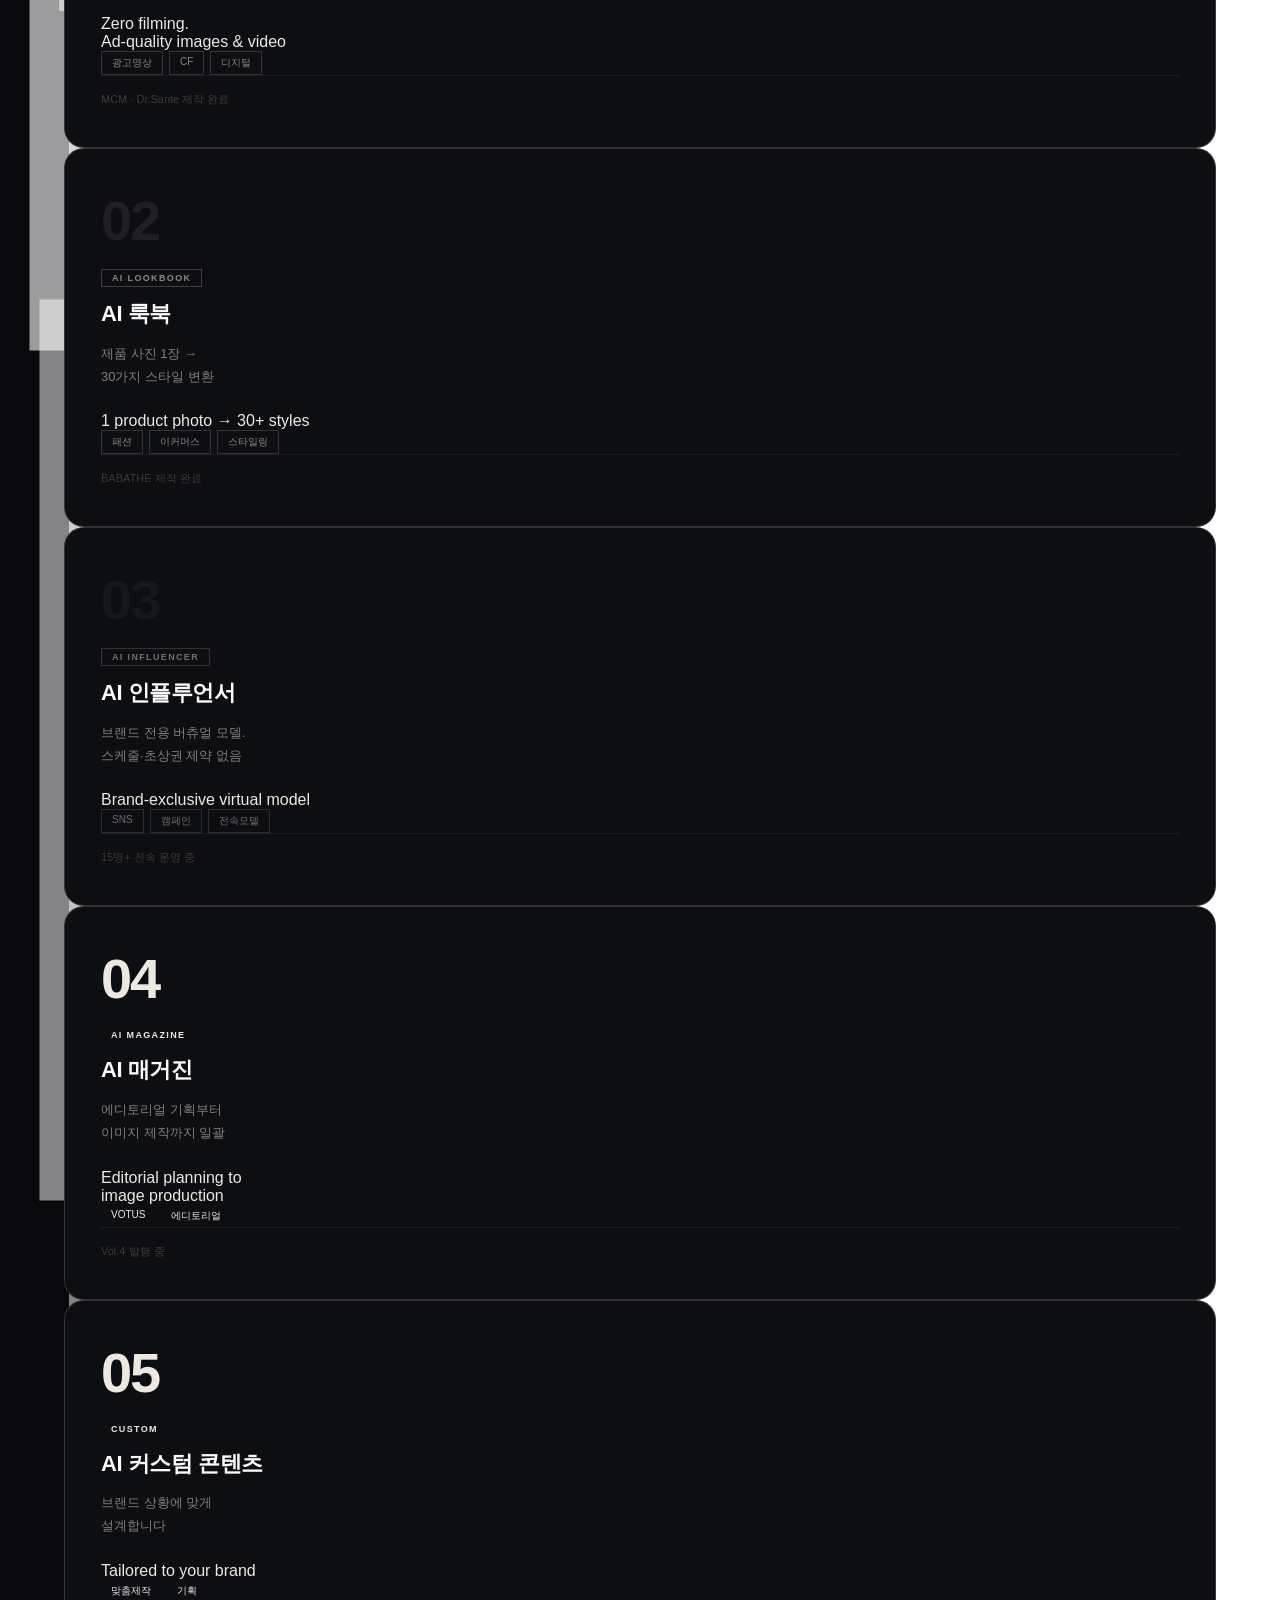
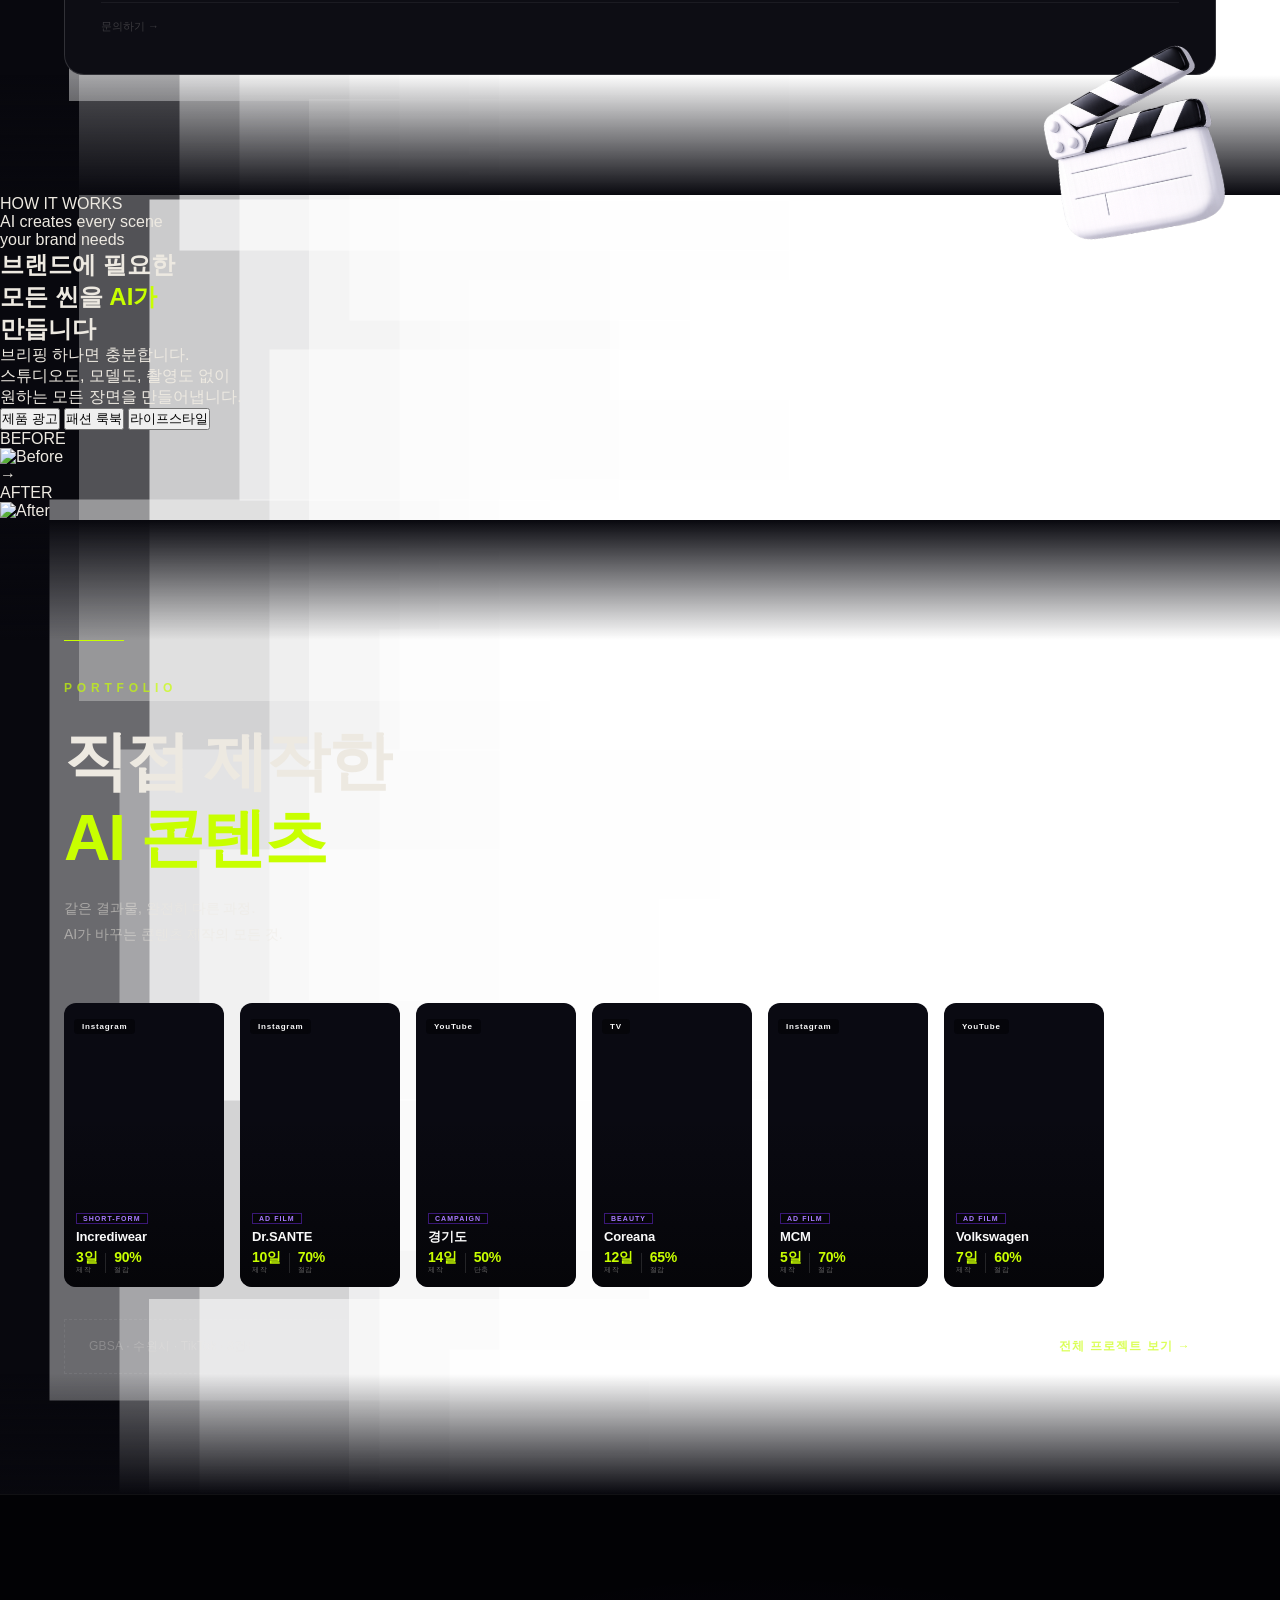
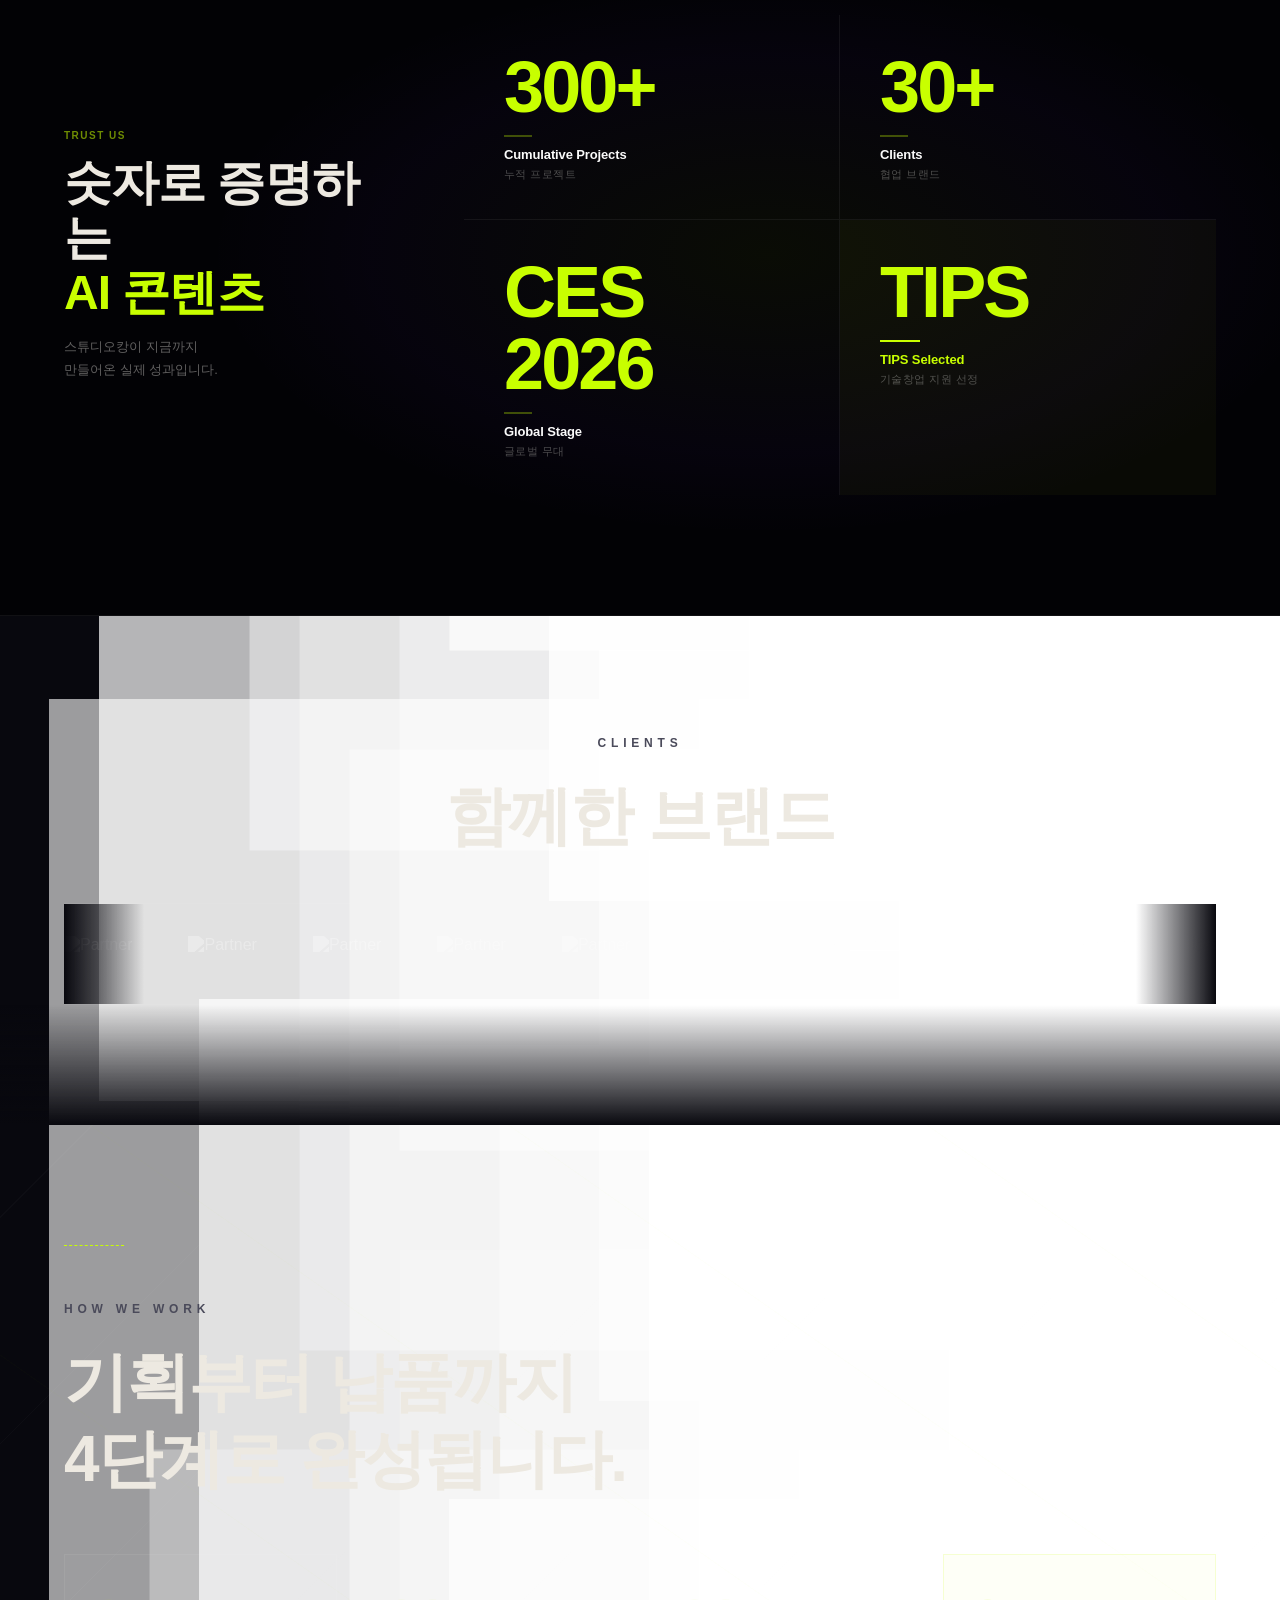
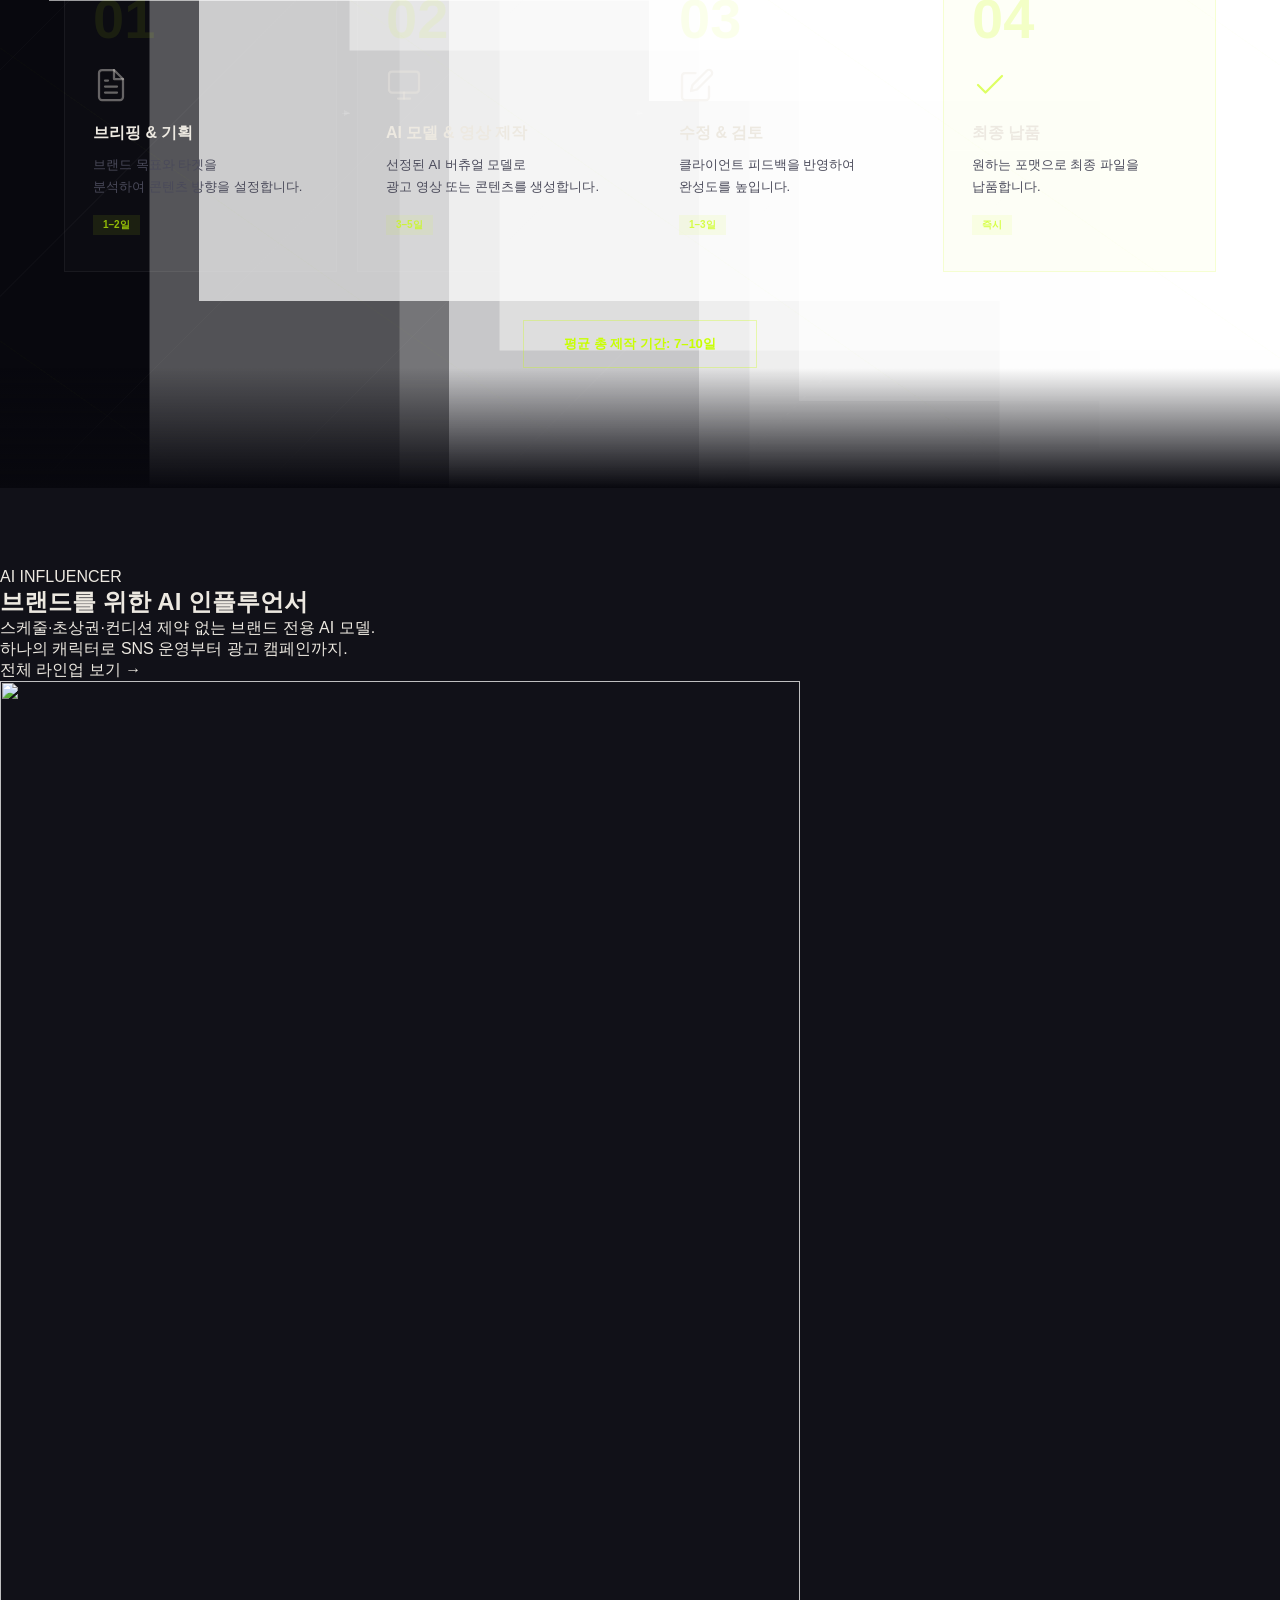
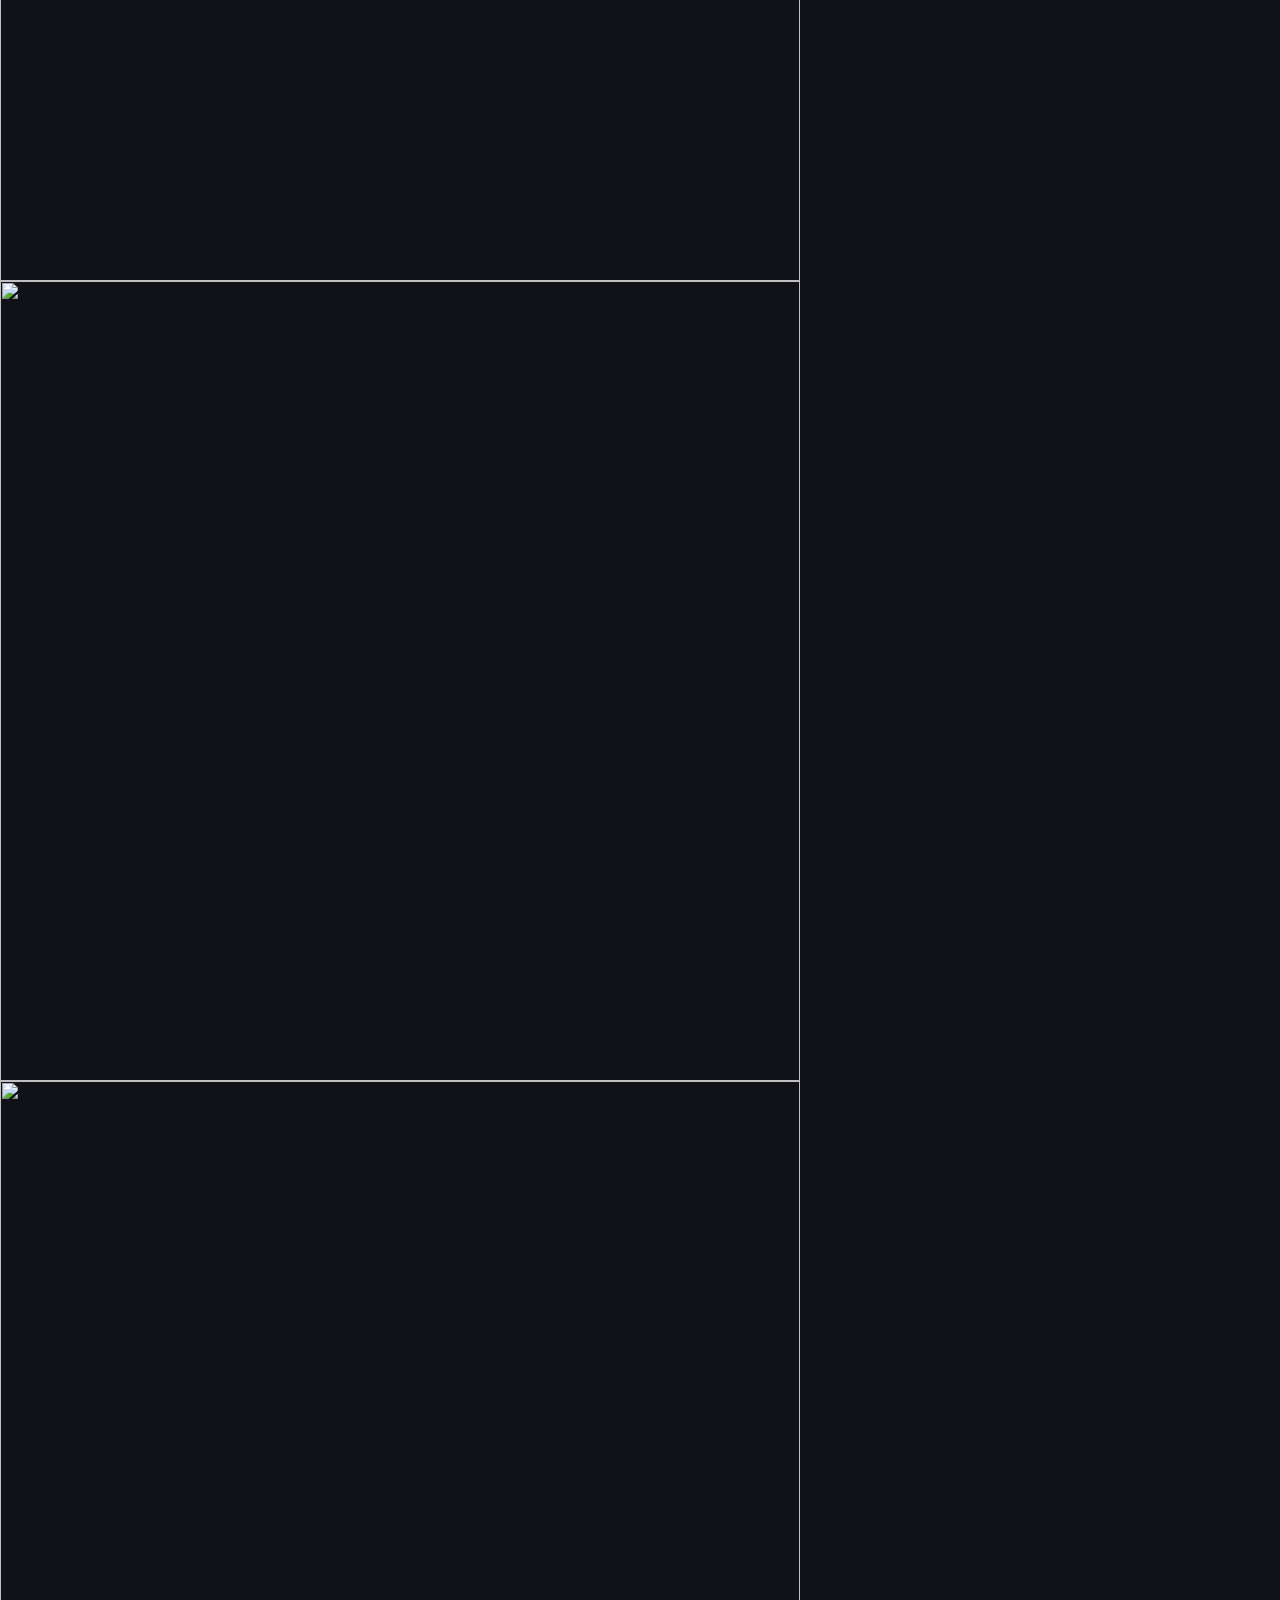
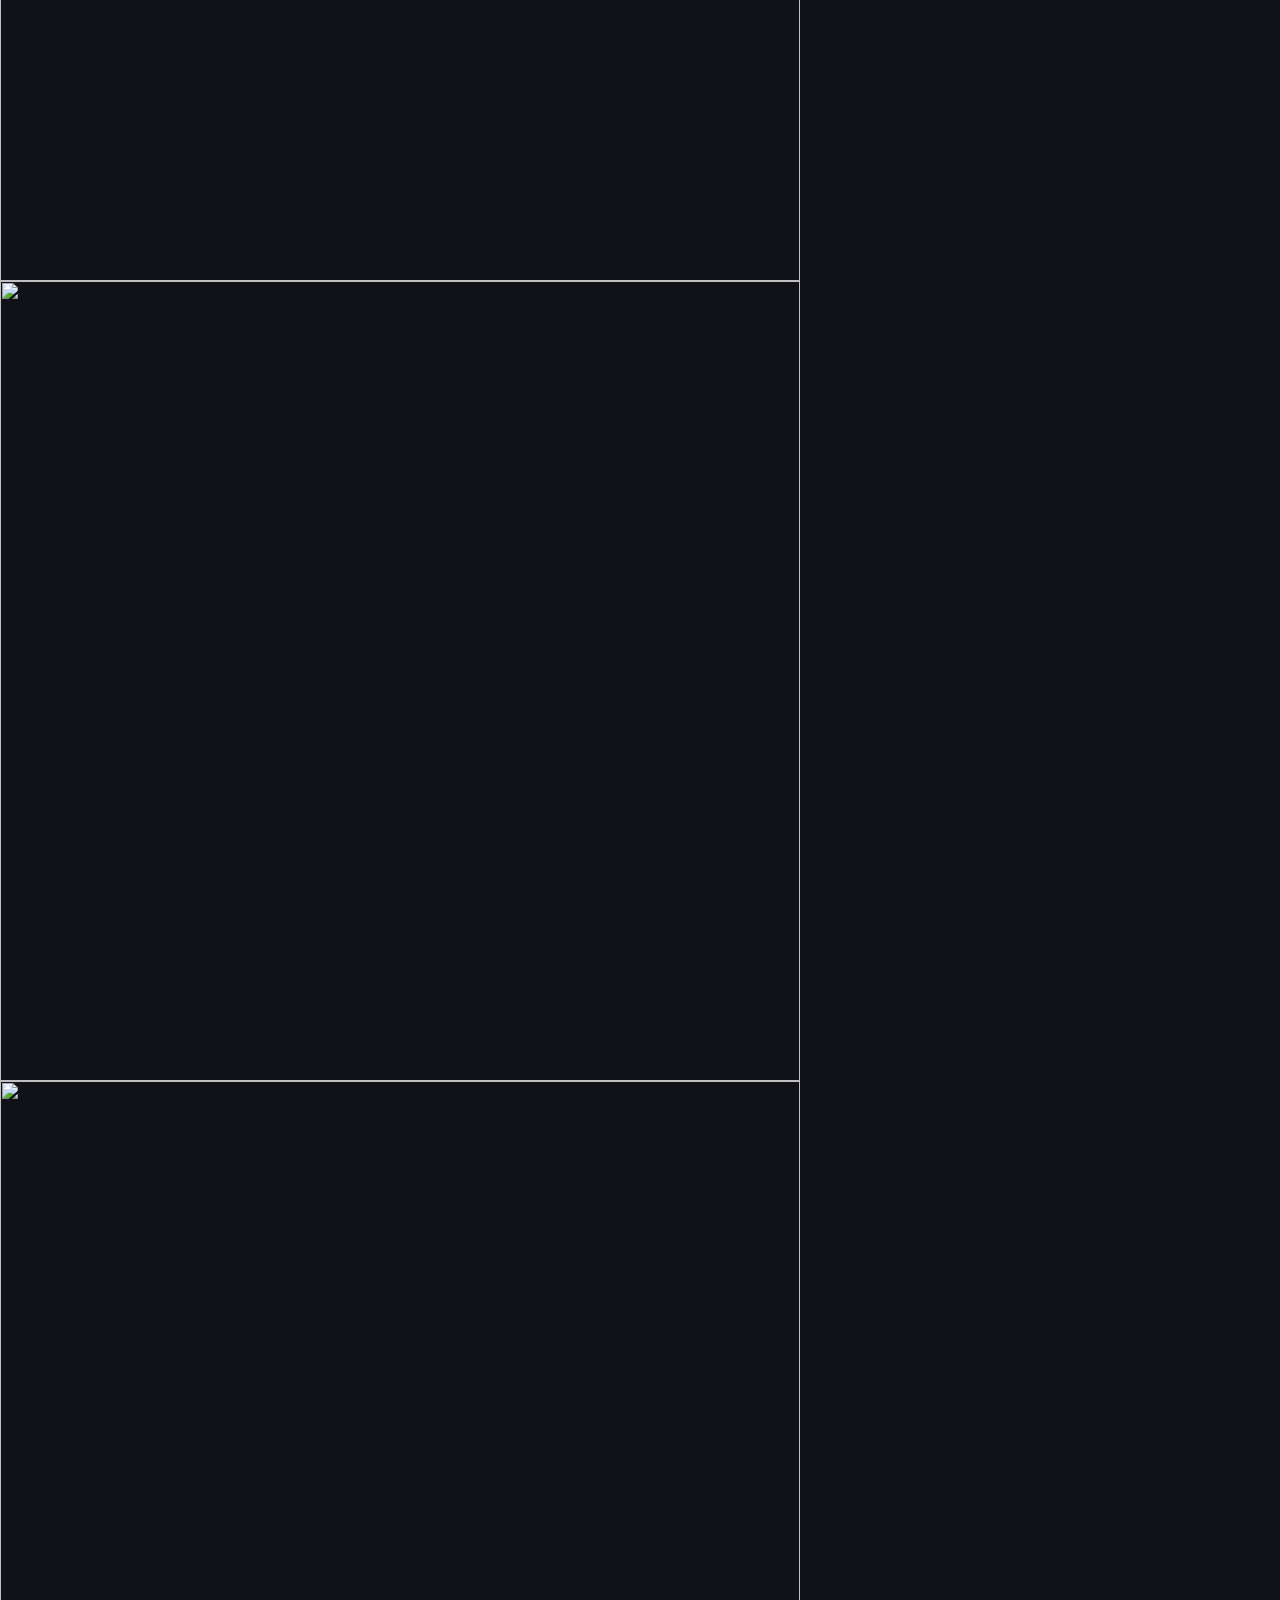
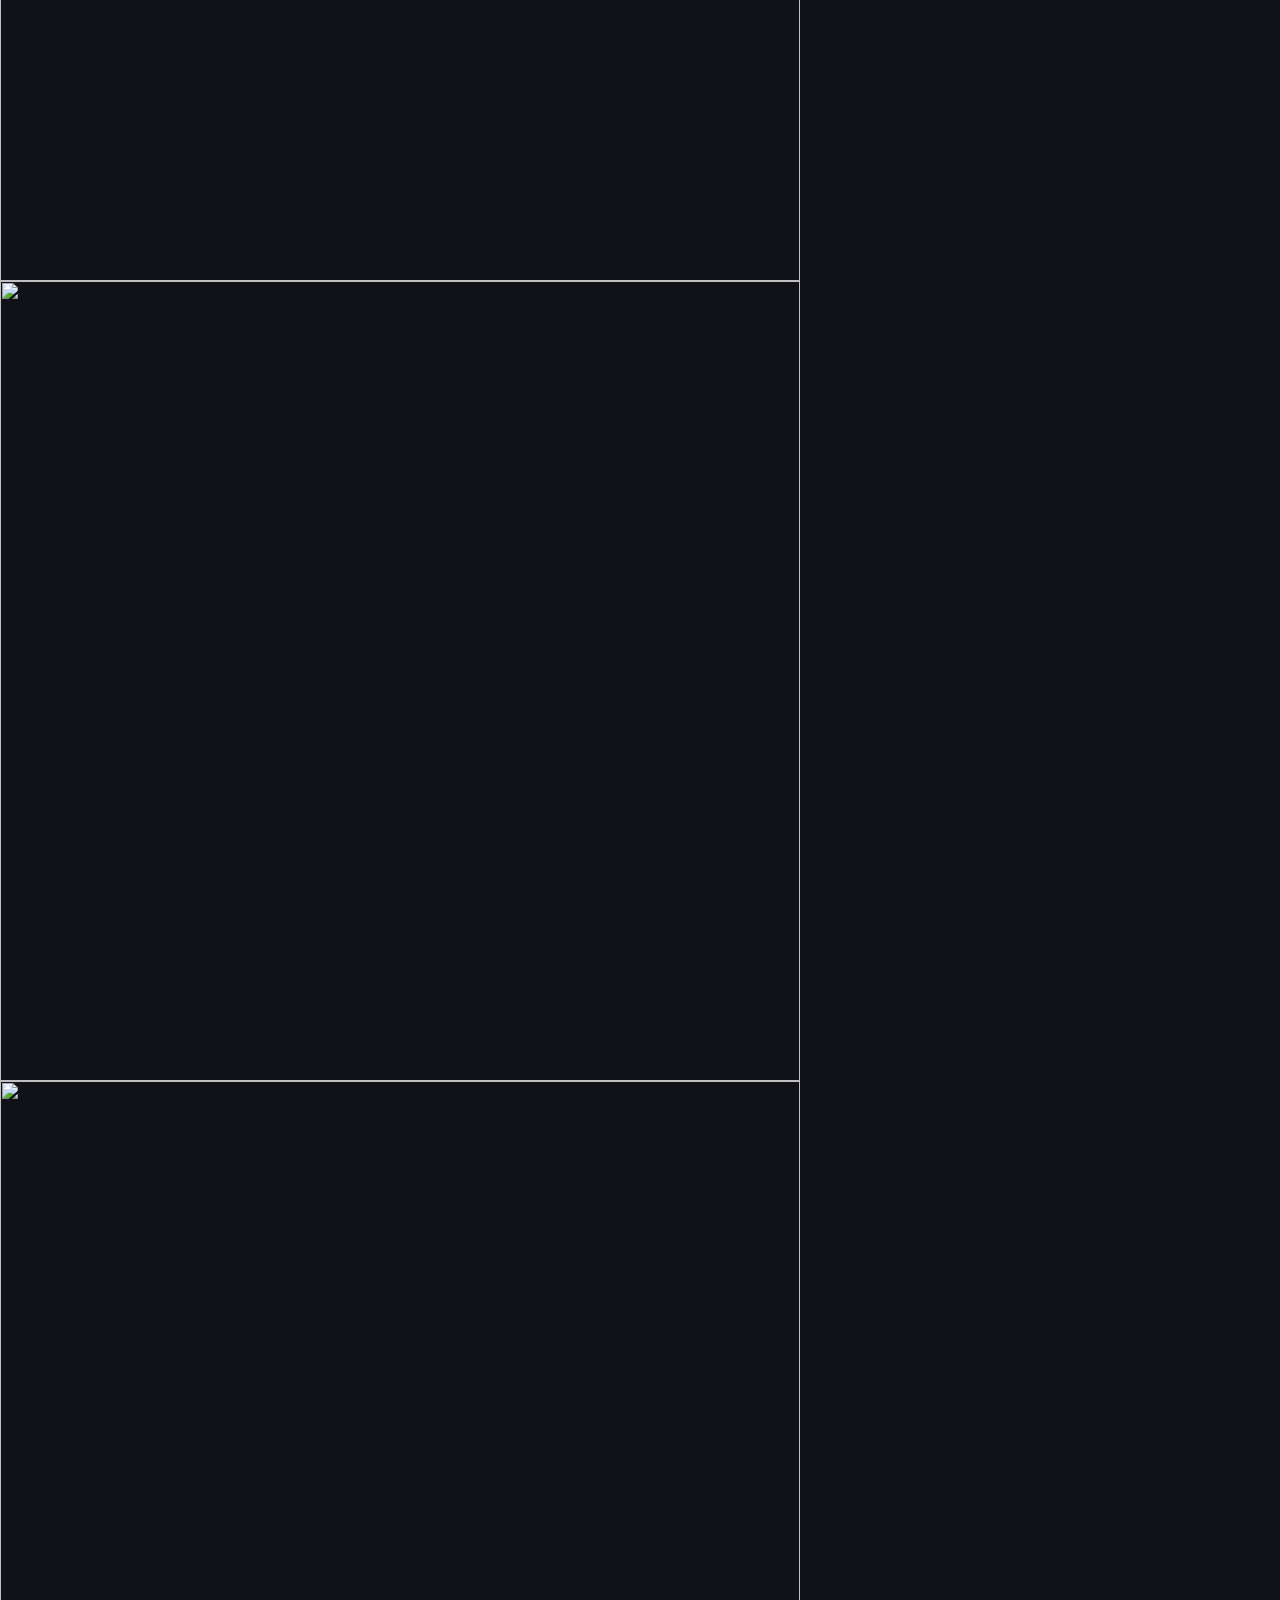
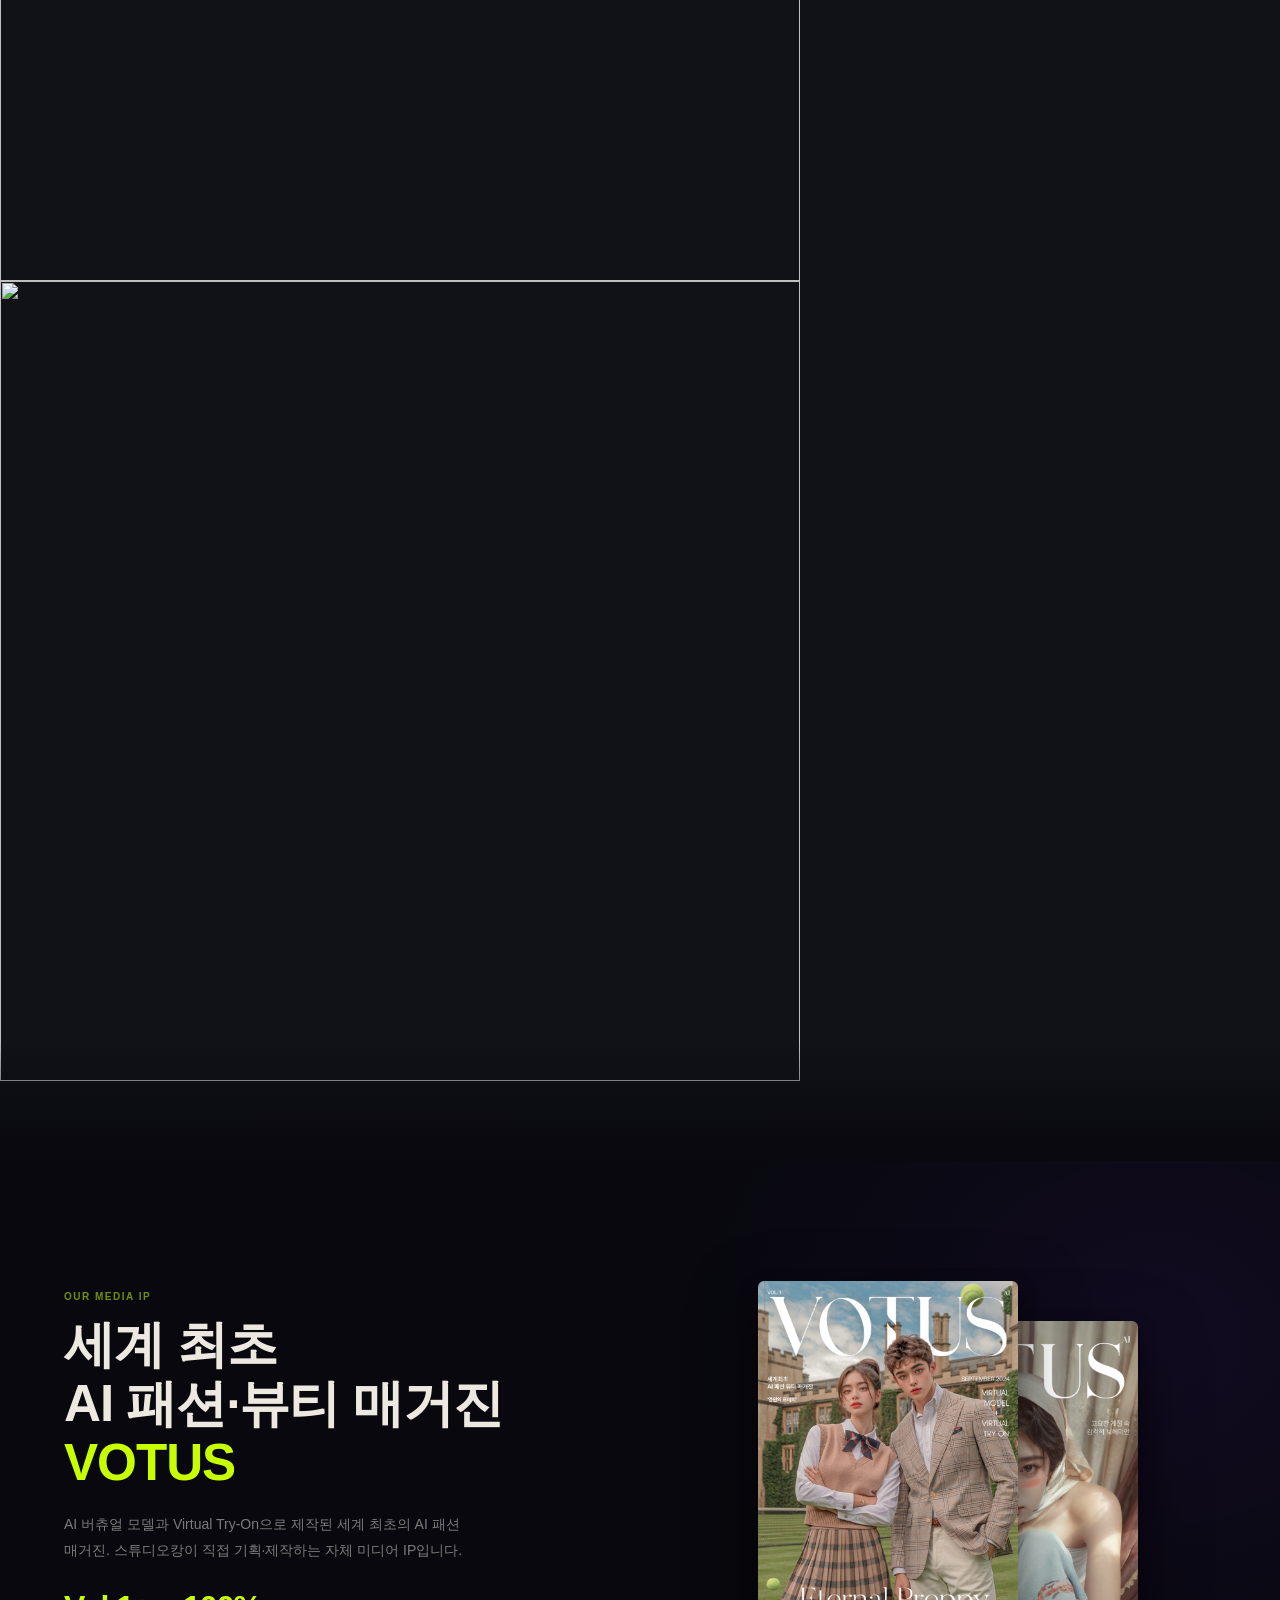
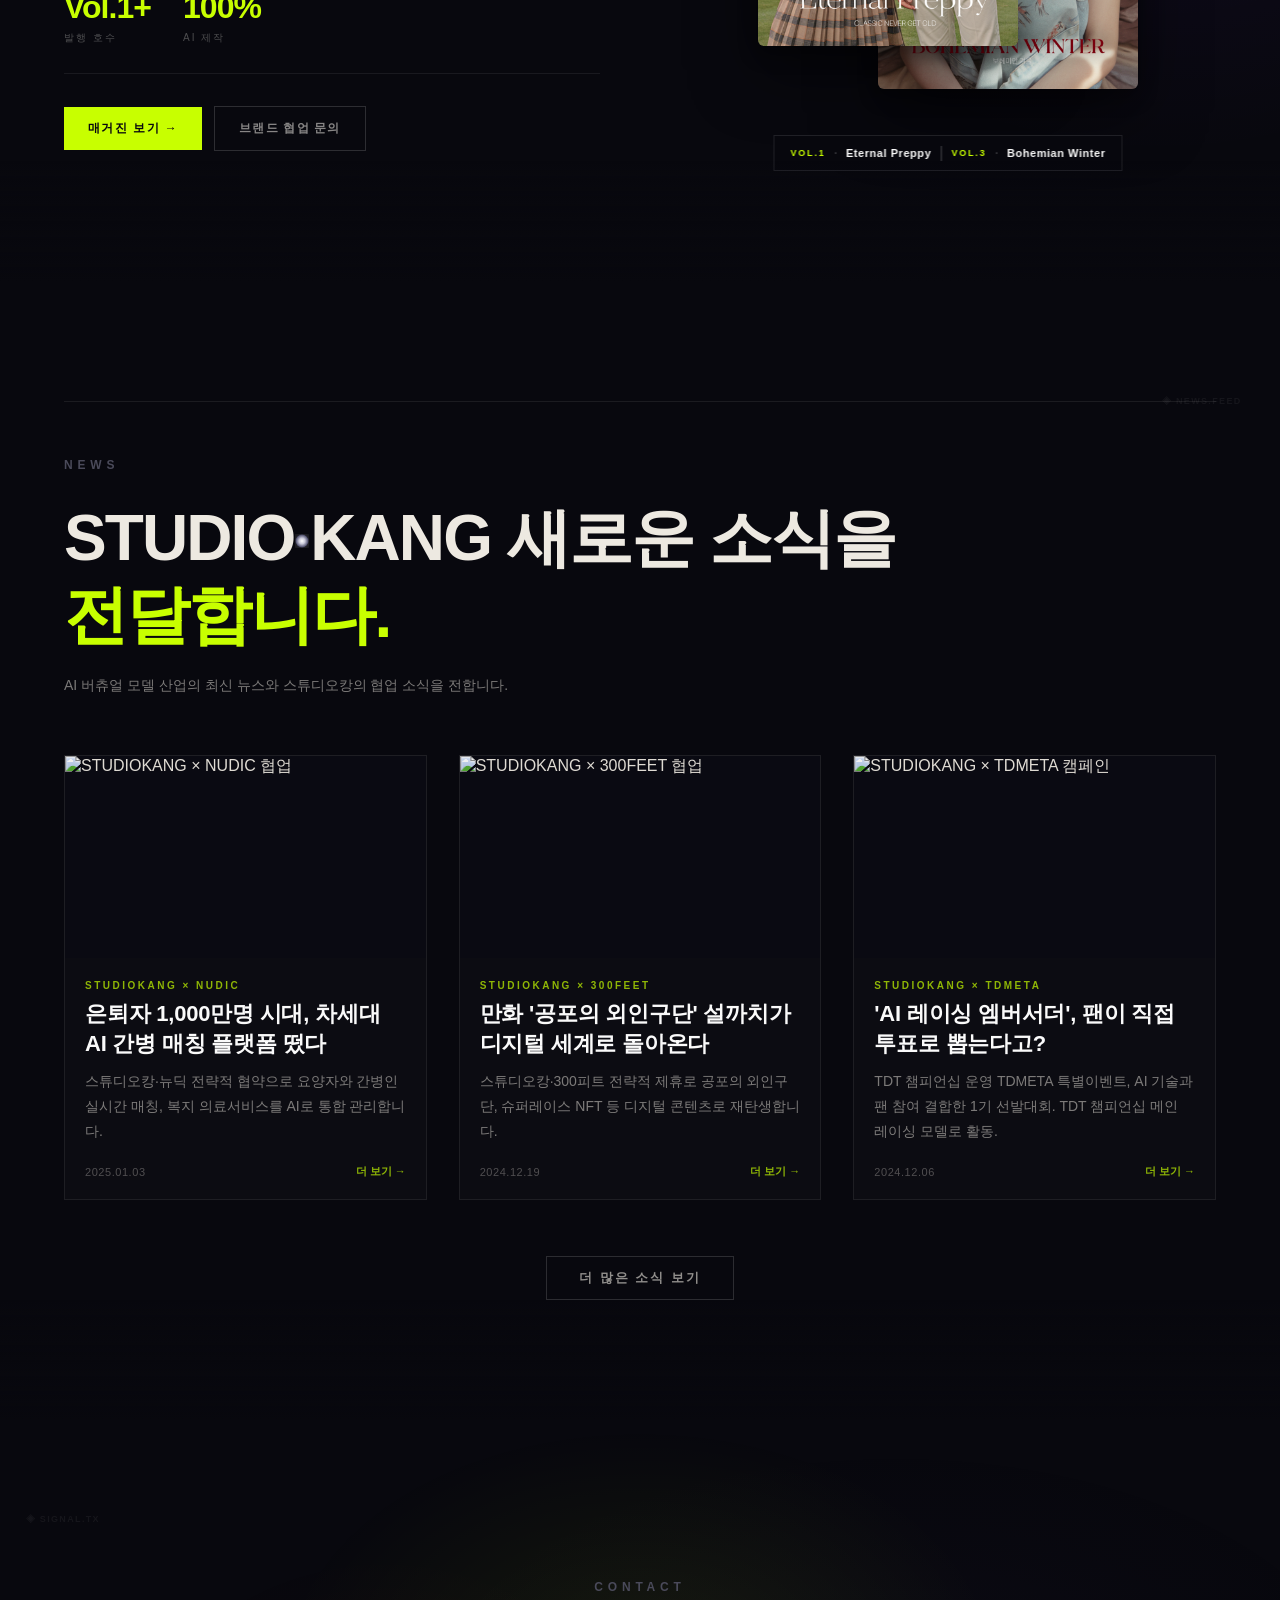
==== commit 4f0ef7cb: "Remove Services and News links from site header navigation Made-with: Cursor" ====
--- a/index.html
+++ b/index.html
@@ -1,10 +1,17 @@
 <!DOCTYPE html>
+<!-- TODO: Admin Page
+  - 뉴스 게시물 관리 (CRUD)
+  - 포트폴리오 카드 관리
+  - 견적 문의 수신함
+  - 별도 기획 및 개발 필요
+  - 예상 경로: /admin
+-->
 <html lang="ko">
 <head>
 <meta charset="UTF-8">
 <meta name="viewport" content="width=device-width, initial-scale=1.0">
 <title>STUDIOKANG — AI 콘텐츠 제작 에이전시</title>
-<meta name="description" content="광고 영상, 숏폼, SNS 콘텐츠를 AI 기술로 더 빠르게, 더 저렴하게 제작합니다. STUDIOKANG은 기획부터 납품까지 전 과정을 직접 제작하는 AI 콘텐츠 에이전시입니다.">
+<meta name="description" content="브리핑 하나로 광고가 완성됩니다. AI-Native Creative Production — STUDIOKANG.">
 <link rel="stylesheet" href="https://cdn.jsdelivr.net/gh/orioncactus/pretendard@v1.3.9/dist/web/static/pretendard.min.css">
 <link rel="stylesheet" href="css/style.css">
 </head>
@@ -21,13 +28,11 @@
   <div class="nav-inner">
     <a href="/" class="nav-logo"><img src="assets/logo-studiokang.png" alt="STUDIOKANG"></a>
     <ul class="nav-links" id="navLinks">
-      <li><a href="/#services">Services</a></li>
-      <li><a href="projects.html">Showreel</a></li>
+      <li><a href="/#portfolio">Portfolio</a></li>
       <li><a href="/votus.html">VOTUS</a></li>
-      <li><a href="/news">News</a></li>
       <li><a href="contact.html">Contact</a></li>
     </ul>
-    <a href="contact.html" class="nav-cta">무료 견적 받기</a>
+    <a href="contact.html" class="nav-cta">1분 견적 받기</a>
     <button class="nav-mobile" id="navToggle" aria-label="메뉴"><span></span><span></span><span></span></button>
   </div>
 </nav>
@@ -35,7 +40,7 @@
 <!-- ════════════ 01 HERO — Video Background ════════════ -->
 <section class="hero" id="hero">
   <div class="hero-bg">
-    <video autoplay muted loop playsinline>
+    <video autoplay muted loop playsinline preload="auto">
       <source src="assets/A (1).mp4" type="video/mp4">
     </video>
   </div>
@@ -43,24 +48,23 @@
   <div class="hero-content">
     <div class="hero-inner">
       <p class="hero-label">01 / STUDIOKANG</p>
-      <h1 class="hero-headline" id="heroHeadline">
+      <p class="hero-en-sub">AI-Native Creative Production</p>
+      <h1 class="hero-headline" id="heroHeadline" style="font-weight:700;">
         <span class="typed-line" id="typedLine1"></span>
         <span class="typed-line" id="typedLine2"></span>
         <span class="type-cursor" id="typeCursor"></span>
       </h1>
-      <p class="hero-sub">
-        광고 영상, 숏폼, SNS 콘텐츠—<br>
-        AI 기술로 더 빠르게,<br>
-        더 저렴하게 제작합니다.
+      <p class="hero-sub" style="color:rgba(255,255,255,0.75);line-height:1.75;">
+        스튜디오도, 모델도, 촬영도 없이.<br>
+        브리핑 하나로 광고가 완성됩니다.<br>
+        AI가 브랜드에 필요한 모든 씬을 만들어냅니다.
       </p>
       <div class="hero-buttons">
-        <a href="projects.html" class="btn-primary">제작 사례 보기</a>
-        <a href="contact.html" class="btn-ghost">무료 견적 받기</a>
-      </div>
-      <div class="hero-tags">
-        <span class="hero-tag">광고 영상</span>
-        <span class="hero-tag">숏폼 / 릴스</span>
-        <span class="hero-tag">SNS 콘텐츠</span>
+        <a href="#portfolio" class="btn-primary">포트폴리오 보기</a>
+        <a href="contact.html" class="btn-ghost">1분 견적 받기</a>
+      </div>
+      <div class="trust-strip" style="font-size:12px;color:rgba(255,255,255,0.45);letter-spacing:0.08em;">
+        <span>CES 2026  ·  300+ Projects  ·  30+ Clients  ·  TIPS Selected</span>
       </div>
     </div>
   </div>
@@ -72,76 +76,165 @@
   <span class="glitch" style="top:45%;right:2%;">∞ BRAND.PRODUCTION.OS</span>
 </section>
 
-<!-- ════════════ 02 WHAT WE DO (SERVICES) ════════════ -->
-<section class="services section-padding" id="services">
+<!-- ════════════ 02 WHAT WE DO (CAPABILITY) ════════════ -->
+<section class="services section-padding" id="what-we-do">
   <div class="container">
     <div class="divider" style="margin-bottom:56px;"></div>
-    <p class="section-label reveal">02 / What We Do</p>
-    <h2 class="section-heading reveal reveal-d1">AI로 만드는<br>브랜드 콘텐츠</h2>
+    <p class="section-label reveal">CAPABILITY</p>
+    <h2 class="section-heading reveal reveal-d1">브랜드에 필요한 모든 콘텐츠,<br>AI가 만듭니다</h2>
     <p class="body-text reveal reveal-d2" style="max-width:520px;margin-bottom:8px;color:rgba(237,233,225,.5);font-size:14px;">기획부터 최종 납품까지,<br>AI 기술로 전 과정을 직접 제작합니다.</p>
 
-    <div class="services-grid">
+    <div class="what-we-do-grid">
+      <div class="what-we-do-row what-we-do-row--top">
       <a href="/ad-film" class="service-card card-01 reveal" style="text-decoration:none;">
         <div class="service-number">01</div>
-        <span class="service-badge">Ad Film</span>
-        <h3 class="service-title">광고 영상 제작</h3>
-        <p class="service-desc">TV CF, OOH, 디지털 광고 영상을<br>AI 버츄얼 모델로 제작합니다.<br>촬영 일정·장소 제약 없이<br>빠른 제작과 수정이 가능합니다.</p>
+        <span class="service-badge">AI BRAND AD</span>
+        <h3 class="service-title">AI 브랜드 광고</h3>
+        <p class="service-desc">촬영 없이 광고 품질의<br>이미지와 영상 제작</p>
+        <p class="service-en">Zero filming.<br>Ad-quality images &amp; video</p>
         <div class="service-tags">
-          <span class="service-tag">광고 영상</span>
-          <span class="service-tag">OOH</span>
-          <span class="service-tag">디지털 광고</span>
+          <span class="service-tag">광고영상</span>
+          <span class="service-tag">CF</span>
+          <span class="service-tag">디지털</span>
         </div>
         <hr class="service-divider">
-        <p class="service-record">MCM · Volkswagen · Coreana 제작 완료</p>
+        <p class="service-record">MCM · Dr.Sante 제작 완료</p>
       </a>
 
       <a href="/short-form" class="service-card card-02 reveal reveal-d1" style="text-decoration:none;">
         <div class="service-number">02</div>
-        <span class="service-badge">Short-form</span>
-        <h3 class="service-title">숏폼 / SNS 콘텐츠</h3>
-        <p class="service-desc">인스타그램 릴스, 유튜브 쇼츠,<br>틱톡 등 숏폼 포맷에 최적화된<br>AI 콘텐츠를 기획·제작합니다.<br>코디 추천, 제품 소개, 브랜드 캠페인.</p>
+        <span class="service-badge">AI LOOKBOOK</span>
+        <h3 class="service-title">AI 룩북</h3>
+        <p class="service-desc">제품 사진 1장 →<br>30가지 스타일 변환</p>
+        <p class="service-en">1 product photo → 30+ styles</p>
         <div class="service-tags">
-          <span class="service-tag">릴스</span>
-          <span class="service-tag">쇼츠</span>
-          <span class="service-tag">틱톡</span>
-          <span class="service-tag">SNS</span>
+          <span class="service-tag">패션</span>
+          <span class="service-tag">이커머스</span>
+          <span class="service-tag">스타일링</span>
         </div>
         <hr class="service-divider">
-        <p class="service-record">TikTok · Instagram 납품 다수</p>
+        <p class="service-record">BABATHE 제작 완료</p>
       </a>
 
       <a href="/virtual-model" class="service-card card-03 reveal reveal-d2" style="text-decoration:none;">
         <div class="service-number">03</div>
-        <span class="service-badge">Virtual Model</span>
-        <h3 class="service-title">AI 버츄얼 모델</h3>
-        <p class="service-desc">실제 모델을 대체하는<br>AI 버츄얼 모델을 직접 제작·운영합니다.<br>룩북, 착장 컷, 영상 출연까지<br>다양한 포맷으로 활용 가능합니다.</p>
+        <span class="service-badge">AI INFLUENCER</span>
+        <h3 class="service-title">AI 인플루언서</h3>
+        <p class="service-desc">브랜드 전용 버츄얼 모델.<br>스케줄·초상권 제약 없음</p>
+        <p class="service-en">Brand-exclusive virtual model</p>
         <div class="service-tags">
-          <span class="service-tag">룩북</span>
-          <span class="service-tag">착장 컷</span>
-          <span class="service-tag">영상 출연</span>
+          <span class="service-tag">SNS</span>
+          <span class="service-tag">캠페인</span>
+          <span class="service-tag">전속모델</span>
         </div>
         <hr class="service-divider">
-        <p class="service-record">15명+ 전속 모델 · VOTUS 매거진 발행</p>
+        <p class="service-record">15명+ 전속 운영 중</p>
       </a>
+      </div>
+
+      <div class="what-we-do-row what-we-do-row--bottom">
+      <a href="/votus.html" class="service-card card-04 reveal reveal-d3" style="text-decoration:none;">
+        <div class="service-number">04</div>
+        <span class="service-badge">AI MAGAZINE</span>
+        <h3 class="service-title">AI 매거진</h3>
+        <p class="service-desc">에디토리얼 기획부터<br>이미지 제작까지 일괄</p>
+        <p class="service-en">Editorial planning to<br>image production</p>
+        <div class="service-tags">
+          <span class="service-tag">VOTUS</span>
+          <span class="service-tag">에디토리얼</span>
+        </div>
+        <hr class="service-divider">
+        <p class="service-record">Vol.4 발행 중</p>
+      </a>
+
+      <a href="contact.html" class="service-card card-05 reveal reveal-d4" style="text-decoration:none;">
+        <div class="service-number">05</div>
+        <span class="service-badge">CUSTOM</span>
+        <h3 class="service-title">AI 커스텀 콘텐츠</h3>
+        <p class="service-desc">브랜드 상황에 맞게<br>설계합니다</p>
+        <p class="service-en">Tailored to your brand</p>
+        <div class="service-tags">
+          <span class="service-tag">맞춤제작</span>
+          <span class="service-tag">기획</span>
+        </div>
+        <hr class="service-divider">
+        <p class="service-record">문의하기 →</p>
+      </a>
+      </div>
     </div>
   </div>
   <img src="assets/3D_1.png" class="deco-single" alt="" aria-hidden="true">
   <span class="glitch" style="top:8%;right:2%;">◈ SERVICE.CATALOG</span>
 </section>
 
-<!-- ════════════ 03 CASE STUDIES — 9:16 Short-form Cards ════════════ -->
-<section class="case-section section-padding" id="showreel">
+<!-- ════════════ BEFORE / AFTER ════════════ -->
+<section id="before-after" class="ba-section">
+  <div class="sec-wrap">
+    <div class="ba-layout reveal">
+
+      <div class="ba-left">
+        <div class="sec-label">HOW IT WORKS</div>
+
+        <p class="ba-en-sub">AI creates every scene<br>your brand needs</p>
+
+        <h2 class="ba-title">
+          브랜드에 필요한<br>
+          모든 씬을 <span class="lime">AI가</span><br>
+          만듭니다
+        </h2>
+
+        <p class="ba-desc">
+          브리핑 하나면 충분합니다.<br>
+          스튜디오도, 모델도, 촬영도 없이<br>
+          원하는 모든 장면을 만들어냅니다.
+        </p>
+
+        <div class="ba-tabs" role="tablist" aria-label="Before / After 케이스">
+          <button type="button" class="ba-tab active" data-case="0" role="tab" aria-selected="true">제품 광고</button>
+          <button type="button" class="ba-tab" data-case="1" role="tab" aria-selected="false">패션 룩북</button>
+          <button type="button" class="ba-tab" data-case="2" role="tab" aria-selected="false">라이프스타일</button>
+        </div>
+      </div>
+
+      <div class="ba-right">
+        <div class="ba-images">
+          <div class="ba-img-col">
+            <div class="ba-img-label">BEFORE</div>
+            <div class="ba-img-wrap before-wrap">
+              <img id="ba-before-img" src="img/ba/before-product.png" alt="Before">
+            </div>
+          </div>
+          <div class="ba-arrow-col" aria-hidden="true">
+            <span class="ba-arrow">→</span>
+          </div>
+          <div class="ba-img-col">
+            <div class="ba-img-label">AFTER</div>
+            <div class="ba-img-wrap after-wrap">
+              <img id="ba-after-img" src="img/ba/after-product2.png" alt="After">
+            </div>
+          </div>
+        </div>
+      </div>
+
+    </div>
+  </div>
+</section>
+
+<!-- ════════════ PORTFOLIO + STATS ════════════ -->
+<section class="portfolio-block" id="portfolio">
+  <!-- TODO: 하위 페이지에서 16:9 영상 노출 방식 검토 필요. 현재는 세로형 썸네일 유지 -->
+  <div class="case-section section-padding portfolio-cases-inner">
   <div class="container">
     <div class="divider--lime" style="margin-bottom:40px;"></div>
-    <p class="section-label reveal" style="color:rgba(200,255,0,.7);">Showreel</p>
-    <h2 class="section-heading reveal reveal-d1">기존 방식 vs<br><span style="color:var(--color-accent-lime);">AI 제작</span></h2>
+    <p class="section-label reveal" style="color:rgba(200,255,0,.7);">PORTFOLIO</p>
+    <h2 class="section-heading reveal reveal-d1">직접 제작한<br><span style="color:var(--color-accent-lime);">AI 콘텐츠</span></h2>
     <p class="body-text reveal reveal-d2" style="max-width:480px;margin-bottom:8px;color:rgba(237,233,225,.5);font-size:14px;">같은 결과물, 완전히 다른 과정.<br>AI가 바꾸는 콘텐츠 제작의 모든 것.</p>
 
     <div class="cases-strip reveal reveal-d3">
 
       <div class="case-card" data-video-src="assets/A (5).mp4">
         <div class="case-thumb">
-          <video muted loop playsinline autoplay><source src="assets/A (5).mp4" type="video/mp4"></video>
+          <video muted loop playsinline preload="metadata" data-lazy><source src="assets/A (5).mp4" type="video/mp4"></video>
           <div class="case-top">
             <span class="platform-label">Instagram</span>
             <button class="case-play-btn">
@@ -168,7 +261,7 @@
 
       <div class="case-card" data-video-src="assets/A (6).mp4">
         <div class="case-thumb">
-          <video muted loop playsinline autoplay><source src="assets/A (6).mp4" type="video/mp4"></video>
+          <video muted loop playsinline preload="metadata" data-lazy><source src="assets/A (6).mp4" type="video/mp4"></video>
           <div class="case-top">
             <span class="platform-label">Instagram</span>
             <button class="case-play-btn">
@@ -195,7 +288,7 @@
 
       <div class="case-card" data-video-src="assets/A (7).mp4">
         <div class="case-thumb">
-          <video muted loop playsinline autoplay><source src="assets/A (7).mp4" type="video/mp4"></video>
+          <video muted loop playsinline preload="metadata" data-lazy><source src="assets/A (7).mp4" type="video/mp4"></video>
           <div class="case-top">
             <span class="platform-label">YouTube</span>
             <button class="case-play-btn">
@@ -222,7 +315,7 @@
 
       <div class="case-card" data-video-src="assets/A (8).mp4">
         <div class="case-thumb">
-          <video muted loop playsinline autoplay><source src="assets/A (8).mp4" type="video/mp4"></video>
+          <video muted loop playsinline preload="metadata" data-lazy><source src="assets/A (8).mp4" type="video/mp4"></video>
           <div class="case-top">
             <span class="platform-label">TV</span>
             <button class="case-play-btn">
@@ -249,7 +342,7 @@
 
       <div class="case-card" data-video-src="assets/A (9).mp4">
         <div class="case-thumb">
-          <video muted loop playsinline autoplay><source src="assets/A (9).mp4" type="video/mp4"></video>
+          <video muted loop playsinline preload="metadata" data-lazy><source src="assets/A (9).mp4" type="video/mp4"></video>
           <div class="case-top">
             <span class="platform-label">Instagram</span>
             <button class="case-play-btn">
@@ -276,7 +369,7 @@
 
       <div class="case-card" data-video-src="assets/A (4).mp4">
         <div class="case-thumb">
-          <video muted loop playsinline autoplay><source src="assets/A (4).mp4" type="video/mp4"></video>
+          <video muted loop playsinline preload="metadata" data-lazy><source src="assets/A (4).mp4" type="video/mp4"></video>
           <div class="case-top">
             <span class="platform-label">YouTube</span>
             <button class="case-play-btn">
@@ -308,286 +401,55 @@
       <span class="more-cta">전체 프로젝트 보기 →</span>
     </a>
   </div>
-</section>
-
-<!-- ════════════ 04 HOW WE WORK (PROCESS) ════════════ -->
-<section class="process section-padding marble-vein" id="process">
-  <div class="container">
-    <div class="divider--dashed" style="margin-bottom:56px;"></div>
-    <p class="section-label reveal">03 / How We Work</p>
-    <h2 class="section-heading reveal reveal-d1">기획부터 납품까지<br>4단계로 완성됩니다.</h2>
-
-    <div class="process-steps">
-      <div class="process-step reveal">
-        <div class="process-step-number">01</div>
-        <svg class="process-step-icon" viewBox="0 0 24 24" fill="none" stroke="currentColor" stroke-width="1.5" stroke-linecap="round" stroke-linejoin="round">
-          <path d="M14 2H6a2 2 0 0 0-2 2v16a2 2 0 0 0 2 2h12a2 2 0 0 0 2-2V8z"/>
-          <polyline points="14 2 14 8 20 8"/>
-          <line x1="16" y1="13" x2="8" y2="13"/>
-          <line x1="16" y1="17" x2="8" y2="17"/>
-          <polyline points="10 9 9 9 8 9"/>
-        </svg>
-        <h3 class="process-step-title">브리핑 & 기획</h3>
-        <p class="process-step-desc">브랜드 목표와 타겟을<br>분석하여 콘텐츠 방향을 설정합니다.</p>
-        <span class="process-pill">1–2일</span>
-        <div class="process-arrow"></div>
-      </div>
-
-      <div class="process-step reveal reveal-d1">
-        <div class="process-step-number">02</div>
-        <svg class="process-step-icon" viewBox="0 0 24 24" fill="none" stroke="currentColor" stroke-width="1.5" stroke-linecap="round" stroke-linejoin="round">
-          <rect x="2" y="3" width="20" height="14" rx="2" ry="2"/>
-          <line x1="8" y1="21" x2="16" y2="21"/>
-          <line x1="12" y1="17" x2="12" y2="21"/>
-        </svg>
-        <h3 class="process-step-title">AI 모델 & 영상 제작</h3>
-        <p class="process-step-desc">선정된 AI 버츄얼 모델로<br>광고 영상 또는 콘텐츠를 생성합니다.</p>
-        <span class="process-pill">3–5일</span>
-        <div class="process-arrow"></div>
-      </div>
-
-      <div class="process-step reveal reveal-d2">
-        <div class="process-step-number">03</div>
-        <svg class="process-step-icon" viewBox="0 0 24 24" fill="none" stroke="currentColor" stroke-width="1.5" stroke-linecap="round" stroke-linejoin="round">
-          <path d="M11 4H4a2 2 0 0 0-2 2v14a2 2 0 0 0 2 2h14a2 2 0 0 0 2-2v-7"/>
-          <path d="M18.5 2.5a2.121 2.121 0 0 1 3 3L12 15l-4 1 1-4 9.5-9.5z"/>
-        </svg>
-        <h3 class="process-step-title">수정 & 검토</h3>
-        <p class="process-step-desc">클라이언트 피드백을 반영하여<br>완성도를 높입니다.</p>
-        <span class="process-pill">1–3일</span>
-        <div class="process-arrow"></div>
-      </div>
-
-      <div class="process-step accent reveal reveal-d3">
-        <div class="process-step-number">04</div>
-        <svg class="process-step-icon" viewBox="0 0 24 24" fill="none" stroke="currentColor" stroke-width="1.5" stroke-linecap="round" stroke-linejoin="round">
-          <polyline points="20 6 9 17 4 12"/>
-        </svg>
-        <h3 class="process-step-title">최종 납품</h3>
-        <p class="process-step-desc">원하는 포맷으로 최종 파일을<br>납품합니다.</p>
-        <span class="process-pill">즉시</span>
-      </div>
-    </div>
-
-    <div style="text-align:center;" class="reveal reveal-d4">
-      <span class="process-total">평균 총 제작 기간: 7–10일</span>
-    </div>
-  </div>
-</section>
-
-<!-- ════════════ 05 NEWS ════════════ -->
-<section class="news section-padding" id="news">
-  <div class="container">
-    <div class="divider" style="margin-bottom:56px;"></div>
-    <p class="section-label reveal">04 / News</p>
-    <h2 class="section-heading reveal reveal-d1">STUDI<svg width="14" height="14" viewBox="0 0 14 14" style="display:inline-block;vertical-align:middle;margin:0 1px;position:relative;top:-2px;"><defs><radialGradient id="moon"><stop offset="0%" stop-color="#fff"/><stop offset="45%" stop-color="#c8c8d8"/><stop offset="100%" stop-color="#404060"/></radialGradient></defs><circle cx="7" cy="7" r="6.5" fill="url(#moon)" filter="drop-shadow(0 0 4px rgba(255,255,255,0.3))"/></svg>KANG 새로운 소식을<br><span class="lime">전달합니다.</span></h2>
-    <p class="body-text reveal reveal-d2" style="max-width:520px;margin-bottom:8px;color:rgba(237,233,225,.5);font-size:14px;">AI 버츄얼 모델 산업의 최신 뉴스와 스튜디오캉의 협업 소식을 전합니다.</p>
-
-    <div class="news-grid">
-      <div class="news-card reveal">
-        <div class="news-img">
-          <img src="https://cdn.imweb.me/thumbnail/20250112/50c414439505e.png" alt="STUDIOKANG × NUDIC 협업" loading="lazy">
-          <span class="news-badge">Partnership</span>
-        </div>
-        <div class="news-info">
-          <p class="news-client-tag">STUDIOKANG × NUDIC</p>
-          <h3 class="news-title">은퇴자 1,000만명 시대, 차세대 AI 간병 매칭 플랫폼 떴다</h3>
-          <p class="news-desc">스튜디오캉·뉴딕 전략적 협약으로 요양자와 간병인 실시간 매칭, 복지 의료서비스를 AI로 통합 관리합니다.</p>
-        </div>
-        <div class="news-bottom">
-          <span class="news-date">2025.01.03</span>
-          <a href="https://www.mk.co.kr/news/society/11208834" target="_blank" rel="noopener" class="news-more">더 보기 →</a>
-        </div>
-      </div>
-
-      <div class="news-card reveal reveal-d1">
-        <div class="news-img">
-          <img src="https://cdn.imweb.me/thumbnail/20250112/0c32b1e794922.png" alt="STUDIOKANG × 300FEET 협업" loading="lazy">
-          <span class="news-badge">Collaboration</span>
-        </div>
-        <div class="news-info">
-          <p class="news-client-tag">STUDIOKANG × 300FEET</p>
-          <h3 class="news-title">만화 '공포의 외인구단' 설까치가 디지털 세계로 돌아온다</h3>
-          <p class="news-desc">스튜디오캉·300피트 전략적 제휴로 공포의 외인구단, 슈퍼레이스 NFT 등 디지털 콘텐츠로 재탄생합니다.</p>
-        </div>
-        <div class="news-bottom">
-          <span class="news-date">2024.12.19</span>
-          <a href="https://www.mk.co.kr/news/society/11198488" target="_blank" rel="noopener" class="news-more">더 보기 →</a>
-        </div>
-      </div>
-
-      <div class="news-card reveal reveal-d2">
-        <div class="news-img">
-          <img src="https://cdn.imweb.me/thumbnail/20250112/32555f4077cc2.png" alt="STUDIOKANG × TDMETA 캠페인" loading="lazy">
-          <span class="news-badge">Campaign</span>
-        </div>
-        <div class="news-info">
-          <p class="news-client-tag">STUDIOKANG × TDMETA</p>
-          <h3 class="news-title">'AI 레이싱 엠버서더', 팬이 직접 투표로 뽑는다고?</h3>
-          <p class="news-desc">TDT 챔피언십 운영 TDMETA 특별이벤트, AI 기술과 팬 참여 결합한 1기 선발대회. TDT 챔피언십 메인 레이싱 모델로 활동.</p>
-        </div>
-        <div class="news-bottom">
-          <span class="news-date">2024.12.06</span>
-          <a href="https://biz.heraldcorp.com/article/10009727" target="_blank" rel="noopener" class="news-more">더 보기 →</a>
-        </div>
-      </div>
-    </div>
-
-    <div style="text-align:center;" class="reveal">
-      <a href="/news" class="news-more-btn">더 많은 소식 보기</a>
-    </div>
-  </div>
-  <span class="glitch" style="top:10%;right:3%;">◈ NEWS.FEED</span>
-</section>
-
-<!-- ════════════ 05 NUMBERS ════════════ -->
-<section class="numbers-section" id="stats">
+  </div>
+
+  <section class="numbers-section numbers-section--in-portfolio" id="stats">
   <div class="numbers-inner">
 
     <div class="numbers-left reveal">
-      <div class="sec-label">05 / NUMBERS</div>
+      <div class="sec-label">TRUST US</div>
       <h2 class="numbers-title">숫자로 증명하는<br><span class="lime">AI 콘텐츠</span></h2>
       <p class="numbers-sub">스튜디오캉이 지금까지<br>만들어온 실제 성과입니다.</p>
     </div>
 
     <div class="numbers-grid">
       <div class="num-block reveal">
-        <div class="num-val" data-target="50" data-suffix="건+">0건+</div>
+        <div class="num-val" data-target="300" data-suffix="+">0+</div>
         <div class="num-rule"></div>
-        <div class="num-label">AI 콘텐츠 제작</div>
-        <div class="num-sub">광고 영상·숏폼·SNS 포함</div>
+        <div class="num-label">Cumulative Projects</div>
+        <div class="num-sub">누적 프로젝트</div>
       </div>
 
       <div class="num-block reveal reveal-d1">
-        <div class="num-val" data-target="5" data-suffix="만+">0만+</div>
+        <div class="num-val" data-target="30" data-suffix="+">0+</div>
         <div class="num-rule"></div>
-        <div class="num-label">누적 팔로워 도달</div>
-        <div class="num-sub">전 플랫폼 합산</div>
+        <div class="num-label">Clients</div>
+        <div class="num-sub">협업 브랜드</div>
       </div>
 
       <div class="num-block reveal reveal-d2">
-        <div class="num-val" data-target="30" data-suffix="사+">0사+</div>
+        <div class="num-val num-val--static">CES 2026</div>
         <div class="num-rule"></div>
-        <div class="num-label">협업 브랜드</div>
-        <div class="num-sub">국내·글로벌 브랜드</div>
+        <div class="num-label">Global Stage</div>
+        <div class="num-sub">글로벌 무대</div>
       </div>
 
       <div class="num-block highlight reveal reveal-d3">
-        <div class="num-val" data-target="7" data-suffix="일">0일</div>
+        <div class="num-val num-val--static">TIPS</div>
         <div class="num-rule lime-rule"></div>
-        <div class="num-label">평균 제작 기간</div>
-        <div class="num-sub">기획→납품 전 과정 AVG.</div>
-      </div>
-    </div>
-
-  </div>
-</section>
-
-<!-- ════════════ VOTUS ════════════ -->
-<section class="votus-section">
-  <div class="sec-wrap">
-
-    <div class="votus-left reveal">
-      <div class="sec-label">OUR MEDIA IP</div>
-
-      <h2>세계 최초<br>
-        AI 패션·뷰티 매거진<br>
-        <span class="lime">VOTUS</span>
-      </h2>
-
-      <p class="votus-desc">
-        AI 버츄얼 모델과 Virtual Try-On으로
-        제작된 세계 최초의 AI 패션 매거진.
-        스튜디오캉이 직접 기획·제작하는
-        자체 미디어 IP입니다.
-      </p>
-
-      <div class="votus-stats">
-        <div class="v-stat">
-          <span class="v-num">Vol.1+</span>
-          <span class="v-label">발행 호수</span>
-        </div>
-        <div class="v-stat">
-          <span class="v-num">100%</span>
-          <span class="v-label">AI 제작</span>
-        </div>
-      </div>
-
-      <div class="votus-ctas">
-        <a href="https://online.fliphtml5.com/votusai/svfr/#p=1" target="_blank" class="btn-votus-primary">매거진 보기 →</a>
-        <a href="contact.html" class="btn-votus-ghost">브랜드 협업 문의</a>
-      </div>
-    </div>
-
-    <div class="votus-right reveal reveal-d1">
-
-      <div class="votus-covers">
-        <div class="votus-cover votus-cover--back">
-          <img src="assets/votus-vol3-cover.png" alt="VOTUS Vol.3 Bohemian Winter" />
-          <a href="https://online.fliphtml5.com/votusai/urcg/" target="_blank" class="cover-cta">
-            <span class="cover-cta-icon">↗</span>
-            <span>매거진 열기</span>
-          </a>
-        </div>
-        <div class="votus-cover votus-cover--front">
-          <img src="assets/votus-vol1-cover.png" alt="VOTUS Vol.1 Eternal Preppy" />
-          <a href="https://online.fliphtml5.com/votusai/svfr/#p=1" target="_blank" class="cover-cta">
-            <span class="cover-cta-icon">↗</span>
-            <span>매거진 열기</span>
-          </a>
-        </div>
-      </div>
-
-      <div class="votus-tag">
-        <span class="tag-vol">VOL.1</span>
-        <span class="tag-sep">·</span>
-        <span class="tag-theme">Eternal Preppy</span>
-        <span class="tag-sep">|</span>
-        <span class="tag-vol">VOL.3</span>
-        <span class="tag-sep">·</span>
-        <span class="tag-theme">Bohemian Winter</span>
-      </div>
-
-    </div>
-
-  </div>
-</section>
-
-<!-- ════════════ 07 PRICING ════════════ -->
-<section class="pricing section-padding" id="pricing">
+        <div class="num-label">TIPS Selected</div>
+        <div class="num-sub">기술창업 지원 선정</div>
+      </div>
+    </div>
+
+  </div>
+  </section>
+</section>
+
+<!-- ════════════ CLIENTS ════════════ -->
+<section class="trust section-padding" id="clients">
   <div class="container">
-    <div class="divider--dashed" style="margin-bottom:56px;"></div>
-    <p class="section-label reveal">06 / Pricing</p>
-    <h2 class="section-heading reveal reveal-d1">명확한 가격, 투명한 견적</h2>
-
-    <div class="pricing-grid">
-      <div class="pricing-card reveal">
-        <p class="pricing-tier">Starter</p>
-        <p class="pricing-name">SNS 콘텐츠 패키지</p>
-        <p class="pricing-desc">버츄얼 모델 1인<br>이미지 10장</p>
-        <a href="contact.html" class="pricing-cta">견적 문의</a>
-      </div>
-      <div class="pricing-card featured reveal reveal-d1">
-        <p class="pricing-tier">Standard</p>
-        <p class="pricing-name">광고 영상 패키지</p>
-        <p class="pricing-desc">버츄얼 모델 1인<br>15~30초 영상</p>
-        <a href="contact.html" class="pricing-cta">견적 문의</a>
-      </div>
-      <div class="pricing-card reveal reveal-d2">
-        <p class="pricing-tier">Enterprise</p>
-        <p class="pricing-name">커스텀 프로젝트</p>
-        <p class="pricing-desc">전용 모델 개발<br>장기 캠페인</p>
-        <a href="contact.html" class="pricing-cta">전담 상담 받기</a>
-      </div>
-    </div>
-    <p class="pricing-note reveal">정확한 금액은 프로젝트 규모에 따라 달라집니다.<br>무료 상담을 통해 맞춤 견적을 받아보세요.</p>
-  </div>
-</section>
-
-<!-- ════════════ 08 CLIENTS ════════════ -->
-<section class="trust section-padding" id="trust">
-  <div class="container">
-    <p class="section-label reveal" style="text-align:center;">07 / Clients</p>
+    <p class="section-label reveal" style="text-align:center;">Clients</p>
     <h2 class="section-heading reveal reveal-d1" style="text-align:center;">함께한 브랜드</h2>
     <div class="trust-marquee-wrap reveal reveal-d2">
       <div class="trust-marquee">
@@ -628,123 +490,249 @@
   </div>
 </section>
 
-<!-- ════════════ 09 AI INFLUENCER ════════════ -->
-<section class="influencer-section" id="models">
+<!-- ════════════ HOW WE WORK ════════════ -->
+<section class="process section-padding marble-vein" id="how-we-work">
+  <div class="container">
+    <div class="divider--dashed" style="margin-bottom:56px;"></div>
+    <p class="section-label reveal">How We Work</p>
+    <h2 class="section-heading reveal reveal-d1">기획부터 납품까지<br>4단계로 완성됩니다.</h2>
+
+    <div class="process-steps">
+      <div class="process-step reveal">
+        <div class="process-step-number">01</div>
+        <svg class="process-step-icon" viewBox="0 0 24 24" fill="none" stroke="currentColor" stroke-width="1.5" stroke-linecap="round" stroke-linejoin="round">
+          <path d="M14 2H6a2 2 0 0 0-2 2v16a2 2 0 0 0 2 2h12a2 2 0 0 0 2-2V8z"/>
+          <polyline points="14 2 14 8 20 8"/>
+          <line x1="16" y1="13" x2="8" y2="13"/>
+          <line x1="16" y1="17" x2="8" y2="17"/>
+          <polyline points="10 9 9 9 8 9"/>
+        </svg>
+        <h3 class="process-step-title">브리핑 & 기획</h3>
+        <p class="process-step-desc">브랜드 목표와 타겟을<br>분석하여 콘텐츠 방향을 설정합니다.</p>
+        <span class="process-pill">1–2일</span>
+        <div class="process-arrow"></div>
+      </div>
+
+      <div class="process-step reveal reveal-d1">
+        <div class="process-step-number">02</div>
+        <svg class="process-step-icon" viewBox="0 0 24 24" fill="none" stroke="currentColor" stroke-width="1.5" stroke-linecap="round" stroke-linejoin="round">
+          <rect x="2" y="3" width="20" height="14" rx="2" ry="2"/>
+          <line x1="8" y1="21" x2="16" y2="21"/>
+          <line x1="12" y1="17" x2="12" y2="21"/>
+        </svg>
+        <h3 class="process-step-title">AI 모델 & 영상 제작</h3>
+        <p class="process-step-desc">선정된 AI 버츄얼 모델로<br>광고 영상 또는 콘텐츠를 생성합니다.</p>
+        <span class="process-pill">3–5일</span>
+        <div class="process-arrow"></div>
+      </div>
+
+      <div class="process-step reveal reveal-d2">
+        <div class="process-step-number">03</div>
+        <svg class="process-step-icon" viewBox="0 0 24 24" fill="none" stroke="currentColor" stroke-width="1.5" stroke-linecap="round" stroke-linejoin="round">
+          <path d="M11 4H4a2 2 0 0 0-2 2v14a2 2 0 0 0 2 2h14a2 2 0 0 0 2-2v-7"/>
+          <path d="M18.5 2.5a2.121 2.121 0 0 1 3 3L12 15l-4 1 1-4 9.5-9.5z"/>
+        </svg>
+        <h3 class="process-step-title">수정 & 검토</h3>
+        <p class="process-step-desc">클라이언트 피드백을 반영하여<br>완성도를 높입니다.</p>
+        <span class="process-pill">1–3일</span>
+        <div class="process-arrow"></div>
+      </div>
+
+      <div class="process-step accent reveal reveal-d3">
+        <div class="process-step-number">04</div>
+        <svg class="process-step-icon" viewBox="0 0 24 24" fill="none" stroke="currentColor" stroke-width="1.5" stroke-linecap="round" stroke-linejoin="round">
+          <polyline points="20 6 9 17 4 12"/>
+        </svg>
+        <h3 class="process-step-title">최종 납품</h3>
+        <p class="process-step-desc">원하는 포맷으로 최종 파일을<br>납품합니다.</p>
+        <span class="process-pill">즉시</span>
+      </div>
+    </div>
+
+    <div style="text-align:center;" class="reveal reveal-d4">
+      <span class="process-total">평균 총 제작 기간: 7–10일</span>
+    </div>
+  </div>
+</section>
+
+<!-- ════════════ AI INFLUENCER — Explore grid ════════════ -->
+<section class="influencer-section" id="ai-influencer">
   <div class="sec-wrap">
-
-    <div class="inf-header reveal">
-      <div class="inf-header-left">
-        <div class="sec-label">AI INFLUENCER</div>
-        <h2>브랜드를 위한<br><span class="lime">AI 인플루언서</span></h2>
-        <p class="inf-sub">SNS 팔로워를 보유한 전속 AI 인플루언서.<br>촬영 없이 365일 콘텐츠를 운영합니다.</p>
-      </div>
-      <div class="inf-header-right">
-        <a href="/virtual-model" class="inf-link">전체 라인업 보기 →</a>
-      </div>
-    </div>
-
-    <div class="inf-strip reveal reveal-d1">
-      <div class="inf-card">
-        <div class="inf-photo">
-          <img src="assets/model-hari.png" alt="강하리" loading="lazy" style="object-position: center 15%" onerror="this.style.display='none'">
-          <div class="inf-badge">
-            <span class="badge-platform">IG</span>
-            <span class="badge-count">1.2만</span>
-          </div>
-        </div>
-        <div class="inf-info">
-          <div class="inf-name">강하리</div>
-          <div class="inf-en">HARI KANG</div>
-          <div class="inf-keyword">뷰티 · 패션</div>
-        </div>
-      </div>
-
-      <div class="inf-card">
-        <div class="inf-photo">
-          <img src="assets/model-haneul.png" alt="강하늘" loading="lazy" style="object-position: center 10%" onerror="this.style.display='none'">
-          <div class="inf-badge">
-            <span class="badge-platform">IG</span>
-            <span class="badge-count">8천</span>
-          </div>
-        </div>
-        <div class="inf-info">
-          <div class="inf-name">강하늘</div>
-          <div class="inf-en">HANEUL KANG</div>
-          <div class="inf-keyword">캐주얼 · 라이프</div>
-        </div>
-      </div>
-
-      <div class="inf-card">
-        <div class="inf-photo">
-          <img src="assets/model-lucas.png" alt="루카스" loading="lazy" style="object-position: center 10%" onerror="this.style.display='none'">
-          <div class="inf-badge">
-            <span class="badge-platform">IG</span>
-            <span class="badge-count">6천</span>
-          </div>
-        </div>
-        <div class="inf-info">
-          <div class="inf-name">루카스</div>
-          <div class="inf-en">LUCAS</div>
-          <div class="inf-keyword">스포츠 · 패션</div>
-        </div>
-      </div>
-
-      <div class="inf-card">
-        <div class="inf-photo">
-          <img src="assets/model-hana.png" alt="유하나" loading="lazy" style="object-position: center 20%" onerror="this.style.display='none'">
-          <div class="inf-badge">
-            <span class="badge-platform">IG</span>
-            <span class="badge-count">5천</span>
-          </div>
-        </div>
-        <div class="inf-info">
-          <div class="inf-name">유하나</div>
-          <div class="inf-en">HANA YOO</div>
-          <div class="inf-keyword">엘레강스 · 럭셔리</div>
-        </div>
-      </div>
-
-      <div class="inf-card">
-        <div class="inf-photo">
-          <img src="assets/model-seohee.png" alt="윤서희" loading="lazy" style="object-position: center 15%" onerror="this.style.display='none'">
-          <div class="inf-badge">
-            <span class="badge-platform">IG</span>
-            <span class="badge-count">4천</span>
-          </div>
-        </div>
-        <div class="inf-info">
-          <div class="inf-name">윤서희</div>
-          <div class="inf-en">SEOHEE YUN</div>
-          <div class="inf-keyword">트렌디 · 컬러풀</div>
-        </div>
-      </div>
-
-      <div class="inf-card inf-more">
-        <div class="inf-photo inf-more-ph">
-          <span class="more-num">+10</span>
-          <span class="more-text">더 보기</span>
-        </div>
-      </div>
-    </div>
-
-  </div>
-</section>
-
-<!-- ════════════ 10 CTA ════════════ -->
-<section class="cta-section" id="contact">
+    <div class="ai-influencer-header reveal">
+      <div class="ai-influencer-copy">
+        <p class="sec-label">AI INFLUENCER</p>
+        <h2 class="ai-influencer-heading">
+          <span>브랜드를 위한</span>
+          <span class="ai-influencer-heading-lime">AI 인플루언서</span>
+        </h2>
+        <p class="ai-influencer-subcopy">
+          스케줄·초상권·컨디션 제약 없는 브랜드 전용 AI 모델.<br>
+          하나의 캐릭터로 SNS 운영부터 광고 캠페인까지.
+        </p>
+      </div>
+      <a href="#" class="ai-influencer-lineup-link">전체 라인업 보기 →</a>
+    </div>
+
+    <div class="explore-grid reveal reveal-d1" aria-label="AI 인플루언서 갤러리">
+      <div class="g-cell feat">
+        <img class="cell-img" src="./img/influencer/influencer-feat.png" alt="" loading="lazy" width="800" height="1200" decoding="async">
+      </div>
+      <div class="g-cell"><img class="cell-img" src="./img/influencer/influencer-01.png" alt="" loading="lazy" width="800" height="800" decoding="async"></div>
+      <div class="g-cell"><img class="cell-img" src="./img/influencer/influencer-02.png" alt="" loading="lazy" width="800" height="800" decoding="async"></div>
+      <div class="g-cell"><img class="cell-img" src="./img/influencer/influencer-03.png" alt="" loading="lazy" width="800" height="800" decoding="async"></div>
+      <div class="g-cell"><img class="cell-img" src="./img/influencer/influencer-04.png" alt="" loading="lazy" width="800" height="800" decoding="async"></div>
+      <div class="g-cell"><img class="cell-img" src="./img/influencer/influencer-05.png" alt="" loading="lazy" width="800" height="800" decoding="async"></div>
+      <div class="g-cell"><img class="cell-img" src="./img/influencer/influencer-06.png" alt="" loading="lazy" width="800" height="800" decoding="async"></div>
+      <div class="g-cell"><img class="cell-img" src="./img/influencer/influencer-07.png" alt="" loading="lazy" width="800" height="800" decoding="async"></div>
+    </div>
+
+  </div>
+</section>
+
+<!-- ════════════ VOTUS ════════════ -->
+<section class="votus-section" id="votus">
+  <div class="sec-wrap">
+
+    <div class="votus-left reveal">
+      <div class="sec-label">OUR MEDIA IP</div>
+
+      <h2>세계 최초<br>
+        AI 패션·뷰티 매거진<br>
+        <span class="lime">VOTUS</span>
+      </h2>
+
+      <p class="votus-desc">
+        AI 버츄얼 모델과 Virtual Try-On으로
+        제작된 세계 최초의 AI 패션 매거진.
+        스튜디오캉이 직접 기획·제작하는
+        자체 미디어 IP입니다.
+      </p>
+
+      <div class="votus-stats">
+        <div class="v-stat">
+          <span class="v-num">Vol.1+</span>
+          <span class="v-label">발행 호수</span>
+        </div>
+        <div class="v-stat">
+          <span class="v-num">100%</span>
+          <span class="v-label">AI 제작</span>
+        </div>
+      </div>
+
+      <div class="votus-ctas">
+        <a href="https://online.fliphtml5.com/votusai/svfr/#p=1" target="_blank" class="btn-votus-primary">매거진 보기 →</a>
+        <a href="contact.html?type=collaboration" class="btn-votus-ghost">브랜드 협업 문의</a>
+      </div>
+    </div>
+
+    <div class="votus-right reveal reveal-d1">
+
+      <div class="votus-covers">
+        <div class="votus-cover votus-cover--back">
+          <img src="assets/votus-vol3-cover.png" alt="VOTUS Vol.3 Bohemian Winter" />
+          <a href="https://online.fliphtml5.com/votusai/urcg/" target="_blank" class="cover-cta">
+            <span class="cover-cta-icon">↗</span>
+            <span>매거진 열기</span>
+          </a>
+        </div>
+        <div class="votus-cover votus-cover--front">
+          <img src="assets/votus-vol1-cover.png" alt="VOTUS Vol.1 Eternal Preppy" />
+          <a href="https://online.fliphtml5.com/votusai/svfr/#p=1" target="_blank" class="cover-cta">
+            <span class="cover-cta-icon">↗</span>
+            <span>매거진 열기</span>
+          </a>
+        </div>
+      </div>
+
+      <div class="votus-tag">
+        <span class="tag-vol">VOL.1</span>
+        <span class="tag-sep">·</span>
+        <span class="tag-theme">Eternal Preppy</span>
+        <span class="tag-sep">|</span>
+        <span class="tag-vol">VOL.3</span>
+        <span class="tag-sep">·</span>
+        <span class="tag-theme">Bohemian Winter</span>
+      </div>
+
+    </div>
+
+  </div>
+</section>
+
+<!-- ════════════ NEWS ════════════ -->
+<section class="news section-padding" id="news">
+  <div class="container">
+    <div class="divider" style="margin-bottom:56px;"></div>
+    <p class="section-label reveal">News</p>
+    <h2 class="section-heading reveal reveal-d1">STUDIO<svg width="14" height="14" viewBox="0 0 14 14" aria-hidden="true" style="display:inline-block;vertical-align:middle;margin:0 1px;position:relative;top:-2px;"><defs><radialGradient id="moonNewsGrad"><stop offset="0%" stop-color="#fff"/><stop offset="45%" stop-color="#c8c8d8"/><stop offset="100%" stop-color="#404060"/></radialGradient></defs><circle cx="7" cy="7" r="6.5" fill="url(#moonNewsGrad)" filter="drop-shadow(0 0 4px rgba(255,255,255,0.3))"/></svg>KANG 새로운 소식을<br><span class="lime">전달합니다.</span></h2>
+    <p class="body-text reveal reveal-d2" style="max-width:520px;margin-bottom:8px;color:rgba(237,233,225,.5);font-size:14px;">AI 버츄얼 모델 산업의 최신 뉴스와 스튜디오캉의 협업 소식을 전합니다.</p>
+
+    <div class="news-grid">
+      <div class="news-card reveal">
+        <div class="news-img">
+          <img src="https://cdn.imweb.me/thumbnail/20250112/50c414439505e.png" alt="STUDIOKANG × NUDIC 협업" loading="lazy">
+        </div>
+        <div class="news-info">
+          <p class="news-client-tag">STUDIOKANG × NUDIC</p>
+          <h3 class="news-title">은퇴자 1,000만명 시대, 차세대 AI 간병 매칭 플랫폼 떴다</h3>
+          <p class="news-desc">스튜디오캉·뉴딕 전략적 협약으로 요양자와 간병인 실시간 매칭, 복지 의료서비스를 AI로 통합 관리합니다.</p>
+        </div>
+        <div class="news-bottom">
+          <span class="news-date">2025.01.03</span>
+          <a href="https://www.mk.co.kr/news/society/11208834" target="_blank" rel="noopener" class="news-more">더 보기 →</a>
+        </div>
+      </div>
+
+      <div class="news-card reveal reveal-d1">
+        <div class="news-img">
+          <img src="https://cdn.imweb.me/thumbnail/20250112/0c32b1e794922.png" alt="STUDIOKANG × 300FEET 협업" loading="lazy">
+        </div>
+        <div class="news-info">
+          <p class="news-client-tag">STUDIOKANG × 300FEET</p>
+          <h3 class="news-title">만화 '공포의 외인구단' 설까치가 디지털 세계로 돌아온다</h3>
+          <p class="news-desc">스튜디오캉·300피트 전략적 제휴로 공포의 외인구단, 슈퍼레이스 NFT 등 디지털 콘텐츠로 재탄생합니다.</p>
+        </div>
+        <div class="news-bottom">
+          <span class="news-date">2024.12.19</span>
+          <a href="https://www.mk.co.kr/news/society/11198488" target="_blank" rel="noopener" class="news-more">더 보기 →</a>
+        </div>
+      </div>
+
+      <div class="news-card reveal reveal-d2">
+        <div class="news-img">
+          <img src="https://cdn.imweb.me/thumbnail/20250112/32555f4077cc2.png" alt="STUDIOKANG × TDMETA 캠페인" loading="lazy">
+        </div>
+        <div class="news-info">
+          <p class="news-client-tag">STUDIOKANG × TDMETA</p>
+          <h3 class="news-title">'AI 레이싱 엠버서더', 팬이 직접 투표로 뽑는다고?</h3>
+          <p class="news-desc">TDT 챔피언십 운영 TDMETA 특별이벤트, AI 기술과 팬 참여 결합한 1기 선발대회. TDT 챔피언십 메인 레이싱 모델로 활동.</p>
+        </div>
+        <div class="news-bottom">
+          <span class="news-date">2024.12.06</span>
+          <a href="https://biz.heraldcorp.com/article/10009727" target="_blank" rel="noopener" class="news-more">더 보기 →</a>
+        </div>
+      </div>
+    </div>
+
+    <div style="text-align:center;" class="reveal">
+      <a href="/news" class="news-more-btn">더 많은 소식 보기</a>
+    </div>
+  </div>
+  <span class="glitch" style="top:10%;right:3%;">◈ NEWS.FEED</span>
+</section>
+
+<!-- ════════════ CTA ════════════ -->
+<section class="cta-section" id="cta">
   <div class="cta-nebula"></div>
   <div class="container">
     <div class="cta-content reveal">
-      <p class="section-label">09 / Contact</p>
-      <h2 class="section-heading">지금 바로<br>무료 견적 <span style="color:var(--color-accent-lime);">받기</span></h2>
-      <p class="cta-desc">무료 상담 · 24시간 이내 회신</p>
-      <form class="cta-form" id="ctaForm" novalidate>
-        <input type="email" class="cta-input" id="ctaEmail" placeholder="your@email.com" required>
-        <button type="submit" class="cta-submit">무료 견적 받기</button>
-      </form>
-      <p class="cta-msg err" id="ctaErr">올바른 이메일 주소를 입력해 주세요.</p>
-      <p class="cta-msg ok" id="ctaOk">감사합니다! 빠르게 회신 드리겠습니다.</p>
-      <p class="cta-privacy">* 입력하신 이메일은 견적 안내 목적으로만 사용되며, 제3자에게 제공되지 않습니다.<br>개인정보는 마케팅에 사용되지 않습니다.</p>
+      <p class="section-label">Contact</p>
+      <h2 class="section-heading">다음 프로젝트를<br><span style="color:var(--color-accent-lime);">시작해 보세요</span></h2>
+      <p class="cta-desc">Get a 1-Minute Quote · View More Work</p>
+      <div class="cta-split">
+        <a href="contact.html?type=estimate" class="cta-btn cta-btn-primary">1분 견적 받기 →</a>
+        <a href="contact.html?type=collaboration" class="cta-btn cta-btn-ghost">협업 문의하기</a>
+      </div>
     </div>
   </div>
   <span class="glitch" style="bottom:12%;right:4%;">[QUANTUM.LINK]</span>
@@ -757,7 +745,7 @@
     <div class="footer-grid">
       <div>
         <div class="footer-logo"><img src="assets/logo-studiokang.png" alt="STUDIOKANG"></div>
-        <p class="footer-tagline">AI 콘텐츠 제작 에이전시.<br>No More Impossible, Only Possible.</p>
+        <p class="footer-tagline">AI 콘텐츠 제작 에이전시.<br>No More Impossible, Just Possible.</p>
       </div>
       <div class="footer-col">
         <h4>서비스</h4>
@@ -773,7 +761,7 @@
       </div>
       <div class="footer-col">
         <h4>주소</h4>
-        <p>경기도 수원시 영통구<br>경기대학교 창업보육센터<br>507~8호</p>
+        <p>경기도 수원시 영통구 광교산로 154-42<br>경기대학교 창업보육센터 N동 N호</p>
       </div>
     </div>
     <div class="footer-bottom">
